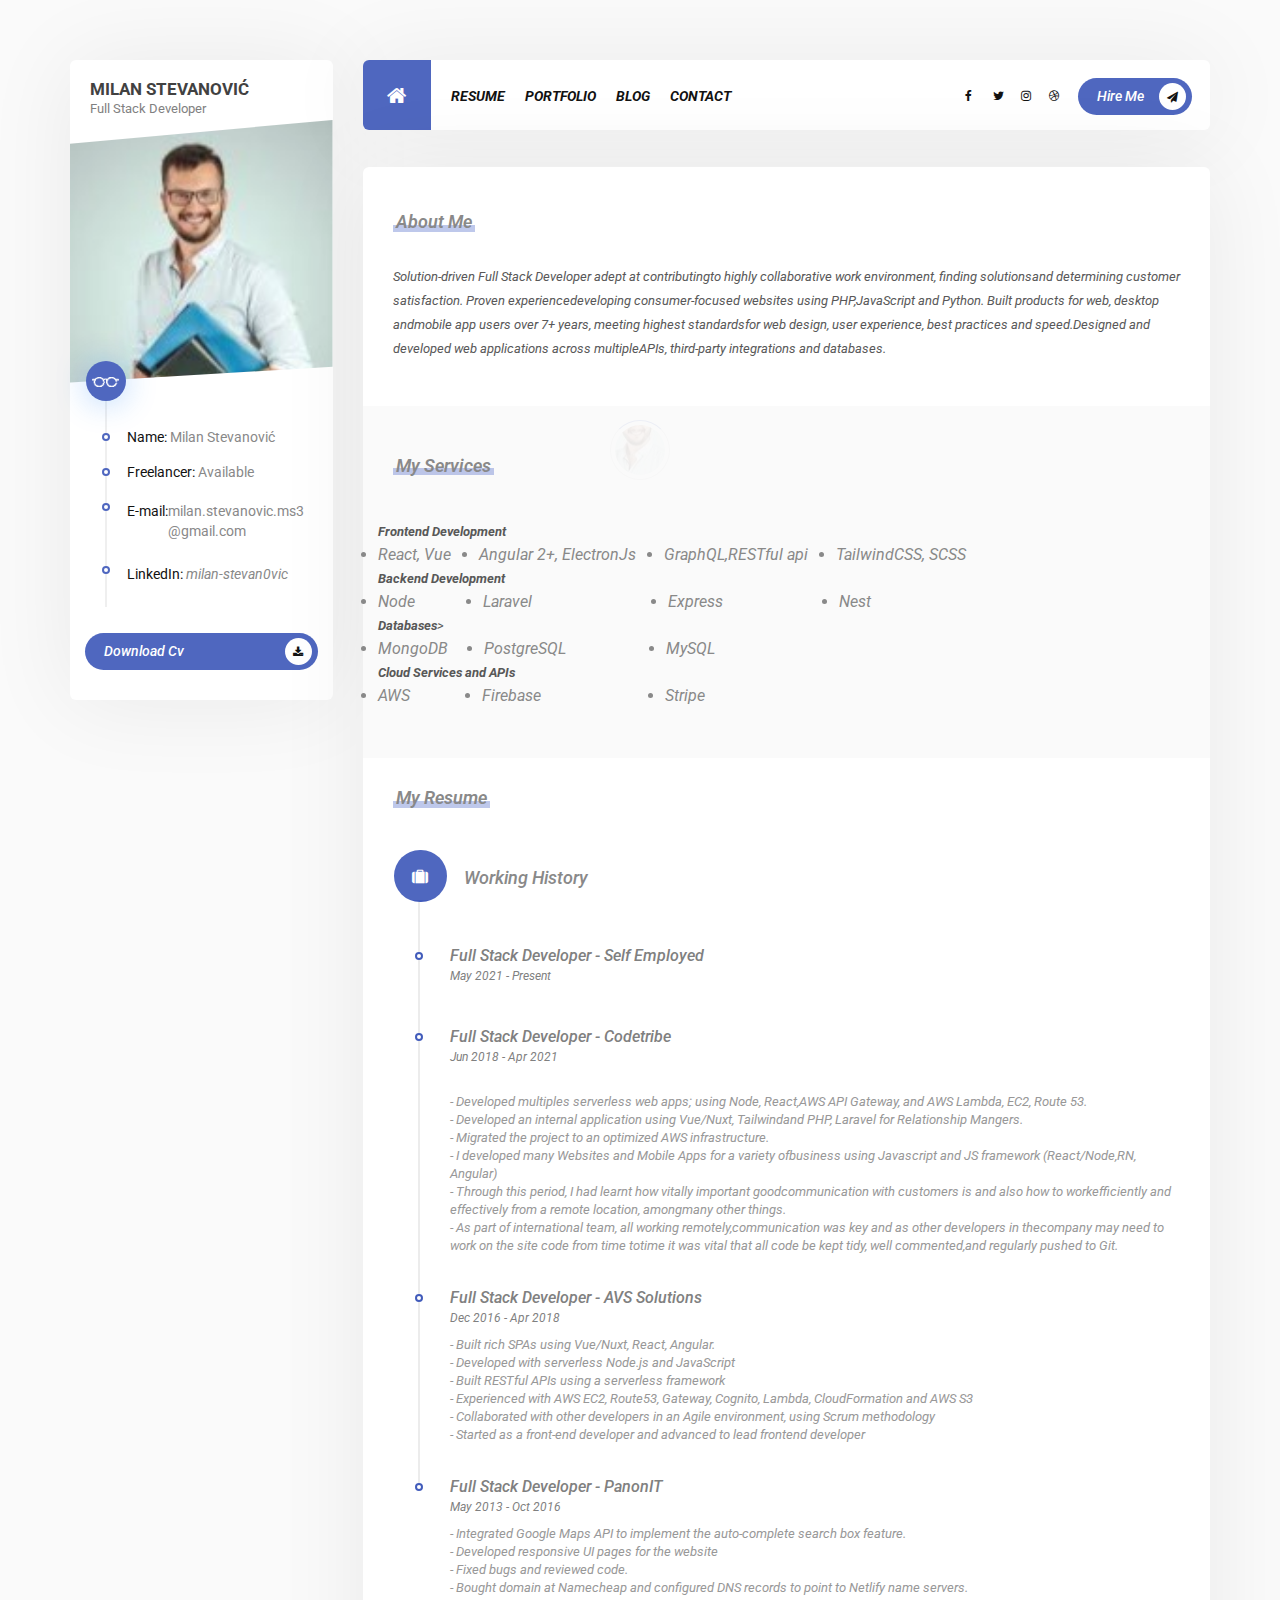
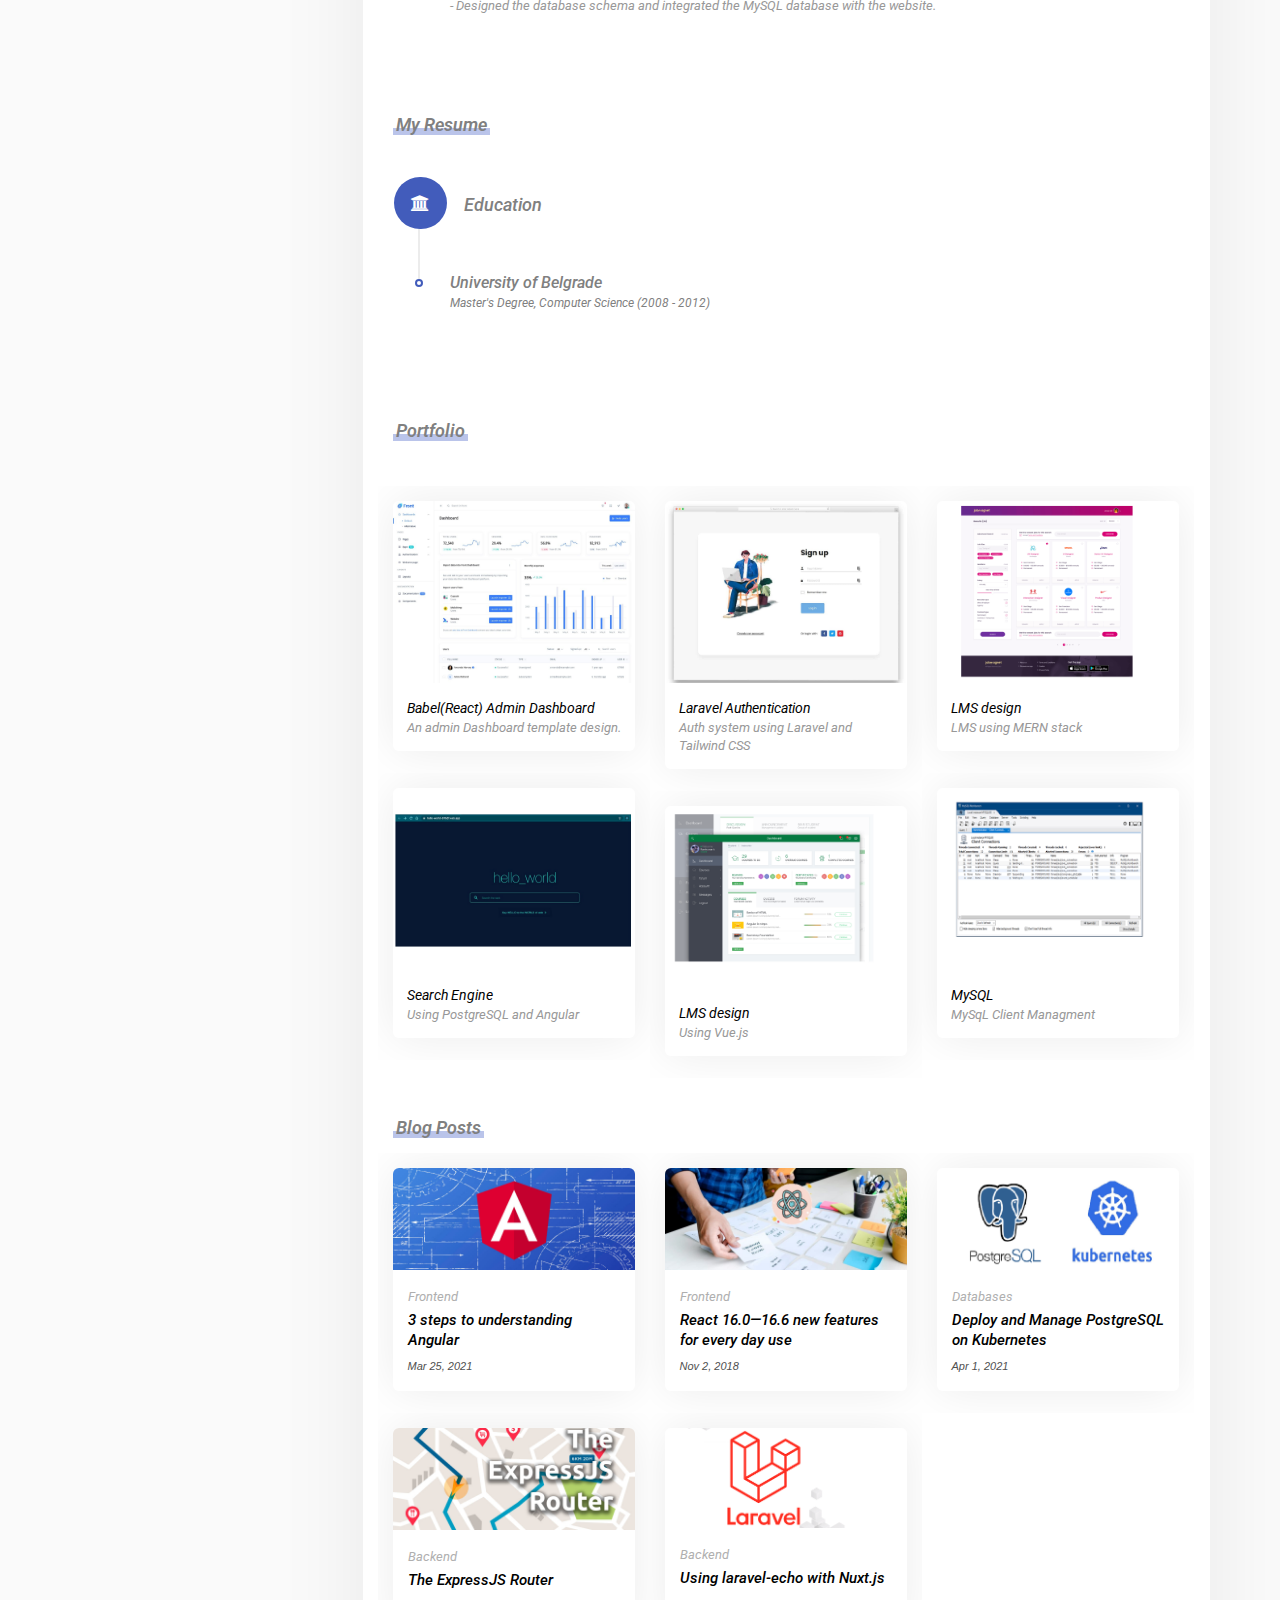
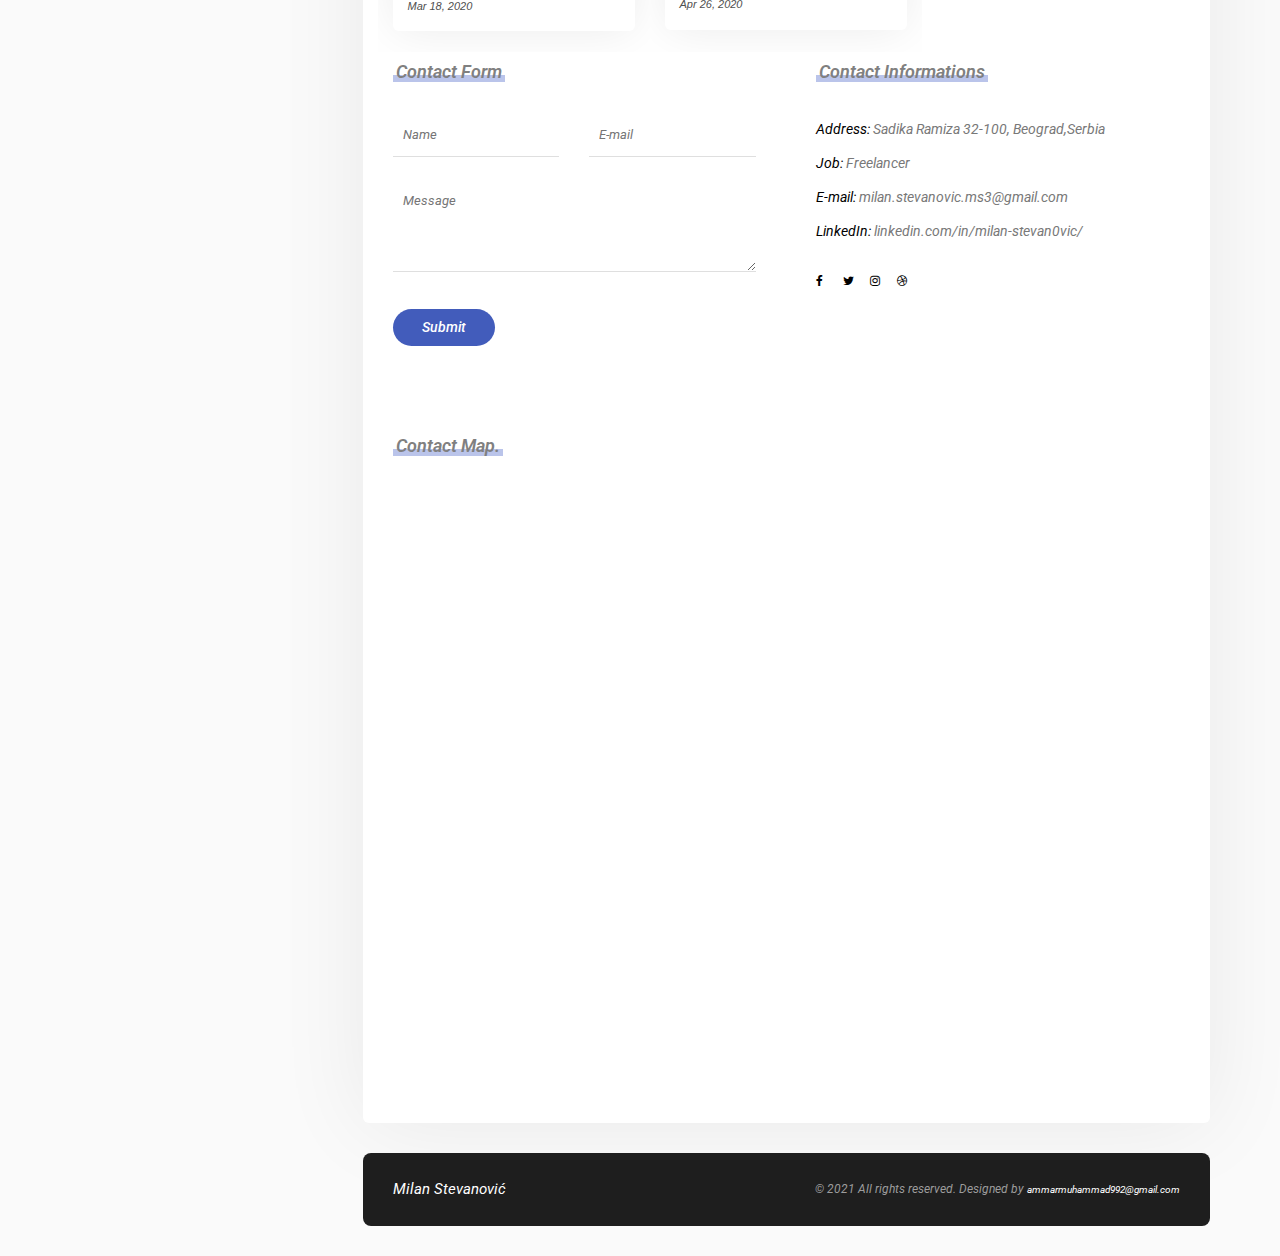
==== index.html @ c8256cf3 "Completed" ====
<!doctype html>
<html lang="en">

<!-- Mirrored from thetav.online/html/mat/doctor/index.html by HTTrack Website Copier/3.x [XR&CO'2014], Fri, 12 Nov 2021 22:43:04 GMT -->
<head>
  <!-- Hotjar Tracking Code for tavonline.net -->
  <script>
    (function(h,o,t,j,a,r){
      h.hj=h.hj||function(){(h.hj.q=h.hj.q||[]).push(arguments)};
      h._hjSettings={hjid:725155,hjsv:6};
      a=o.getElementsByTagName('head')[0];
      r=o.createElement('script');r.async=1;
      r.src=t+h._hjSettings.hjid+j+h._hjSettings.hjsv;
      a.appendChild(r);
    })(window,document,'https://static.hotjar.com/c/hotjar-','.js?sv=');
  </script>
  <!-- Simple Page Needs
  ================================================== -->
  <title>Milan Stevanović</title>
  <meta charset="UTF-8">
  <meta name="description" content="Mat - Resume & vCard HTML Template">
  <meta name="keywords" content="personal, vcard, portfolio">
  <meta name="viewport" content="width=device-width, initial-scale=1.0">

  <!-- Favicon
  ================================================== -->
  <link href="favicon.ico" rel="shortcut icon" type="image/x-icon" />

  <!-- CSS
  ================================================== -->
  <link rel="stylesheet" href="css/bootstrap.css"/>
  <link rel="stylesheet" href="css/reset.css"/>
  <link rel="stylesheet" href="cubeportfolio/css/cubeportfolio.min.css"/>
  <link rel="stylesheet" href="css/owl.theme.css"/>
  <link rel="stylesheet" href="css/owl.carousel.css"/>
  <link rel="stylesheet" href="css/style.css"/>
  <link rel="stylesheet" href="css/colors/blue.css" id="color"/>


  <!-- Google Web fonts
  ================================================== -->
  <link href="https://fonts.googleapis.com/css?family=Roboto:400,500,700,900" rel="stylesheet">

  <!-- Font Icons
  ================================================== -->
  <link rel="stylesheet" href="icon-fonts/font-awesome-4.7.0/css/font-awesome.min.css"/>
  <link rel="stylesheet" href="icon-fonts/medical/flaticon.css" />

  <!--[if lt IE 9]>
  <script src="http://html5shim.googlecode.com/svn/trunk/html5.js"></script>
  <![endif]-->
  <!-- Start of Async Drift Code -->


</head>
<body>
<!-- Preloading -->
<div id="preloader">
  <div class="spinner">
  </div>
</div>

<!-- Wrapper -->
<div class="wrapper top_60 container">
  <div class="row">

    <!-- Profile Section
    ================================================== -->
    <div class="col-lg-3 col-md-4">
      <div class="profile">
        <div class="profile-name">
          <span class="name">Milan Stevanović</span><br>
          <span class="job">Full Stack Developer</span>
        </div>
        <figure class="profile-image">
          <img src="images/profile.jpg" alt="">
        </figure>
        <ul class="profile-information">
          <li></li>
          <li><p><span>Name:</span> Milan Stevanović</p></li>
          <!-- <li><p><span>Birthday:</span> 06 December 1987</p></li> -->
          <li><p><span>Freelancer:</span> Available</p></li>
          <li><a href="mailto://milan.stevanovic.ms3@gmail.com" style="text-decoration: none; color:black"><div style="float: left !important;">E-mail:</div><div style="float: left; width:50%; color:gray"> milan.stevanovic.ms3<br>@gmail.com</div><div style="clear: both;"></div></li>
          <li><a href="https://www.linkedin.com/in/milan-stevan0vic/" style="text-decoration: none; color:black">LinkedIn:<i style="color: gray;"> milan-stevan0vic</a></li>
          <!-- <li><a href="tel>Phone:</span> +381 64 4351 1 86</p></li> -->
        </ul>
        <div class="col-md-12">
          <a class="site-btn icon" href="Milan.pdf" target="_blank">Download Cv <i class="fa fa-download" aria-hidden="true"></i></a>
        </div>
      </div>
    </div>

    <!-- Page Tab Container Div -->
    <div id="ajax-tab-container" class="col-lg-9 col-md-8 tab-container">

      <!-- Header
      ================================================== -->
      <div class="row">
        <header class="col-md-12">
          <nav>
            <div class="row">
              <!-- navigation bar -->
              <div class="col-md-8 col-sm-8 col-xs-4">
                <ul class="tabs">
                  <li class="tab">
                    <a class="home-btn" href="#home"><i class="fa fa-home" aria-hidden="true"></i></a>
                  </li>
                  <li class="tab"><a href="#resume">RESUME</a></li>
                  <li class="tab"><a href="#portfolio">PORTFOLIO</a></li>
                  <li class="tab"><a href="#blog">BLOG</a></li>
                  <li class="tab"><a href="#contact">CONTACT</a></li>
                </ul>
              </div>
              <div class="col-md-4 col-sm-4 col-xs-8 dynamic">
                <a href="mailto:milan.stevanovic.ms3@gmail.com" class="pull-right site-btn icon hidden-xs">Hire Me <i class="fa fa-paper-plane" aria-hidden="true"></i></a>
                <div class="hamburger pull-right hidden-lg hidden-md"><i class="fa fa-bars" aria-hidden="true"></i></div>
                <div class="hidden-md social-icons pull-right">
                  <a class="fb" href="#"><i class="fa fa-facebook" aria-hidden="true"></i></a>
                  <a class="tw" href="#"><i class="fa fa-twitter" aria-hidden="true"></i></a>
                  <a class="ins" href="#"><i class="fa fa-instagram" aria-hidden="true"></i></a>
                  <a class="dr" href="#"><i class="fa fa-dribbble" aria-hidden="true"></i></a>
                </div>
              </div>
            </div>
          </nav>
        </header>

        <!-- Page Content
        ================================================== -->
        <div class="col-md-12">
          <div id="content" class="panel-container">

            <!-- Home Page
            ================================================== -->
            <div id="home">
              <!-- Text Section -->
              <div class="row">
                <section class="about-me line col-md-12 padding_30 padbot_45">
                  <div class="section-title"><span></span><h2>About Me</h2></div>
                  <p class="top_30">
                    Solution-driven Full Stack Developer adept at contributingto highly collaborative work environment, finding solutionsand determining customer satisfaction. Proven experiencedeveloping consumer-focused websites using PHP,JavaScript and Python. Built products for web, desktop andmobile app users over 7+ years, meeting highest standardsfor web design, user experience, best practices and speed.Designed and developed web applications across multipleAPIs, third-party integrations and databases.
                  </p>
                  <!-- <p class="top_15">
                    I have successfully worked on 20+ projects and
                    solved complex business problems in various
                    industries including marketing, healthcare,
                    eCommerce, CRM, CMS, SaaS, booking, real estate,
                    and car insurance.
                  </p>
                </section> -->
              </div>
              <!-- My Services Section -->
              <div class="row">
                <section class="services line graybg col-md-12 padding_50 padbot_50">
                  <div class="section-title bottom_45"><span></span><h2>My Services</h2></div>
                  <div class="row">
                    <p><b>Frontend Development</b></p>
                    <div style="float: left; "><li>React, Vue&nbsp;&nbsp;&nbsp;&nbsp;&nbsp;&nbsp;&nbsp;</li></div>
                    <div style="float: left; "><li>Angular 2+, ElectronJs&nbsp;&nbsp;&nbsp;&nbsp;&nbsp;&nbsp;&nbsp;</li></div>
                    <div style="float: left; "><li>GraphQL,RESTful api&nbsp;&nbsp;&nbsp;&nbsp;&nbsp;&nbsp;&nbsp;</li></div>
                    <div style="float: left; "><li>TailwindCSS, SCSS&nbsp;&nbsp;&nbsp;&nbsp;&nbsp;&nbsp;&nbsp;</li></div>
                    <div style="clear:both; "></div>
                    <p><b>Backend Development</b></p>
                    <div style="float: left; "><li>Node &nbsp;&nbsp;&nbsp;&nbsp;&nbsp;&nbsp;&nbsp;&nbsp;&nbsp;&nbsp;&nbsp;&nbsp;&nbsp;&nbsp;&nbsp;&nbsp;</li></div>
                    <div style="float: left; "><li>Laravel &nbsp;&nbsp;&nbsp;&nbsp;&nbsp;&nbsp;&nbsp;&nbsp;&nbsp;&nbsp;&nbsp;&nbsp;&nbsp;&nbsp;&nbsp;&nbsp;&nbsp;&nbsp;&nbsp;&nbsp;&nbsp;&nbsp;&nbsp;&nbsp;&nbsp;&nbsp;&nbsp;&nbsp;&nbsp;&nbsp;&nbsp;&nbsp;&nbsp;</li></div>
                    <div style="float: left; "><li>Express &nbsp;&nbsp;&nbsp;&nbsp;&nbsp;&nbsp;&nbsp;&nbsp;&nbsp;&nbsp;&nbsp;&nbsp;&nbsp;&nbsp;&nbsp;&nbsp;&nbsp;&nbsp;&nbsp;&nbsp;&nbsp;&nbsp;&nbsp;&nbsp;&nbsp;&nbsp;&nbsp;&nbsp;</li></div>
                    <div style="float: left; "><li>Nest &nbsp;&nbsp;&nbsp;&nbsp;&nbsp;&nbsp;&nbsp;</li></div>
                    <div style="clear:both; "></div>
                    <p><b>Databases</b>></p>
                    <div style="float: left; "><li>MongoDB &nbsp;&nbsp;&nbsp;&nbsp;&nbsp;&nbsp;&nbsp;&nbsp;</li></div>
                    <div style="float: left; "><li>PostgreSQL &nbsp;&nbsp;&nbsp;&nbsp;&nbsp;&nbsp;&nbsp;&nbsp;&nbsp;&nbsp;&nbsp;&nbsp;&nbsp;&nbsp;&nbsp;&nbsp;&nbsp;&nbsp;&nbsp;&nbsp;&nbsp;&nbsp;&nbsp;&nbsp;</li></div>
                    <div style="float: left; "><li>MySQL &nbsp;&nbsp;&nbsp;&nbsp;&nbsp;&nbsp;&nbsp;</li></div>
                    <div style="clear:both; "></div>
                    <p><b>Cloud Services and APIs</b></p>
                    <div style="float: left; "><li>AWS &nbsp;&nbsp;&nbsp;&nbsp;&nbsp;&nbsp;&nbsp;&nbsp;&nbsp;&nbsp;&nbsp;&nbsp;&nbsp;&nbsp;&nbsp;&nbsp;&nbsp;</li></div>
                    <div style="float: left; "><li>Firebase &nbsp;&nbsp;&nbsp;&nbsp;&nbsp;&nbsp;&nbsp;&nbsp;&nbsp;&nbsp;&nbsp;&nbsp;&nbsp;&nbsp;&nbsp;&nbsp;&nbsp;&nbsp;&nbsp;&nbsp;&nbsp;&nbsp;&nbsp;&nbsp;&nbsp;&nbsp;&nbsp;&nbsp;&nbsp;&nbsp;</li></div>
                    <div style="float: left; "><li>Stripe &nbsp;&nbsp;&nbsp;&nbsp;&nbsp;&nbsp;&nbsp;</li></div>
                    <div style="clear:both; "></div>
                    </div>
                    <!-- a service -->
                    <!-- <div class="col-md-3 col-sm-6 col-xs-12">
                      <div class="service">
                        <div class="icon">
                          <i class="flaticon-stethoscope"></i>
                        </div>
                        <span class="title">Responsive Design</span>
                        <p class="little-text">Gregor then turned to look out the window at the dull weather.</p>
                      </div>
                    </div> -->
                    <!-- a service -->
                    <!-- <div class="col-md-3 col-sm-6 col-xs-12">
                      <div class="service">
                        <div class="icon">
                          <i class="flaticon-heart"></i>
                        </div>
                        <span class="title">Mock API</span>
                        <p class="little-text">A collection of textile samples lay spread out on the table.</p>
                      </div>
                    </div>
                    
                    <div class="col-md-3 col-sm-6 col-xs-12">
                      <div class="service">
                        <div class="icon">
                          <i class="flaticon-syringe"></i>
                        </div>
                        <span class="title">Backend Integration</span>
                        <p class="little-text">One morning, when Gregor Samsa woke from troubled dreams.</p>
                      </div>
                    </div>

                    <div class="col-md-3 col-sm-6 col-xs-12">
                      <div class="service">
                        <div class="icon">
                          <i class="flaticon-notepad"></i>
                        </div>
                        <span class="title">GraphQL</span>
                        <p class="little-text">His room, a proper human room although a little too small.</p>
                      </div>
                    </div>
                  </div> -->
                </section>
              </div>
              <!-- Skills Section -->
              <!-- <div class="row">
                <section class="design-skills col-md-6 padding_60">
                  <div class="section-title bottom_45"><span></span><h2>Languages Skills</h2></div>
                  <ul class="skill-list">
                    <li>
                      <h3>Javascript / Typescript</h3>
                      <div class="progress">
                        <div class="percentage" style="width:80%;"></div>
                      </div>
                    </li>
                    <li>
                      <h3>PHP</h3>
                      <div class="progress">
                        <div class="percentage" style="width:60%;"></div>
                      </div>
                    </li>
                    <li>
                      <h3>Java, Python</h3>
                      <div class="progress">
                        <div class="percentage" style="width:30%;"></div>
                      </div>
                    </li>
                  </ul>
                </section>
                <section class="code-skills col-md-6 padding_60">
                  <div class="section-title bottom_45"><span></span><h2>Frontend Skills</h2></div>
                  <ul class="skill-list">
                    <li>
                      <h3>React, Next, Gatsby, RN</h3>
                      <div class="progress">
                        <div class="percentage" style="width:80%;"></div>
                      </div>
                    </li>
                    <li>
                      <h3>Vue, Nuxt, Quasar </h3>
                      <div class="progress">
                        <div class="percentage" style="width:60%;"></div>
                      </div>
                    </li>
                    <li>
                      <h3>Angular, Ionic </h3>
                      <div class="progress">
                        <div class="percentage" style="width:30%;"></div>
                      </div>
                    </li>
                    <li>
                      <h3>Tailwind, Bootstrap </h3>
                      <div class="progress">
                        <div class="percentage" style="width:30%;"></div>
                      </div>
                    </li>
                  </ul>
                </section>
                <section class="design-skills col-md-6 padding_60">
                  <div class="section-title bottom_45"><span></span><h2>Backend Skills</h2></div>
                  <ul class="skill-list">
                    <li>
                      <h3>Node, Express, Nest</h3>
                      <div class="progress">
                        <div class="percentage" style="width:80%;"></div>
                      </div>
                    </li>
                    <li>
                      <h3>Laravel, Symfony, CI</h3>
                      <div class="progress">
                        <div class="percentage" style="width:60%;"></div>
                      </div>
                    </li>
                    <li>
                      <h3>SQL / NOSQL</h3>
                      <div class="progress">
                        <div class="percentage" style="width:30%;"></div>
                      </div>
                    </li>
                  </ul>
                </section>
                <section class="code-skills col-md-6 padding_60">
                  <div class="section-title bottom_45"><span></span><h2>DevOps and others Skills</h2></div>
                  <ul class="skill-list">
                    <li>
                      <h3>AWS, Firebase, Heroku</h3>
                      <div class="progress">
                        <div class="percentage" style="width:80%;"></div>
                      </div>
                    </li>
                    <li>
                      <h3>CI/CD, Jenkins, Pipeline </h3>
                      <div class="progress">
                        <div class="percentage" style="width:60%;"></div>
                      </div>
                    </li>
                    <li>
                      <h3>Docker </h3>
                      <div class="progress">
                        <div class="percentage" style="width:30%;"></div>
                      </div>
                    </li>
                    <li>
                      <h3>Git </h3>
                      <div class="progress">
                        <div class="percentage" style="width:30%;"></div>
                      </div>
                    </li>
                    <li>
                      <h3>Unit test </h3>
                      <div class="progress">
                        <div class="percentage" style="width:30%;"></div>
                      </div>
                    </li>
                  </ul>
                </section>
              </div> -->
            </div>

            <!-- Resume Page
            ================================================== -->
            <div id="resume">
              <!-- Resume Section -->
              <div class="row">
                <section class="education">
                  <div class="section-title top_30"><span></span><h2>My Resume</h2></div>
                  <div class="row">
                    <!-- Working History -->
                    <div class="working-history col-md-12 padding_45 padbot_30">
                      <ul class="timeline col-md-12">
                        <li><i class="fa fa-suitcase" aria-hidden="true"></i><h2 class="timeline-title">Working History</h2></li>
                        <!-- a work -->
                        <li><h3 class="line-title">Full Stack Developer - Self Employed</h3>
                          <span>May 2021 - Present</span>
                        </li>
                        <!-- a work -->
                        <li><h3 class="line-title">Full Stack Developer - Codetribe</h3>
                          <span>Jun 2018 - Apr 2021</span>
                          <p class="little-text">
                          <br>- Developed multiples serverless web apps; using Node, React,AWS API Gateway, and AWS Lambda, EC2, Route 53.
                          <br>- Developed an internal application using Vue/Nuxt, Tailwindand PHP, Laravel for Relationship Mangers.
                          <br>- Migrated the project to an optimized AWS infrastructure.
                          <br>- I developed many Websites and Mobile Apps for a variety ofbusiness using Javascript and JS framework (React/Node,RN, Angular)
                          <br>- Through this period, I had learnt how vitally important goodcommunication with customers is and also how to workefficiently and effectively from a remote location, amongmany other things.
                          <br>- As part of international team, all working remotely,communication was key and as other developers in thecompany may need to work on the site code from time totime it was vital that all code be kept tidy, well commented,and regularly pushed to Git.
                          </p>
                          <!-- <p class="little-text">
                            - Developed a prototype used to visualize
                            transportation routes using Vue, Antd, Tailwind.
                          </p>
                          <p class="little-text">
                            - Designed several charts for the visualization of
                            complex data sets using React, D3.js.
                          </p>
                          <p class="little-text">
                            - Developed unit tests and component snapshot tests.
                          </p>
                          <p class="little-text">
                            - Oversaw and was responsible for the technical output
                            of teams working on Denmark's most popular apps.
                          </p> -->
                        </li>
                        <!-- a work -->
                        <li><h3 class="line-title">Full Stack Developer - AVS Solutions</h3>
                          <span>Dec 2016 - Apr 2018</span>
                          <p class="little-text">
                            - Built rich SPAs using Vue/Nuxt, React, Angular.
                          </p>
                          <p class="little-text">
                            - Developed with serverless Node.js and JavaScript
                          </p>
                          <p class="little-text">
                            - Built RESTful APIs using a serverless framework
                          </p>
                          <p class="little-text">
                            - Experienced with AWS EC2, Route53, Gateway, Cognito,
                            Lambda, CloudFormation and AWS S3
                          </p>
                          <p class="little-text">
                            - Collaborated with other developers in an Agile environment,
                            using Scrum methodology
                          </p>
                          <p class="little-text">
                            - Started as a front-end developer and advanced to lead frontend
                            developer
                          </p>
                        </li>
                        <!-- a work -->
                        <li><h3 class="line-title">Full Stack Developer - PanonIT</h3>
                          <span>May 2013 - Oct 2016</span>
                          <p class="little-text">
                            - Integrated Google Maps API to implement the auto-complete
                            search box feature.
                          </p>
                          <p class="little-text">
                            - Developed responsive UI pages for the website
                          </p>
                          <p class="little-text">
                            - Fixed bugs and reviewed code.
                          </p>
                          <p class="little-text">
                            - Bought domain at Namecheap and configured DNS records
                            to point to Netlify name servers.
                          </p>
                          <p class="little-text">
                            - Designed the database schema and integrated the MySQL
                            database with the website.
                          </p>
                        </li>
                      </ul>
                    </div>
                  </div>
                </section>
                
              </div>
              <div class="row">
                <section class="education">
                  <div class="section-title top_30"><span></span><h2>My Resume</h2></div>
                  <div class="row">
                    <!-- Working History -->
                    <div class="working-history col-md-12 padding_45 padbot_30">
                      <ul class="timeline col-md-12">
                        <li><i class="fa fa-university" aria-hidden="true"></i><h2 class="timeline-title">Education</h2></li>
                        <!-- a work -->
                        <li><h3 class="line-title">University of Belgrade</h3>
                          <span>Master's Degree, Computer Science (2008 - 2012)</span>
                        </li>
                        </ul>
                        </div>
                        </div>
                        </section>
                        </div>
              <!-- Testimonials -->
              <!-- <div class="row">
                <section class="testimonials graybg bottom_30 padbot_30">
                  <div class="section-title top_60 bottom_30"><span></span><h2>Testimonials</h2></div>
                  <div class="owl-carousel row" data-items="3" data-autoplay="3000" data-pagination="true">

                    <div class="col-md-12 item">
                      <div class="comment">
                        <div class="top-section">
                          <figure>
                            <img src="images/testimonial-1.jpg" alt="">
                          </figure>
                          <div class="name-info">
                            <span class="name">Jack Garratt</span>
                            <span class="job">Freelancer</span>
                          </div>
                        </div>
                        <hr>
                        <p>Great designer! he finished our work wonderfully and just in time. thanks for everything.</p>
                      </div>
                    </div>

                    <div class="col-md-12 item">
                      <div class="comment">
                        <div class="top-section">
                          <figure>
                            <img src="images/testimonial-2.jpg" alt="">
                          </figure>
                          <div class="name-info">
                            <span class="name">April M. Griffin</span>
                            <span class="job">Founder</span>
                          </div>
                        </div>
                        <hr>
                        <p>Our logo and business card design look great. Thanks Henry</p>
                      </div>
                    </div>

                    <div class="col-md-12 item">
                      <div class="comment">
                        <div class="top-section">
                          <figure>
                            <img src="images/testimonial-3.jpg" alt="">
                          </figure>
                          <div class="name-info">
                            <span class="name">Larry M. Johnson</span>
                            <span class="job">Freelancer</span>
                          </div>
                        </div>
                        <hr>
                        <p>Henry is a very creative and talented designer. I do not hesitate to work again.</p>
                      </div>
                    </div>

                    <div class="col-md-12 item">
                      <div class="comment">
                        <div class="top-section">
                          <figure>
                            <img src="images/testimonial-1.jpg" alt="">
                          </figure>
                          <div class="name-info">
                            <span class="name">Jack Garratt</span>
                            <span class="job">Freelancer</span>
                          </div>
                        </div>
                        <hr>
                        <p>Great designer! he finished our work wonderfully and just in time. thanks for everything.</p>
                      </div>
                    </div>

                    <div class="col-md-12 item">
                      <div class="comment">
                        <div class="top-section">
                          <figure>
                            <img src="images/testimonial-2.jpg" alt="">
                          </figure>
                          <div class="name-info">
                            <span class="name">April M. Griffin</span>
                            <span class="job">Founder</span>
                          </div>
                        </div>
                        <hr>
                        <p>Our logo and business card design look great. Thanks Henry</p>
                      </div>
                    </div>

                    <div class="col-md-12 item">
                      <div class="comment">
                        <div class="top-section">
                          <figure>
                            <img src="images/testimonial-3.jpg" alt="">
                          </figure>
                          <div class="name-info">
                            <span class="name">Larry M. Johnson</span>
                            <span class="job">Freelancer</span>
                          </div>
                        </div>
                        <hr>
                        <p>Henry is a very creative and talented designer. I do not hesitate to work again.</p>
                      </div>
                    </div>

                    <div class="col-md-12 item">
                      <div class="comment">
                        <div class="top-section">
                          <figure>
                            <img src="images/testimonial-1.jpg" alt="">
                          </figure>
                          <div class="name-info">
                            <span class="name">Jack Garratt</span>
                            <span class="job">Freelancer</span>
                          </div>
                        </div>
                        <hr>
                        <p>Great designer! he finished our work wonderfully and just in time. thanks for everything.</p>
                      </div>
                    </div>

                    <div class="col-md-12 item">
                      <div class="comment">
                        <div class="top-section">
                          <figure>
                            <img src="images/testimonial-2.jpg" alt="">
                          </figure>
                          <div class="name-info">
                            <span class="name">April M. Griffin</span>
                            <span class="job">Founder</span>
                          </div>
                        </div>
                        <hr>
                        <p>Our logo and business card design look great. Thanks Henry</p>
                      </div>
                    </div>

                    <div class="col-md-12 item">
                      <div class="comment">
                        <div class="top-section">
                          <figure>
                            <img src="images/testimonial-3.jpg" alt="">
                          </figure>
                          <div class="name-info">
                            <span class="name">Larry M. Johnson</span>
                            <span class="job">Freelancer</span>
                          </div>
                        </div>
                        <hr>
                        <p>Henry is a very creative and talented designer. I do not hesitate to work again.</p>
                      </div>
                    </div>
                  </div>
                </section>
              </div> -->
              <!-- Clients Section -->
              <!-- <div class="row">
                <section class="clients col-md-12 padding_30 padbot_45">
                  <div class="section-title bottom_30"><span></span><h2>Clients</h2></div>
                  <div class="row">
                    <div class="col-lg-3 col-md-3 col-sm-6 col-xs-12">
                      <div class="client">
                        <img src="images/client-01.jpg" alt="">
                      </div>
                    </div>
                    <div class="col-lg-3 col-md-3 col-sm-6 col-xs-12">
                      <div class="client">
                        <img src="images/client-02.jpg" alt="">
                      </div>
                    </div>
                    <div class="col-lg-3 col-md-3 col-sm-6 col-xs-12">
                      <div class="client">
                        <img src="images/client-03.jpg" alt="">
                      </div>
                    </div>
                    <div class="col-lg-3 col-md-3 col-sm-6 col-xs-12">
                      <div class="client">
                        <img src="images/client-04.jpg" alt="">
                      </div>
                    </div>
                  </div>
                </section>
              </div> -->
            </div>
            <!-- Portfolio Page
            ================================================== -->
            <div id="portfolio" class="row bottom_45">
              <section class="col-md-12">
                <div class="col-md-12 content-header bottom_15">
                  <div class="section-title top_30 bottom_30"><span></span><h2>Portfolio</h2></div>
                  <!-- <div id="filters-container">
                    
                    <div data-filter="*" class="cbp-filter-item cbp-filter-item-active">All</div>
                    <div data-filter=".webdesign" class="cbp-filter-item">Surgery</div>
                    <div data-filter=".motion" class="cbp-filter-item">Birth</div>
                    <div data-filter=".illustration" class="cbp-filter-item">Medicine</div>
                    <div data-filter=".photography" class="cbp-filter-item">Cardiology</div>
                  </div> -->
                </div>
                <div id="grid-container" class="top_60">
                  <!-- a work -->
                  <div class="cbp-item webdesign">
                    <a href="images/works/work-01.jpg" class="cbp-lightbox">
                      <figure>
                        <div class="icon">
                          <i class="fa fa-picture-o" aria-hidden="true"></i>
                        </div>
                        <img src="images/works/work-01.jpg" alt="" >
                        <figcaption>
                          <span class="title">Babel(React) Admin Dashboard</span><br/>
                          <span class="info">An admin Dashboard template design.</span>
                        </figcaption>
                      </figure>
                    </a>
                  </div>
                  <!-- a video work -->
                  <div class="cbp-item cbp-lightbox motion">
                    <a href="images/works/work-02.jpg" class="cbp-lightbox">
                      <figure>
                        <div class="icon">
                          <i class="fa fa-picture-o" aria-hidden="true"></i>
                        </div>
                        <img src="images/works/work-02.jpg" alt="" >
                        <figcaption>
                          <span class="title">Laravel Authentication</span><br/>
                          <span class="info">Auth system using Laravel and Tailwind CSS</span>
                        </figcaption>
                      </figure>
                    </a>
                  </div>
                  <!-- a image work -->
                  <div class="cbp-item cbp-lightbox photography">
                    <a href="images/works/work-03.jpg" class="cbp-lightbox">
                      <figure>
                        <div class="icon">
                          <i class="fa fa-picture-o" aria-hidden="true"></i>
                        </div>
                        <img src="images/works/work-03.jpg" alt="">
                        <figcaption>
                          <span class="title">LMS design</span><br/>
                          <span class="info">LMS using MERN stack</span>
                        </figcaption>
                      </figure>
                    </a>
                  </div>
                  <!-- a work -->
                  <div class="cbp-item webdesign">
                    <a href="images/works/work-04.jpg" class="cbp-lightbox">
                      <figure>
                        <div class="icon">
                          <i class="fa fa-picture-o" aria-hidden="true"></i>
                        </div>
                        <img src="images/works/work-04.jpg" alt="">
                        <figcaption>
                          <span class="title">Search Engine</span><br/>
                          <span class="info">Using PostgreSQL and Angular </span>
                        </figcaption>
                      </figure>
                    </a>
                  </div>
                  <!-- a video work -->
                  <div class="cbp-item motion">
                    <a href="images/works/work-06.jpg" class="cbp-lightbox">
                      <figure>
                        <div class="icon">
                          <i class="fa fa-picture-o" aria-hidden="true"></i>
                        </div>
                        <img src="images/works/work-06.jpg" alt="">
                        <figcaption>
                          <span class="title">MySQL</span><br/>
                          <span class="info">MySqL Client Managment</span>
                        </figcaption>
                      </figure>
                    </a>
                  </div>
                  <!-- a work -->
                  <div class="cbp-item webdesign">
                    <a href="images/works/work-05.jpg" class="cbp-lightbox">
                      <figure>
                        <div class="icon">
                          <i class="fa fa-picture-o" aria-hidden="true"></i>
                        </div>
                        <img src="images/works/work-05.jpg" alt="">
                        <figcaption>
                          <span class="title">LMS design</span><br/>
                          <span class="info">Using Vue.js</span>
                        </figcaption>
                      </figure>
                    </a>
                  </div>
                  <!-- a work -->
                  <!-- <div class="cbp-item illustration">
                    <a href="images/works/work-07.jpg" class="cbp-lightbox">
                      <figure>
                        <div class="icon">
                          <i class="fa fa-picture-o" aria-hidden="true"></i>
                        </div>
                        <img src="images/works/work-07.jpg" alt="">
                        <figcaption>
                          <span class="title">Bob Stayler </span><br/>
                          <span class="info">Illustration characher design.</span>
                        </figcaption>
                      </figure>
                    </a>
                  </div> -->
                  <!-- a work -->
                  <!-- <div class="cbp-item illustration">
                    <a href="images/works/work-08.jpg" class="cbp-lightbox">
                      <figure>
                        <div class="icon">
                          <i class="fa fa-picture-o" aria-hidden="true"></i>
                        </div>
                        <img src="images/works/work-08.jpg" alt="">
                        <figcaption>
                          <span class="title">Exemag Wordpress Theme</span><br/>
                          <span class="info">Multiconcept Blog Theme.</span>
                        </figcaption>
                      </figure>
                    </a>
                  </div> -->
                  <!-- a work -->
                  <!-- <div class="cbp-item illustration">
                    <a href="images/works/work-09.jpg" class="cbp-lightbox">
                      <figure>
                        <div class="icon">
                          <i class="fa fa-picture-o" aria-hidden="true"></i>
                        </div>
                        <img src="images/works/work-09.jpg" alt="">
                        <figcaption>
                          <span class="title">Babel Admin Html Code</span><br/>
                          <span class="info">An admin template design.</span>
                        </figcaption>
                      </figure>
                    </a>
                  </div> -->
                </div>
                <!-- load more button -->
                <!-- <div id="js-loadMore-agency" class="cbp-l-loadMore-button top_30">
                  <a href="load-more/portfolio.html" class="cbp-l-loadMore-link site-btn" rel="nofollow">
                    <span class="cbp-l-loadMore-defaultText">Load More (<span class="cbp-l-loadMore-loadItems">3</span>)</span>
                    <span class="cbp-l-loadMore-loadingText">Loading...</span>
                    <span class="cbp-l-loadMore-noMoreLoading">No More Works</span>
                  </a>
                </div> -->
              </section>
            </div>

            <!-- Blog Page
            ================================================== -->
            <div id="blog">
              <div class="row">
                <section class="blog col-md-12 bottom_30">
                  <div class="col-md-12 content-header">
                    <div class="section-title top_30 bottom_15"><span></span><h2>Blog Posts</h2></div>
                  </div>
                  <div id="grid-blog" class="row">
                    <!-- a blog -->
                    <div class="cbp-item">
                      <a href="blog-posts/blog-1.html" class="blog-box">
                        <div class="blog-img">
                          <img src="images/blogs/blog-1.jpg" alt="">
                        </div>
                        <div class="blog-box-info">
                          <span class="category">Frontend</span>
                          <h2 class="title">3 steps to understanding Angular</h2>
                          <span class="date">Mar 25, 2021</span>
                        </div>
                      </a>
                    </div>
                    <!-- a blog -->
                    <div class="cbp-item">
                      <a href="blog-posts/blog-video-version.html" class="blog-box">
                        <div class="blog-img">
                          <img src="images/blogs/blog-2.jpg" alt="">
                        </div>
                        <div class="blog-box-info">
                          <span class="category">Frontend</span>
                          <h2 class="title">React 16.0—16.6 new features for every day use</h2>
                          <span class="date">Nov 2, 2018</span>
                        </div>
                      </a>
                    </div>
                    <!-- a blog -->
                    <div class="cbp-item">
                      <a href="blog-posts/blog-music-version.html" class="blog-box">
                        <div class="blog-img">
                          <img src="images/blogs/blog-3.jpg" alt="">
                        </div>
                        <div class="blog-box-info">
                          <span class="category">Databases</span>
                          <h2 class="title">Deploy and Manage PostgreSQL on Kubernetes</h2>
                          <span class="date">Apr 1, 2021</span>
                        </div>
                      </a>
                    </div>
                    <!-- a blog -->
                    <div class="cbp-item">
                      <a href="blog-posts/blog-4.html" class="blog-box">
                        <div class="blog-img">
                          <img src="images/blogs/blog-4.jpg" alt="">
                        </div>
                        <div class="blog-box-info">
                          <span class="category">Backend</span>
                          <h2 class="title">The ExpressJS Router</h2>
                          <span class="date">Mar 18, 2020</span>
                        </div>
                      </a>
                    </div>
                    <!-- a blog -->
                    <div class="cbp-item">
                      <a href="blog-posts/blog-5.html" class="blog-box">
                        <div class="blog-img">
                          <img src="images/blogs/blog-5.jpg" alt="">
                        </div>
                        <div class="blog-box-info">
                          <span class="category">Backend</span>
                          <h2 class="title">Using laravel-echo with Nuxt.js</h2>
                          <span class="date">Apr 26, 2020</span>
                        </div>
                      </a>
                    </div>
                    <!-- a blog -->
                    <!-- <div class="cbp-item">
                      <a href="blog-posts/blog-1.html" class="blog-box">
                        <div class="blog-img">
                          <img src="images/blogs/blog-6.jpg" alt="">
                        </div>
                        <div class="blog-box-info">
                          <span class="category">Work Space</span>
                          <h2 class="title">I'm starting a new project</h2>
                          <p class="little-text">The first thing to remember about success is that it is a process...</p>
                          <span class="date">1 Jul 17</span>
                        </div>
                      </a>
                    </div> -->
                  </div>
                  <!-- load more button -->
                  <!-- <div id="load-posts" class="cbp-l-loadMore-button top_60">
                    <a href="load-more/blog-posts.html" class="cbp-l-loadMore-link site-btn" rel="nofollow">
                      <span class="cbp-l-loadMore-defaultText">Load More (<span class="cbp-l-loadMore-loadItems">3</span>)</span>
                      <span class="cbp-l-loadMore-loadingText">Loading...</span>
                      <span class="cbp-l-loadMore-noMoreLoading">No More Works</span>
                    </a>
                  </div> -->
                </section>
              </div>
            </div>

            <!-- Contact Page
            ================================================== -->
            <div id="contact">
              <div class="row">
                <!-- Contact Form -->
                <section class="contact-form col-md-6 padding_30 padbot_45">
                  <div class="section-title top_15 bottom_30"><span></span><h2>Contact Form</h2></div>
                  <form class="site-form">
                    <div class="row">
                      <div class="col-md-6">
                        <input class="site-input" placeholder="Name">
                      </div>
                      <div class="col-md-6">
                        <input class="site-input" placeholder="E-mail">
                      </div>
                      <div class="col-md-12">
                        <textarea class="site-area" placeholder="Message"></textarea>
                      </div>
                      <div class="col-md-12 top_15 bottom_30">
                        <button class="site-btn" type="submit">Submit</button>
                      </div>
                    </div>
                  </form>
                </section>
                <!-- Contact Informations -->
                <section class="contact-info col-md-6 padding_30 padbot_45">
                  <div class="section-title top_15 bottom_30"><span></span><h2>Contact Informations</h2></div>
                  <ul>
                    <li><span>Address:</span> Sadika Ramiza 32-100, Beograd,Serbia</li>
                    <li><span>Job:</span> Freelancer</li>
                    <li><span>E-mail:</span> milan.stevanovic.ms3@gmail.com</li>
                    <li><span>LinkedIn:</span> linkedin.com/in/milan-stevan0vic/</li>
                    <li>
                      <div class="social-icons top_15">
                        <a class="fb" href="#"><i class="fa fa-facebook" aria-hidden="true"></i></a>
                        <a class="tw" href="#"><i class="fa fa-twitter" aria-hidden="true"></i></a>
                        <a class="ins" href="#"><i class="fa fa-instagram" aria-hidden="true"></i></a>
                        <a class="dr" href="#"><i class="fa fa-dribbble" aria-hidden="true"></i></a>
                      </div>
                    </li>
                  </ul>
                </section>
                <!-- Contact Map -->
                <section class="contact-map col-md-12 top_15 bottom_15">
                  <div class="section-title bottom_30"><span></span><h2>Contact Map.</h2></div>
                  <div style="width: 100%"><iframe width="100%" height="600" frameborder="0" scrolling="no" marginheight="0" marginwidth="0" src="https://maps.google.com/maps?width=100%25&amp;height=600&amp;hl=en&amp;q=Sadika%20Ramiza%2032-100,%20Beograd,Serbia+(My%20Business%20Name)&amp;t=&amp;z=14&amp;ie=UTF8&amp;iwloc=B&amp;output=embed"><a href="https://www.gps.ie/car-satnav-gps/">best car gps</a></iframe></div>
                </section>
              </div>
            </div>

          </div><!-- Content - End -->
        </div> <!-- col-md-12 end -->
      </div><!-- row end -->
      <!-- Footer
      ================================================== -->
      <footer>
        <div class="footer col-md-12 top_30 bottom_30">
          <div class="name col-md-4 hidden-md hidden-sm hidden-xs">Milan Stevanović</div>
          <div class="copyright col-lg-8 col-md-12">© 2021 All rights reserved. Designed by <a style="font-size: 10px;" href="mailto:ammarmuhammad992@gmail.com">ammarmuhammad992@gmail.com</a> </div>
        </div>
      </footer>

    </div> <!-- Tab Container - End -->
  </div> <!-- Row - End -->
</div> <!-- Wrapper - End -->

<!-- Javascripts
================================================== -->
<script src="js/jquery-2.1.4.min.js"></script>
<script src="cubeportfolio/js/jquery.cubeportfolio.min.js"></script>
<script src="js/bootstrap.min.js"></script>
<script src="js/jquery.easytabs.min.js"></script>
<script src="js/owl.carousel.min.js"></script>
<script src="js/main.js"></script>
<!-- for color alternatives -->
<script src="js/jquery.cookie-1.4.1.min.js"></script>

<link rel="stylesheet" href="css/Demo.min.css" />


</body>

<!-- Mirrored from thetav.online/html/mat/doctor/index.html by HTTrack Website Copier/3.x [XR&CO'2014], Fri, 12 Nov 2021 22:43:20 GMT -->
</html>
---- css/style.css ----
/* --------------------------------- */
/* Css Styles                        */
/*---------------------------------- */

/**
	Mat - vCard Template
	Author : Tavonline
	Copyright 2017

/* Table of Content
==================================================
	
	1. Body and Core Css
	2. Profile Section
	3. Navigation
	4. Home Section
	5. Resume Section
    6. Portfolio Section
    7. Blog Section
    8. Testimonial Section
    9. Contact Section
    10. Footer Section
    11. Realtor Portfolio 
    12. Photo Gallery Widgets
    13. Table Widget
    14. Pricing Widget
    15. Events Widget
    16. Discography Widget
    17. Responsive

/*------------------------ 1 Body and Core Css ------------------------*/		


.portfolio img.item{
    width: 100%;
}

body{
    font-family: 'Roboto', sans-serif;
    background:#fafafa;
    overflow-x: hidden;
    position: relative;
}

.geometric-shapes{
    position: absolute;
    width: 100%;
}

html{
	height: 100%;
}

/* Typography */

hr{
    width: 100%;
    background: #efefef;
}

.blog-title{
    font-size: 26px;
    font-weight: bold;
    line-height: 30px;
}

.page-title i{
    font-size: 18px;
    color: #d2d2d2;
}

.timeline-title{
    font-size: 18px;
    font-weight: 500;
    margin-left: 25px;
    line-height: 30px;
}

.section-title{
    position: relative;
    display: inline-block;    
    padding: 0 3px;
}

.section-title h1, .section-title h2, .section-title h3, .section-title h4 ,.section-title h5{
    font-size: 18px;
    font-weight: 600;
    position: relative;
}

.section-title span{
    position: absolute;
    height: 7px;
    width: 100%;
    bottom: 0;
    opacity: 0.4;    
    left:0;
}

.site-btn{
    font-size: 14px;
    font-weight: 500;
    border: 0;
    border-radius: 50px;
    -webkit-border-radius: 50px;
    -moz-border-radius: 50px;
    padding: 1px 29px;
    line-height: 35px;
}

.site-btn.black{
    background: #000 !important;
}

.cbp-l-loadMore-link.site-btn{
    font-family: 'Roboto', sans-serif !important;
    font-size: 14px !important;
    font-weight: 500 !important;
    border: 0 !important;
    border-radius: 50px;
    -webkit-border-radius: 50px;
    -moz-border-radius: 50px;
    padding: 1px 29px !important;
    line-height: 35px !important;
}

.site-btn:hover{
   transition: all ease 0.3s;   
}

.site-btn.icon{
    text-align: left;
    padding: 1px 6px 1px 19px;
}

.site-btn.icon i{
    color: #000;
    background: #fff;
    margin-left: 15px;
    border-radius: 50px;
    font-size: 11px;
    height: 27px;
    width: 27px;
    float: right;
    text-align: center;
    line-height: 29px;    
    margin-top: 4px;
}

#content{
    background: #fff;
    box-shadow: 0px 2px 92px 0px rgba(0, 0, 0, 0.07);
    -webkit-box-shadow: 0px 2px 92px 0px rgba(0, 0, 0, 0.07);
    -moz-box-shadow: 0px 2px 92px 0px rgba(0, 0, 0, 0.07);
}


p{
    font-size: 13px;
    color: #4c4c4c;
    line-height: 24px;
 }

.little-text{
    color: #989898;
    font-weight: 400;
    line-height: 18px;
}

blockquote {
    font-weight: 600;
    font-size: 18px;
    line-height: 30px;
}

h1{
    font-size: 50px;
    font-weight: 500;  
}

h2{
    font-size: 43px;
    font-weight: 500;
}

h3{
    font-size: 37px;
    font-weight: 500;  
}

h4{
    font-size: 32px;
    font-weight: 500;
}

h5{
    font-size: 26px;
    font-weight: 500;
}

h6{
    font-size: 20px;
    font-weight: 500;
}


/* Margins & Paddings */

.top_15{
    margin-top: 15px;
}

.top_30{
    margin-top: 30px;
}

.top_45{
    margin-top: 45px;
}

.top_60{
    margin-top: 60px;
}

.top_90{
    margin-top: 90px;
}

.top_120{
    margin-top: 120px;
}

.padding_30{
   padding-top: 30px; 
}

.padding_45{
   padding-top: 45px; 
}

.padding_50{
   padding-top: 50px; 
}

.padding_60{
   padding-top: 60px; 
}

.padding_90{
   padding-top: 90px; 
}

.bottom_15{
    margin-bottom: 15px;
}

.bottom_30{
    margin-bottom: 30px;
}

.bottom_45{
    margin-bottom: 45px;
}

.bottom_60{
    margin-bottom: 60px;
}

.bottom_90{
    margin-bottom: 90px;
}

.bottom_120{
    margin-bottom: 120px;
}

.padbot_15{
    padding-bottom: 15px;
}

.padbot_30{
    padding-bottom: 30px;
}

.padbot_45{
    padding-bottom: 45px;
}

.padbot_50{
    padding-bottom: 50px;
}

.padbot_60{
    padding-bottom: 60px;
}


/*Spinner*/

#preloader {
    background-color:#fff;
    position: fixed;
    top:0;
    left:0;
    width: 100%;
    height: 100%; 
    z-index: 1000;
    display:table;
    text-align: center;
}

@keyframes spinner {
  to {transform: rotate(360deg);}
}
 
.spinner:before {
    content: '';
    box-sizing: border-box;
    position: absolute;
    top: 50%;
    left: 50%;
    width: 60px;
    height: 60px;
    margin-top: -30px;
    margin-left: -30px;
    border-radius: 50%;
    border: 1px solid #ccc;
    animation: spinner .6s linear infinite;
}

.spinner:after{
    content: '';
    position: absolute;
    top: 50%;
    left: 50%;
    width: 50px;
    height: 50px;
    margin-top: -25px;
    margin-left: -25px;
    border-radius: 50px;
    background: url(../images/spinner.jpg) center center;
}

/*------------------------ 2 Profile Section ------------------------*/

.profile{
    background: #fff;
    border-radius: 6px;
    -moz-border-radius: 6px;
    -webkit-border-radius: 6px;
    -o-border-radius: 6px;
    width: 100%;
    display: inline-block;    
    box-shadow: 0px 2px 92px 0px rgba(0, 0, 0, 0.07);
    -webkit-box-shadow: 0px 2px 92px 0px rgba(0, 0, 0, 0.07);
    -moz-box-shadow: 0px 2px 92px 0px rgba(0, 0, 0, 0.07);
}

.profile-name{
    line-height: 18px;
    padding: 20px;
}

.profile .name{
    text-transform: uppercase;
    font-size: 17px;
    font-weight: bold;
}

.profile .job{
    font-size: 13px;
    color: #777777;
}

.profile-image {
    margin-top: -18px;
    -webkit-clip-path: polygon(0 9%, 100% 0, 100% 94%, 0% 100%);
    clip-path: polygon(0 9%, 100% 0, 100% 94%, 0% 100%);
}

.profile-image img{
    width: 100%;
}

ul.profile-information{
    list-style: none;
    margin: 8px 0px 8px 35px;
}

ul.profile-information li{
    border-left: solid 2px #eee;
    padding: 0 0 23px 20px;
    font-size: 14px;
    color: #787878;
}

ul.profile-information li p{
    font-size: 13.5px;
    color: #7F7F7F;
    line-height: 12px;
}

ul.profile-information li:last-child{
    border: 0;
    margin-left: 2px;
    margin-top: -2px;
}

ul.profile-information li:before{
    content: "";
    border: solid 2px;
    width: 8px;
    height: 8px;
    border-radius: 50px;
    -moz-border-radius: 50px;
    -webkit-border-radius: 50px;
    font-size: 8px;
    margin-left: -25px;
    margin-top: 2px;
    font-weight: 400;
    background: #fff;
    display: block;
    position: absolute;
}

ul.profile-information li span{
    color: #000;
}


ul.profile-information li:first-child{
    padding-bottom: 10px;    
    padding-left: 30px;
    position: relative;
}

ul.profile-information li:first-child img {
    margin: -44px -44px;
    display: inline-block;
    position: absolute;
    width: 25px;
}

ul.profile-information li:first-child:before{
    /*content: '\f2c0';
    font-family: FontAwesome;
    font-size: 13.5px;*/
    margin-left: -51px;
    margin-top: -30px;
    margin-bottom: 20px;
    position: relative;
    border: 0;
    width: 40px;
    height: 40px;
    padding: 11px 14px;
  box-shadow: 0px 2px 32px 0px rgba(4, 123, 248, 0.3);
}

ul.profile-information li:first-child:after{
    background: url(../images/glasses-w.png) no-repeat;
    content: '';
    width: 30px;
    height: 10px;
    position: absolute;
    top: 0;
    left: 0;
    margin: 16px -15px;
    background-size: 27px 10px;
}

.profile .site-btn{
    margin: 18px auto 30px;
    display: block;
}


/*------------------------ 3 Navigation ------------------------*/

header nav{
    background: #fff;
    display: inline-block;
    border-radius: 6px;
    -moz-border-radius: 6px;
    -webkit-border-radius: 6px;
    height: 70px;
    width: 100%;
    margin-bottom: 30px;
    line-height: 70px;
    box-shadow: 0px 2px 92px 0px rgba(0, 0, 0, 0.07);
    -webkit-box-shadow: 0px 2px 92px 0px rgba(0, 0, 0, 0.07);
    -moz-box-shadow: 0px 2px 92px 0px rgba(0, 0, 0, 0.07);
}

header nav ul li{
    float: left;
}

header nav ul li a{
    font-size: 14px;
    font-weight: bold;
    color: #000;
    padding: 0 10px;
    line-height: 73px;
    display: block;
}

header nav ul li a:hover{
    transition: all ease 0.3s;
    -webkit-transition: all ease 0.3s;
    -moz-transition: all ease 0.3s;   
}

header nav ul li a:after{
    border-right: 1px solid #dfdfdf;
}

header nav a.home-btn{
    color: #fff;
    border-radius: 6px 0 0 6px;
    -webkit-border-radius: 6px 0 0 6px;
    -moz-border-radius: 6px 0 0 6px;
    padding: 0px 24px;
    float: left;
    height: 70px;
    line-height: 70px;
    margin-right: 10px;
    transition: all ease 0.4s;    
    line-height: 77px;
}

header nav a.home-btn:hover{
    transition: all ease 0.3s;
    -webkit-transition: all ease 0.3s;
    -moz-transition: all ease 0.3s;
}

header nav a.home-btn i{
    font-size: 21px;
}

header nav .site-btn{
    margin: 18px 18px 0 5px;  
}

.social-icons a {
    color: #000;
    font-size: 12px;
    transition: all ease 0.2s;
    width: 24px;
    height: 18px;
    display: inline-block;
}


.social-icons a:hover {
    font-size: 14px;
}

.fb:hover{
    color: #3b5998!important;
    transition: all ease 0.2s;
}

.tw:hover{
    color: #55acee!important;
    transition: all ease 0.2s;
}

.ins:hover{
    color: #cd486b!important;
    transition: all ease 0.2s;
}

.bh:hover{
    color: #1769ff!important;
    transition: all ease 0.2s;
}

.dr:hover{
    color: #ea4c89!important;
    transition: all ease 0.2s;
}

header nav .menuout{
    z-index: 10
}

header nav .menuout{
    display: none;
} 

/*------------------------ 4 Home Section ------------------------*/

#content{
    min-height: 500px;
    border-radius: 6px;
    -moz-border-radius: 6px;
    -webkit-border-radius: 6px;
    padding: 15px;
}

section{
    padding-left: 30px !important;
    padding-right: 30px !important;
}

section.line{
    border-bottom: solid 1px #efefef;
}

section:last-child{
    border:0;
}

section.graybg{
    background: #fafafa;
}

.services .service span.title{
    font-size: 14px;
    font-weight: 500;
    line-height: 30px;
}

.clients .client{
    background: #fff;
    padding: 18px;
    border-radius: 8px;
    box-shadow: 0px 0px 48px 0px rgba(4, 6, 4, 0.08);
    width: 100%;    
    padding: 26px 16px;
}
/*
.clients .col-md-3:nth-child(2) .client {
    padding: 23px 18px;
}*/


.clients .client img {
    width: 100%;
}

.service .icon i:before {
    font-size: 44px;
    margin-left: 0;
}

.service{
    background: #fff;
    border-radius: 8px;
    -webkit-border-radius: 8px;
    -moz-border-radius: 8px;
    padding: 20px;
   box-shadow: 0px 0px 48px 0px rgba(4, 6, 4, 0.08);
   min-height: 186px;
}

/*------------------------ 5 Resume Section ------------------------*/

ul.timeline{
    margin-left: 10px;
}

.timeline li{
    border-left: solid 2px #ececec;
    list-style: none;
    padding: 0 0 40px 30px;
}

.timeline li:before{
    content: "";
    border: solid 2px;
    width: 8px;
    height: 8px;
    border-radius: 50px;
    -moz-border-radius: 50px;
    -webkit-border-radius: 50px;
    font-size: 8px;
    margin-left: -35px;
    font-weight: 400;
    background: #fff;
    display: block;
    position: absolute;
    margin-top: -1px;
}

.timeline li .line-title{
    font-size: 16px;
    line-height: 6px;
}

.timeline li:first-child{
    padding: 0 0 60px 19px;
}

.timeline li:first-child:before{
    border: 0;
    background: none;
    position: relative;
}

.timeline li:first-child i{
    float: left;
    margin-left: -30px;
    padding: 18px 16px;
    border-radius: 30px;
    margin: -13px -45px;
    background: #fff;
    width: 53px;
    text-align: center;
}

.timeline li .section-title{
    padding-left: 20px;
}

.timeline li span {
    font-size: 12px;
    padding: 9px 0;
    display: block;
}

.timeline li:last-child{
    border: 0;
    margin-left: 2px;
}

/* Skills */

.skill-list li {
    list-style: none;
}

.skill-list h3 {
    font-size: 12px;
}

.skill-list .progress {
    margin: 10px 0 20px;
    display: block;
    height: 5px;
    position: relative;
    width: 100%;
    overflow: visible;
    border-radius: 50px;
    -moz-border-radius: 50px;
    -webkit-border-radius: 50px;
    -ms-border-radius: 50px;
    -o-border-radius: 50px;
    background: #dfdfdf;
    box-shadow: 0;
}

.skill-list .progress .percentage {
    border-radius: 50px 0 0 50px;
    -moz-border-radius: 50px 0 0 50px;
    -webkit-border-radius: 50px 0 0 50px;
    -ms-border-radius: 50px 0 0 50px;
    -o-border-radius: 50px 0 0 50px;
    bottom: 0;
    position: absolute;
    top: 0;
}


/*------------------------ 6 Portfolio Section ------------------------*/


#portfolio .cbp-item{
    padding: 15px !important;
}

#portfolio section {
    padding-left: 15px !important;
    padding-right: 15px !important;
}

#portfolio .cbp-item-wrapper {
    border-radius: 6px;
    -webkit-border-radius:6px;
    -moz-border-radius: 6px;
    display: inline-block;
    overflow: hidden;
    box-shadow: 0px 0px 48px 0px rgba(4, 6, 4, 0.08);
    -webkit-box-shadow: 0px 0px 48px 0px rgba(4, 6, 4, 0.08);
    -moz-box-shadow: 0px 0px 48px 0px rgba(4, 6, 4, 0.08);
/*    transition: all ease 0.3s;
    -webkit-transition: all ease 0.3s;
    -moz-transition: all ease 0.3s;*/
}

.content-header{
    z-index: 5;
}

#portfolio .cbp-item-wrapper:hover {
    transition: all ease 0.3s;
    -webkit-transition: all ease 0.3s;
    -moz-transition: all ease 0.3s;
    box-shadow: 0px 0px 20px 0px rgba(4, 6, 4, 0.08);
    -webkit-box-shadow: 0px 0px 20px 0px rgba(4, 6, 4, 0.08);
    -moz-box-shadow: 0px 0px 20px 0px rgba(4, 6, 4, 0.08);
}

#portfolio .cbp-item figure img, .work figure{
    width: 100%;
}

#portfolio .cbp-item figcaption .title{
    font-size: 14px;
    color: #000;
}

#portfolio .cbp-item figcaption{
    padding: 14px;
}

#portfolio .cbp-item figcaption .info{
    font-size: 13px;
    color: #989898;
    line-height: 18px;
    display: block;
} 

#portfolio #filters-container .cbp-filter-item{
    font-size: 14px;
    color: #787878;
    cursor: pointer;
    float: left;
    margin-right: 15px;
}

#portfolio .cbp-item:hover figure .icon{
    opacity: 0.9;
    transition: all ease 0.3s;
    -webkit-transition: all ease 0.3s;
    -moz-transition: all ease 0.3s;
    transform: translate(0,-25px);
    -webkit-transform: translate(0,-25px);
    -moz-transform: translate(0,-25px);
}


#portfolio .cbp-item figure .icon {
    position: absolute;
    left: 0;
    right: 0;
    text-align: center;
    opacity: 0;
    display: table-cell;
    vertical-align: middle;
    top: 50%;
    margin-top: -20px;
    transition: all ease 0.3s;
}

#portfolio .cbp-item figure .icon i{
    color: #fff;
    padding: 17px 0 16px;
    min-width: 50px;
    border-radius: 50px;
    text-align: center;
    transition: all ease 0.3s;
    text-align: center;
    background: rgba(3, 122, 249, 0.80);
}

#portfolio .cbp-item figure .icon i:before{
    font-size: 18px;
}


/* portfolio content */

.portfolio-content figure img{
    width: 100%;
    border-radius: 5px; 
}

.cbp-popup-singlePage .cbp-popup-close{
        background: url(../images/sprite.png) -74px -3px no-repeat scroll transparent !important;
}

.cbp-popup-singlePage .cbp-popup-prev {
    background: url(../images/sprite.png) -23px -3px no-repeat scroll transparent !important;
}

.cbp-popup-singlePage .cbp-popup-next {
    background: url(../images/sprite.png) -127px -3px no-repeat scroll transparent !important;
}


.cbp-popup-singlePage .cbp-popup-close:hover{
        background: url(../images/sprite.png) -74px -46px no-repeat scroll transparent !important;
}

.cbp-popup-singlePage .cbp-popup-prev:hover {
    background: url(../images/sprite.png) -23px -46px no-repeat scroll transparent !important;
}

.cbp-popup-singlePage .cbp-popup-next:hover {
    background: url(../images/sprite.png) -127px -46px no-repeat scroll transparent !important;
}

.cbp-popup-singlePage .cbp-popup-navigation-wrap {
    background-color: #fff;
    box-shadow: -5px 10px 12px -10px rgba(201,201,201,0.30);
}

.cbp-popup-singlePage-counter {
    color: #c1c1c1;
}

.social-share ul{
    list-style: none;
    display: inline-block;
}

.social-share ul li{
    list-style: none;
    float: left;
    margin-right: 10px;
}

.social-share ul li a{
    color:#b6b6b6; 
}

.social-share ul li a:hover{
    color:#000; 
    transition: all ease 0.3s;
    -webkit-transition: all ease 0.3s;
    -moz-transition: all ease 0.3s;
}

.cbp-slider .cbp-nav-next:after, .cbp-slider .cbp-nav-prev:after{
    width: 34px;
    height: 34px;
    background-size: 109px 140px;
    background-position: -35px -71px;
}

.cbp-slider .cbp-nav-prev:after{
    background-position: 0px -71px;
}

.cbp-slider .cbp-nav-next:after:hover, .cbp-slider .cbp-nav-prev:after:hover{
    width: 34px;
    height: 34px;
    background-size: 109px 140px;
    background-position: -35px -71px;
    opacity: 0.3;
    transition: all ease 0.3s;
}

.cbp-slider .cbp-nav-next:after{
    background-position: -35px -71px; 
}

.cbp-slider .cbp-nav-prev:hover:after{
    background-position: 0px -71px;
}

.cbp-slider .cbp-nav-next:hover:after{
    background-position: -35px -71px; 
}

.mat-slider{
    border-radius: 6px;
    overflow: hidden;
}

.port-item{
    margin-bottom: 30px;
    display: block;
}

/*------------------------ 7 Blog Section ------------------------*/

#blog .cbp-item{
    padding: 15px !important;
}

#blog section {
    padding-left: 15px !important;
    padding-right: 15px !important;
}

#blog a.blog-box{
    cursor: pointer;
    display: inline-block;   
    border-radius: 6px;
    -webkit-border-radius:6px;
    -moz-border-radius: 6px;
    overflow: hidden;
    box-shadow: 0px 0px 48px 0px rgba(4, 6, 4, 0.08);
    -webkit-box-shadow: 0px 0px 48px 0px rgba(4, 6, 4, 0.08);
    -moz-box-shadow: 0px 0px 48px 0px rgba(4, 6, 4, 0.08);
    transition: all ease 0.3s;
    -webkit-transition: all ease 0.3s;
    -moz-transition: all ease 0.3s;
}

#blog a.blog-box:hover{
    box-shadow: 0px 0px 8px 0px rgba(4, 6, 4, 0.08);
    transition: all ease 0.3s;
    -webkit-transition: all ease 0.3s;
    -moz-transition: all ease 0.3s;
}

#blog a.blog-box .blog-img{
    position: relative;
}

#blog a.blog-box .blog-box-info{
    padding: 15px;
}
#blog a.blog-box .blog-box-info .little-text{
    padding: 5px 0;
}

#blog .blog-box .date span:last-child{
    opacity: 0.6;
}

#blog .blog-box span.category{
    font-size: 13px;
    color: #afafaf;
}

#blog .blog-box span.date{
    color: #505050 !important;
    font-size: 11px;
    font-family: arial;
}

#blog .blog-box .title{
    font-size: 15px;
    color: #000;
    line-height: 20px;
    padding: 2px 0 4px;
}

/*Blog Detail Page */

#blog-post{
    padding: 30px 15px;
}

#blog-post .post .blog-image {
    width: 100%;
    border-radius: 6px;
    -webkit-border-radius: 6px;
    -moz-border-radius: 6px;
    overflow: hidden;
}

#blog-post .post .blog-image img{
    width: 100%;
}

#blog-post .post .blog-iframe iframe{
    width: 100%;
}

#blog-post .post{
    padding-right: 30px;
}

/* Sidebar */

#blog-post .blog-sidebar{
    border-left: solid 1px #efefef;
    padding-left: 30px;
}

#blog-post .blog-sidebar .category ul{
    list-style: none;
}

#blog-post .blog-sidebar .category ul li{
    font-size: 13px;
    color: #3d3d3d;
    border-bottom: solid 1px #efefef;    
    line-height: 35px;
}

#blog-post .blog-sidebar .category ul li a{
    color: #3d3d3d;
}

#blog-post .blog-sidebar .category ul li span{
    float: right;
    color: #8a8a8a;
}

#blog-post .post-list ul li{
    list-style: none;
} 

#blog-post .post-list ul li a{
    border-bottom: solid 1px #efefef;
    display: block;
    padding: 16px 0;
} 

#blog-post .post-list ul li:last-child a{ 
    border:0;
} 

#blog-post .post-list ul li a .info{
    font-size: 12px;
} 

#blog-post .post-list ul li a .info span{
    color: #b4b4b4;
    margin-left: 5px;
}

#blog-post .post-list ul li a p{
    font-size: 13px;
    line-height: 22px;
    color: #000;
}

#blog-post .blog-sidebar .advertisement img{
    width: 100%;
}

#blog-post .post .tags{
    font-size: 12px; 
    border-bottom: solid 1px #efefef;
    border-top: solid 1px #efefef;
    padding: 20px 0;
}

#blog-post .post .tags span{
    margin-right: 7px;
}

#blog-post .post .tags a{
    color: #686969;
    margin-right: 3px;
}

#blog-post .post .post-list ul li a p{
    font-size: 14px;
    padding-top: 5px;
}

#blog-post .post .post-list ul li a{
    padding:25px 0;
}

/* Post Comments */

#blog-post .post-comment ul li{
    list-style: none;
    border-bottom: solid 1px #efefef;
    padding: 30px 0;
}

#blog-post .post-comment ul li:last-child{
    border: 0
}

#blog-post .post-comment ul li .person-img{
    padding-right: 0;
}

#blog-post .post-comment ul li .person-img img{
    width: 100%;
}

#blog-post .post-comment ul li .comment-content .name{
    font-size: 14px;
    font-weight: 500;
}

#blog-post .post-comment ul li .comment-content .date{
    font-size: 11px;
    color: #b0b0b0;
}

#blog-post .post-comment ul li .comment-content p{
    font-size: 13px;
    color: #989898;
    line-height: 20px;
    padding-top: 2px;
}

#blog-post .post-comment ul li .comment-content a{
    font-size: 12px;
    padding-top: 10px;    
    display: block;
}

#blog-post .post-comment ul li .comment-content a i{
    margin-right: 5px;
}

#blog-post .post-comment .reply{
    padding-left: 30px;
}

/* Form */

.site-form .site-input{
    width: 100%;
    height: 45px;
    border: 0;
    color: #000;
    border-bottom: solid 1px #dfdfdf;
    font-size: 13px;
    padding-left: 10px;
    margin-bottom: 15px;
    outline: 0;
}

.site-form .site-area{
    width: 100%;
    border: 0;
    border-bottom: solid 1px #dfdfdf;
    font-size: 13px;
    padding: 20px 0 0 10px;
    min-height: 100px;
    margin-bottom: 15px;
}

.site-form .site-area{
    width: 100%;
    border: 0;
    border-bottom: solid 1px #dfdfdf;
    font-size: 13px;
    padding: 20px 0 0 10px;
    min-height: 100px;
    margin-bottom: 15px;
}

/*------------------------ 8 Testimonial Section ------------------------*/

.testimonials {
    overflow: hidden;
}

.testimonials .comment{
    box-shadow: 0px 0px 48px 0px rgba(4, 6, 4, 0.08);
    width: 100%;
    padding: 15px;    
    border-radius: 8px;
    -webkit-border-radius: 8px;
    -moz-border-radius: 8px;
}

.testimonials .comment .top-section{
    display: inline-block;
}

.testimonials .comment .top-section figure {
    width: 23%;
    float: left;
    border-radius: 50px;
    overflow: hidden;
}

.testimonials .comment .top-section .name-info {
    width: 68%;
    padding: 8px 12px;
    float: left;
    line-height: 15px;
}

.testimonials .comment .top-section .name-info .name{
    font-size: 14px;
    font-weight: 500;
}

.testimonials .comment .top-section .name-info .job{
    font-size: 12px;
    color: #d0d0d0;
}

.testimonials .comment .top-section figure img{
    width: 100%;
}


.testimonials .comment hr{
    width: 100%;
    margin: 6px 0px 10px;
}

.testimonials p{
    color: #989898;
    font-size: 12.5px;
    line-height: 20px;
}

.owl-carousel .owl-wrapper-outer {
    overflow: inherit;
}

.owl-theme .owl-controls .owl-page span{
    width: 10px;
    height: 10px;    
    margin: 5px 5px;
}

.owl-theme .owl-controls {
    margin-top: 45px;
}

/*------------------------ 9 Contact Section ------------------------*/

.contact-info ul li{
    list-style: none;
    font-size: 14px;
    color: #787878;    
    line-height: 34px;
}

.contact-info ul li span{
    color: #000;
}

.contact-map iframe{
    width: 100%;
}

/*------------------------ 10 Footer ------------------------*/

footer .footer{
    background: #1e1e1e;
    min-height: 70px;
    color: #fff;
    border-radius: 8px;
    -webkit-border-radius: 8px;
    -moz-border-radius: 8px;
    line-height: 72px;
}

footer .footer .name{
    color: #fff;
    font-size: 15px;
}

footer .footer .copyright{
    color: #9c9c9c;
    font-size: 12px;
    text-align: right;
}

footer .footer .copyright a{
    color: #fff;
}

footer .footer .copyright a:hover{
    color: #dfdfdf;
    transition: all ease 0.3s;
}


/*------------------------ 11 Realtor Portfolio ------------------------*/

.featured-properties{
    overflow: hidden;
}

.featured-properties .owl-carousel .item a{
    border-radius: 6px;
    -webkit-border-radius: 6px;
    -moz-border-radius: 6px;
    display: inline-block;
    overflow: hidden;
    box-shadow: 0px 0px 48px 0px rgba(4, 6, 4, 0.08);
    -webkit-box-shadow: 0px 0px 48px 0px rgba(4, 6, 4, 0.08);
    -moz-box-shadow: 0px 0px 48px 0px rgba(4, 6, 4, 0.08);
}

.featured-properties .estate figure figcaption{
    padding: 14px;
}

.estate figure .imgout{
    position: relative;
}

.estate figure img{
    width: 100%;
}

.estate figure figcaption .info{
    font-size: 13px;
    color: #989898;
    line-height: 18px;
    display: block;
}

.estate figcaption .title{
    font-size: 14px;
    color: #000;
}

.estate figure .imgout .type{
    font-size: 10px;
    position: absolute;
    top: 0;
    margin: 10px;
    color: #fff;
    padding: 4px 7px;
    background: #00000094;
    border-radius: 2px;
    -webkit-border-radius: 2px;
    -moz-border-radius: 2px;
}

.estate figure .imgout .price{
    font-size: 15px;
    position: absolute;
    bottom: 0;
    color: #fff;
    margin: 10px;
    padding: 3px 12px;
    border-radius: 2px;
    -webkit-border-radius: 2px;
    -moz-border-radius: 2px;
}

.estate figure figcaption .features{
    font-size: 12.5px;
    border-top: solid 1px #dfdfdf;
    padding: 12px 0 0;
    color: #989898;
    margin-top: 8px;
}

.estate figure figcaption .features span{
    color: #000;
}

/*Realtor Portfolio Detail */

.portfolio-content .namenprice{
    display: inline-block;
    width: 100%;
}

.portfolio-content .features{
    line-height: 34px;
}

.portfolio-content .features .info{
    font-size: 14px;
    color: #989898;
    line-height: 18px;
    display: block;
}

.portfolio-content .features .room{
    font-size: 13px;
    color: #989898;
}

.portfolio-content .features .room span{
    color: #000;
    margin-left: 5px;
}

.portfolio-content .features .room span:first-child{
    margin-left: 0px;
}

.namenprice .price{
    font-size: 26px;
}

.details ul li{
    list-style: none;
    font-size: 13px;
    color: #989898;    
    line-height: 25px;
}

.details ul li span{
    color: #000;
}

.other-features.details ul li{
    color: #000;
}

.other-features.details ul li i{
    color: #52bf00;
}

.map iframe{
    width: 100%;
    border-radius: 6px;
    -webkit-border-radius: 6px;
    -moz-border-radius: 6px;
    overflow: hidden;
  box-shadow: 0px 0px 48px 0px rgba(4, 6, 4, 0.08);
}


/*------------------------ 12 Photo Gallery Widget ------------------------*/

#widget-gallery{
    margin-left: -15px;
}

#widget-gallery .cbp-item img{
    width: 100%;
}

#widget-gallery .cbp-item{
    padding: 15px;
}

#widget-gallery .cbp-item a{
    display: block;
    border-radius: 5px;
    -moz-border-radius: 5px;
    -webkit-border-radius: 5px;  
    overflow: hidden;  
    box-shadow: 0px 0px 48px 0px rgba(4, 6, 4, 0.08);
    -webkit-box-shadow: 0px 0px 48px 0px rgba(4, 6, 4, 0.08);
    -moz-box-shadow: 0px 0px 48px 0px rgba(4, 6, 4, 0.08);
}

#widget-gallery .cbp-item a:hover{ 
    transition: all ease 0.3s;
    box-shadow: 0px 0px 20px 0px rgba(4, 6, 4, 0.20);
    -webkit-box-shadow: 0px 0px 20px 0px rgba(4, 6, 4, 0.20);
    -moz-box-shadow: 0px 0px 20px 0px rgba(4, 6, 4, 0.20);
}



/*------------------------ 13 Table Widget  ------------------------*/

.table-title{
    font-size: 18px;
}

.mat-table thead{    
    font-size: 15px;
    font-weight: 500;
}

.mat-table tbody{
    font-size: 15px;
}


/*------------------------ 14 Pricing ------------------------*/

.mat-price{
    padding-bottom: 30px;
}

.mat-price ul .site-btn{
    margin: 24px auto 0;
    display: block;
}

.mat-price ul{
    padding: 22px 20px 35px;
    border-radius: 6px;
    -webkit-border-radius: 6px;
    -moz-border-radius: 6px;
    box-shadow: 0px 0px 48px 0px rgba(4, 6, 4, 0.08);
    -webkit-box-shadow: 0px 0px 48px 0px rgba(4, 6, 4, 0.08);
    -moz-box-shadow: 0px 0px 48px 0px rgba(4, 6, 4, 0.08);
}

.mat-price ul li{
    font-size: 13px;
    list-style: none;
    text-align: center;
    line-height: 24px;
}

.mat-price ul li:first-child{
    font-size: 18px;
    font-weight: 600;
    border-bottom: 1px solid #dfdfdf;
    padding-bottom: 15px; 
}

.mat-price ul li:nth-child(2){
    font-size: 24px;
    font-weight: 600;
    padding:18px 0 15px;  
}


/*------------------------ 15 Events Widget ------------------------*/

.events ul li{
    list-style: none;
    display: inline-block;
    width: 100%;
}

.events ul li .datenlocation{
    font-size: 12px;
    color: #c1c1c1;
}

.events ul li .event-content{
    font-size: 17px;
    font-weight: 500;
}

.events ul li .site-btn{
    float: right;
}

.events .cbp-l-loadMore-link.site-btn{
    margin-left:auto;
    margin-right:auto;
    display: block;
}


/*------------------------ 16 Discography Widget ------------------------*/

.discography .album-cover img{
    width: 100%;
    border-radius: 6px;
    -webkit-border-radius: 6px;
    -moz-border-radius: 6px;
    box-shadow: 0px 0px 48px 0px rgba(4, 6, 4, 0.08);
    -webkit-box-shadow: 0px 0px 48px 0px rgba(4, 6, 4, 0.08);
    -moz-box-shadow: 0px 0px 48px 0px rgba(4, 6, 4, 0.08);
}

.discography .album-cover .links {
    font-size: 12.5px;
    text-align: center;
    margin-top: 13px;
    color: #c5c5c5;
}

.discography .album-cover .links a{
    color: #c5c5c5;
    margin-right: 3px;
    margin-left: 3px;
}

.discography .album-cover .links a:hover{
    color: #949494;
    transition: all ease 0.3s;
}

.discography .album{
    font-size: 13px;
}

.discography .album ul li:first-child{
    font-size: 25px;
    font-weight: 500;
    line-height: 25px;
    padding-bottom: 18px;
}

.discography .album ul li:first-child span{
    font-size: 13px;
    color: #b0b0b0;
    font-weight: 400;
}

.discography .album ul li{
    list-style: none;
    line-height: 28px;
}


/*------------------------ 17 Responsive ------------------------*/

@media (max-width: 1199px) {
    footer .footer .copyright{
        text-align: center;
    }
}

@media (max-width: 991px) {

    .wrapper.top_60{
        margin-top: 30px;
    }

    .services .service{
        margin-bottom: 30px;
    }

    .code-skills {
        padding-top: 0;
    }

    #content {
        padding-bottom: 45px;
    }

    ul.profile-information li:first-child {
        padding-bottom: 10px;
        padding-left: 30px;
    }

    ul.profile-information {
        list-style: none;
        margin: 0 auto 30px;
        display: table;
    }

    .profile{
        padding-bottom: 30px;
    }

    footer .footer .copyright{
        text-align: center;
    }

    .clients .client{
        margin-bottom: 30px;
    }

    .events ul li .site-btn {
         float: none;
         margin-top: 15px; 
    }

}

@media screen and (max-width: 991px) and (min-width: 769px) {

    header nav{
        margin-top: 30px;
    }

    nav .social-icons{
        display: none;
    }

    nav .hamburger{
        display: none;
    }

} 


@media screen and (max-width: 991px) and (min-width: 576px) {

    .profile .name {
        font-size: 20px;
        margin-top: 11px;
    }

    .profile-image {
        margin-top: -18px;
        -webkit-clip-path: polygon(0 9%, 100% 0, 100% 94%, 0% 100%);
        clip-path: polygon(0 9%, 100% 0, 100% 94%, 0% 100%);
        margin-top: -40px;
    }

}

@media (max-width: 768px) {

    header{
        margin-top: 30px;
    }

    header nav ul{
    }

    header nav ul.tabs li:first-child, header nav .menuout ul.tabs li {
        display: block;
    }

    header nav ul.tabs li {
        display: none;
    }

    header nav .menuout{
        width: 100%;
        position: relative;
    }

    header nav .menuout .menuin{
        width: 100%;
        background: #fff;
        position: absolute;
        z-index: 4;
        margin-top: 25px;
        border-radius: 8px;
        -moz-border-radius: 8px;
        -webkit-border-radius: 8px;
        box-shadow: 0px 2px 92px 0px rgba(0, 0, 0, 0.05);
        -webkit-box-shadow: 0px 2px 92px 0px rgba(0, 0, 0, 0.05);
        -moz-box-shadow: 0px 2px 92px 0px rgba(0, 0, 0, 0.05);
    }

    header nav .menuout .menuin ul.tabs li:first-child{
        display: none;
    }

    header nav .menuout .menuin ul.tabs li{
        float: none;
        text-align: center;
        border-bottom: solid 1px #efefef;
    }

    header nav .menuout .menuin ul.tabs li a{
        width: 100%;
        display: block;
        cursor: pointer;
        line-height: 58px;
    }


    header nav .hamburger{
        font-size: 20px;
        margin-right: 23px;
        cursor: pointer;
        line-height: 71px;
        border-left: solid 1px #eaeaea;
        padding-left: 21px;
    }

    header nav .menuout{
        display: block;
    } 

    .social-icons{
        margin-right: 14px;
        line-height: 67px;
    }

    .portfolio-content .namenprice .blog-title{
        width: 100%;
    }

    .portfolio-content .namenprice .price{
        float: left !important;
        margin-top: 14px;
    }

}

@media (max-width: 321px) {

    .social-icons{
        display: none;
    }

    header nav .hamburger{
        border: 0;
    }

    footer .footer {
    line-height: 19px;
    padding-top: 14px;
    }

    .timeline li .line-title {
        line-height: 20px;
    }


}
---- css/colors/blue.css ----
/* --------------------------------- */
/* Css Color Style                   */
/*---------------------------------- */

header nav a.home-btn, .site-btn, .timeline li:first-child i, nav ul li a:after, .owl-theme .owl-controls .owl-page span, .skill-list .progress .percentage, ul.profile-information li:first-child:before{
    background: #425cbb !important;
}

header nav ul li a:hover, .cbp-filter-item-active, .portfolio-content p span, #blog-post .blog-sidebar ul.category-list li a:hover, #blog-post .blog-sidebar .popular-posts ul li a .info{
    color: #425cbb !important;
}

.spinner:before{
    border-top-color: #425cbb;  
}

ul.profile-information li:before{
	border-color: #425cbb; 
}

/* Hover Color*/

.site-btn:hover, header nav a.home-btn:hover, .section-title span{
   background-color: #536cca !important;
}

/* Opacity Color*/

#portfolio .cbp-item .portfolio-image .icon i, #portfolio .cbp-item figure .icon i{
    background: rgb(66, 91, 187);
}

/* for dark colors */

.site-btn, header nav a.home-btn i, ul.profile-information li:first-child:before, #blog .blog-box .date span, #blog .blog-box .date span, .timeline li:first-child i, .cbp-l-loadMore-link.site-btn{
	color:#fff !important;
}

.timeline li:before, ul.profile-information li:before{
	border-color: #425cbb !important;
}

.tab.active a, #blog-post .post-list ul li a, #blog-post .post-comment ul li .comment-content a{
	color: #425cbb;
}
---- icon-fonts/medical/flaticon.css ----
/*
  	Flaticon icon font: Flaticon
  	Creation date: 22/06/2016 15:38
  	*/

@font-face {
  font-family: "Flaticon";
  src: url("Flaticon.eot");
  src: url("Flaticond41d.eot?#iefix") format("embedded-opentype"),
       url("Flaticon.woff") format("woff"),
       url("Flaticon.ttf") format("truetype"),
       url("Flaticon.svg#Flaticon") format("svg");
  font-weight: normal;
  font-style: normal;
}

@media screen and (-webkit-min-device-pixel-ratio:0) {
  @font-face {
    font-family: "Flaticon";
    src: url("Flaticon.svg#Flaticon") format("svg");
  }
}

[class^="flaticon-"]:before, [class*=" flaticon-"]:before,
[class^="flaticon-"]:after, [class*=" flaticon-"]:after {   
  font-family: Flaticon;
        font-size: 20px;
font-style: normal;
margin-left: 20px;
}

.flaticon-anesthesia:before { content: "\f100"; }
.flaticon-antibiotic:before { content: "\f101"; }
.flaticon-arm:before { content: "\f102"; }
.flaticon-arm-1:before { content: "\f103"; }
.flaticon-articulation:before { content: "\f104"; }
.flaticon-bacteria:before { content: "\f105"; }
.flaticon-band-aid:before { content: "\f106"; }
.flaticon-blood-sample:before { content: "\f107"; }
.flaticon-blood-sample-1:before { content: "\f108"; }
.flaticon-blood-transfusion:before { content: "\f109"; }
.flaticon-bone:before { content: "\f10a"; }
.flaticon-braces:before { content: "\f10b"; }
.flaticon-braces-1:before { content: "\f10c"; }
.flaticon-braces-2:before { content: "\f10d"; }
.flaticon-brain:before { content: "\f10e"; }
.flaticon-brain-1:before { content: "\f10f"; }
.flaticon-brain-2:before { content: "\f110"; }
.flaticon-brain-3:before { content: "\f111"; }
.flaticon-breast:before { content: "\f112"; }
.flaticon-breast-1:before { content: "\f113"; }
.flaticon-breast-2:before { content: "\f114"; }
.flaticon-breast-3:before { content: "\f115"; }
.flaticon-breast-4:before { content: "\f116"; }
.flaticon-breast-implant:before { content: "\f117"; }
.flaticon-canine:before { content: "\f118"; }
.flaticon-canine-1:before { content: "\f119"; }
.flaticon-canine-2:before { content: "\f11a"; }
.flaticon-canine-3:before { content: "\f11b"; }
.flaticon-cardiogram:before { content: "\f11c"; }
.flaticon-cardiogram-1:before { content: "\f11d"; }
.flaticon-cardiogram-2:before { content: "\f11e"; }
.flaticon-caries:before { content: "\f11f"; }
.flaticon-caries-1:before { content: "\f120"; }
.flaticon-crutches:before { content: "\f121"; }
.flaticon-dental-drill:before { content: "\f122"; }
.flaticon-dental-floss:before { content: "\f123"; }
.flaticon-dna:before { content: "\f124"; }
.flaticon-dropper:before { content: "\f125"; }
.flaticon-drugs:before { content: "\f126"; }
.flaticon-drugs-1:before { content: "\f127"; }
.flaticon-drugs-2:before { content: "\f128"; }
.flaticon-drugs-3:before { content: "\f129"; }
.flaticon-drugs-4:before { content: "\f12a"; }
.flaticon-ear:before { content: "\f12b"; }
.flaticon-earbuds:before { content: "\f12c"; }
.flaticon-edema:before { content: "\f12d"; }
.flaticon-electric-toothbrush:before { content: "\f12e"; }
.flaticon-epidermis:before { content: "\f12f"; }
.flaticon-extraction:before { content: "\f130"; }
.flaticon-eye:before { content: "\f131"; }
.flaticon-eye-1:before { content: "\f132"; }
.flaticon-eye-drops:before { content: "\f133"; }
.flaticon-eye-drops-1:before { content: "\f134"; }
.flaticon-fat:before { content: "\f135"; }
.flaticon-femur:before { content: "\f136"; }
.flaticon-finger:before { content: "\f137"; }
.flaticon-finger-1:before { content: "\f138"; }
.flaticon-finger-2:before { content: "\f139"; }
.flaticon-first-aid-kit:before { content: "\f13a"; }
.flaticon-fit:before { content: "\f13b"; }
.flaticon-gum:before { content: "\f13c"; }
.flaticon-gum-1:before { content: "\f13d"; }
.flaticon-hammer:before { content: "\f13e"; }
.flaticon-heart:before { content: "\f13f"; }
.flaticon-implants:before { content: "\f140"; }
.flaticon-implants-1:before { content: "\f141"; }
.flaticon-implants-2:before { content: "\f142"; }
.flaticon-implants-3:before { content: "\f143"; }
.flaticon-implants-4:before { content: "\f144"; }
.flaticon-inhalator:before { content: "\f145"; }
.flaticon-intestines:before { content: "\f146"; }
.flaticon-iris:before { content: "\f147"; }
.flaticon-kidney:before { content: "\f148"; }
.flaticon-kidney-1:before { content: "\f149"; }
.flaticon-knee:before { content: "\f14a"; }
.flaticon-knee-1:before { content: "\f14b"; }
.flaticon-kneecap:before { content: "\f14c"; }
.flaticon-liver:before { content: "\f14d"; }
.flaticon-lozenge:before { content: "\f14e"; }
.flaticon-lungs:before { content: "\f14f"; }
.flaticon-lungs-1:before { content: "\f150"; }
.flaticon-lungs-2:before { content: "\f151"; }
.flaticon-medical-records:before { content: "\f152"; }
.flaticon-medicine:before { content: "\f153"; }
.flaticon-medicine-1:before { content: "\f154"; }
.flaticon-microbe:before { content: "\f155"; }
.flaticon-mirror:before { content: "\f156"; }
.flaticon-molar:before { content: "\f157"; }
.flaticon-molar-1:before { content: "\f158"; }
.flaticon-molar-2:before { content: "\f159"; }
.flaticon-molar-3:before { content: "\f15a"; }
.flaticon-molar-4:before { content: "\f15b"; }
.flaticon-molar-5:before { content: "\f15c"; }
.flaticon-molar-6:before { content: "\f15d"; }
.flaticon-molar-7:before { content: "\f15e"; }
.flaticon-molar-8:before { content: "\f15f"; }
.flaticon-molar-crown:before { content: "\f160"; }
.flaticon-nose:before { content: "\f161"; }
.flaticon-notepad:before { content: "\f162"; }
.flaticon-ointment:before { content: "\f163"; }
.flaticon-ointment-1:before { content: "\f164"; }
.flaticon-optical:before { content: "\f165"; }
.flaticon-otoscope:before { content: "\f166"; }
.flaticon-pancreas:before { content: "\f167"; }
.flaticon-penis:before { content: "\f168"; }
.flaticon-perfusion:before { content: "\f169"; }
.flaticon-periodontal-scaler:before { content: "\f16a"; }
.flaticon-periodontal-scaler-1:before { content: "\f16b"; }
.flaticon-periodontal-scaler-2:before { content: "\f16c"; }
.flaticon-pill:before { content: "\f16d"; }
.flaticon-pill-1:before { content: "\f16e"; }
.flaticon-pills:before { content: "\f16f"; }
.flaticon-pills-1:before { content: "\f170"; }
.flaticon-pills-2:before { content: "\f171"; }
.flaticon-pills-3:before { content: "\f172"; }
.flaticon-pills-4:before { content: "\f173"; }
.flaticon-plastered-foot:before { content: "\f174"; }
.flaticon-plastered-foot-1:before { content: "\f175"; }
.flaticon-premolar:before { content: "\f176"; }
.flaticon-premolar-1:before { content: "\f177"; }
.flaticon-premolar-2:before { content: "\f178"; }
.flaticon-records:before { content: "\f179"; }
.flaticon-records-1:before { content: "\f17a"; }
.flaticon-records-2:before { content: "\f17b"; }
.flaticon-ribbon:before { content: "\f17c"; }
.flaticon-scalpel:before { content: "\f17d"; }
.flaticon-scissors:before { content: "\f17e"; }
.flaticon-skeleton:before { content: "\f17f"; }
.flaticon-skull:before { content: "\f180"; }
.flaticon-skull-1:before { content: "\f181"; }
.flaticon-spinal-column:before { content: "\f182"; }
.flaticon-stethoscope:before { content: "\f183"; }
.flaticon-stomach:before { content: "\f184"; }
.flaticon-stomach-1:before { content: "\f185"; }
.flaticon-syringe:before { content: "\f186"; }
.flaticon-syringe-1:before { content: "\f187"; }
.flaticon-syringe-2:before { content: "\f188"; }
.flaticon-syringe-3:before { content: "\f189"; }
.flaticon-syringe-4:before { content: "\f18a"; }
.flaticon-tablets:before { content: "\f18b"; }
.flaticon-teeth:before { content: "\f18c"; }
.flaticon-teeth-1:before { content: "\f18d"; }
.flaticon-teeth-10:before { content: "\f18e"; }
.flaticon-teeth-2:before { content: "\f18f"; }
.flaticon-teeth-3:before { content: "\f190"; }
.flaticon-teeth-4:before { content: "\f191"; }
.flaticon-teeth-5:before { content: "\f192"; }
.flaticon-teeth-6:before { content: "\f193"; }
.flaticon-teeth-7:before { content: "\f194"; }
.flaticon-teeth-8:before { content: "\f195"; }
.flaticon-teeth-9:before { content: "\f196"; }
.flaticon-thermometer:before { content: "\f197"; }
.flaticon-thermometer-1:before { content: "\f198"; }
.flaticon-thin:before { content: "\f199"; }
.flaticon-tonsils-tester:before { content: "\f19a"; }
.flaticon-tooth:before { content: "\f19b"; }
.flaticon-tooth-1:before { content: "\f19c"; }
.flaticon-tooth-2:before { content: "\f19d"; }
.flaticon-tooth-brush:before { content: "\f19e"; }
.flaticon-tooth-pliers:before { content: "\f19f"; }
.flaticon-tweezers:before { content: "\f1a0"; }
.flaticon-tweezers-1:before { content: "\f1a1"; }
.flaticon-uterus:before { content: "\f1a2"; }
.flaticon-vagina:before { content: "\f1a3"; }
.flaticon-vagina-1:before { content: "\f1a4"; }
.flaticon-virus:before { content: "\f1a5"; }
.flaticon-wheelchair:before { content: "\f1a6"; }
.flaticon-x-ray:before { content: "\f1a7"; }
.flaticon-x-ray-1:before { content: "\f1a8"; }
.flaticon-x-ray-2:before { content: "\f1a9"; }
---- css/Demo.min.css ----
.demo,.demo .settings{box-shadow:0 0 8px rgba(0,0,0,.15);background-color:#fff;text-align:center}.demo{position:fixed;top:158px;left:-200px;width:200px;padding:10px;z-index:1000}.demo h5{font-size:14px;font-weight:600;border-bottom:1px solid #dfdfdf;color:#949494;letter-spacing:0;line-height:33px;height:40px;margin-bottom:12px}.demo .settings{position:absolute;padding:15px 0;font-size:16px;color:#101010;top:0;right:-51px;width:50px;height:50px}.demo .reset{margin-bottom:13px}.demo .background,.demo .color{display:inline-block;width:20px;height:20px;margin:6px}.demo .background{background-repeat:no-repeat}
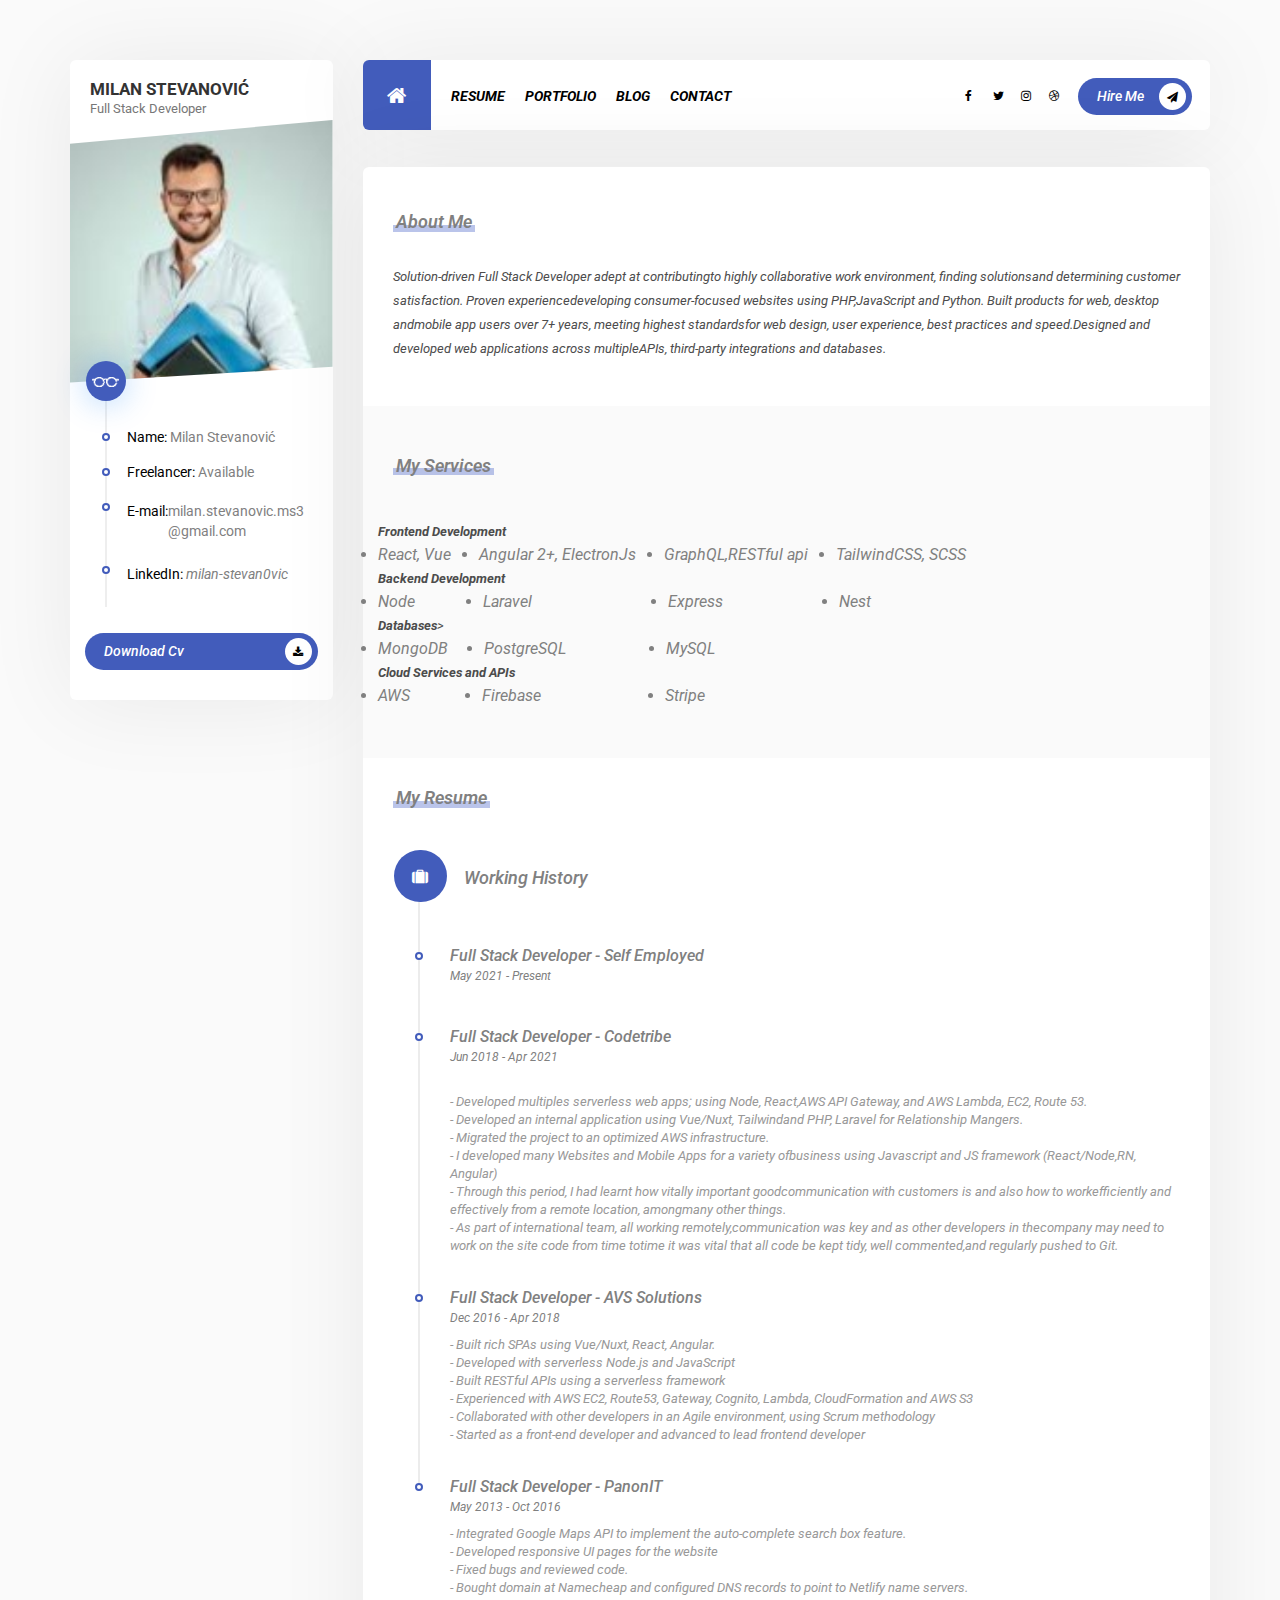
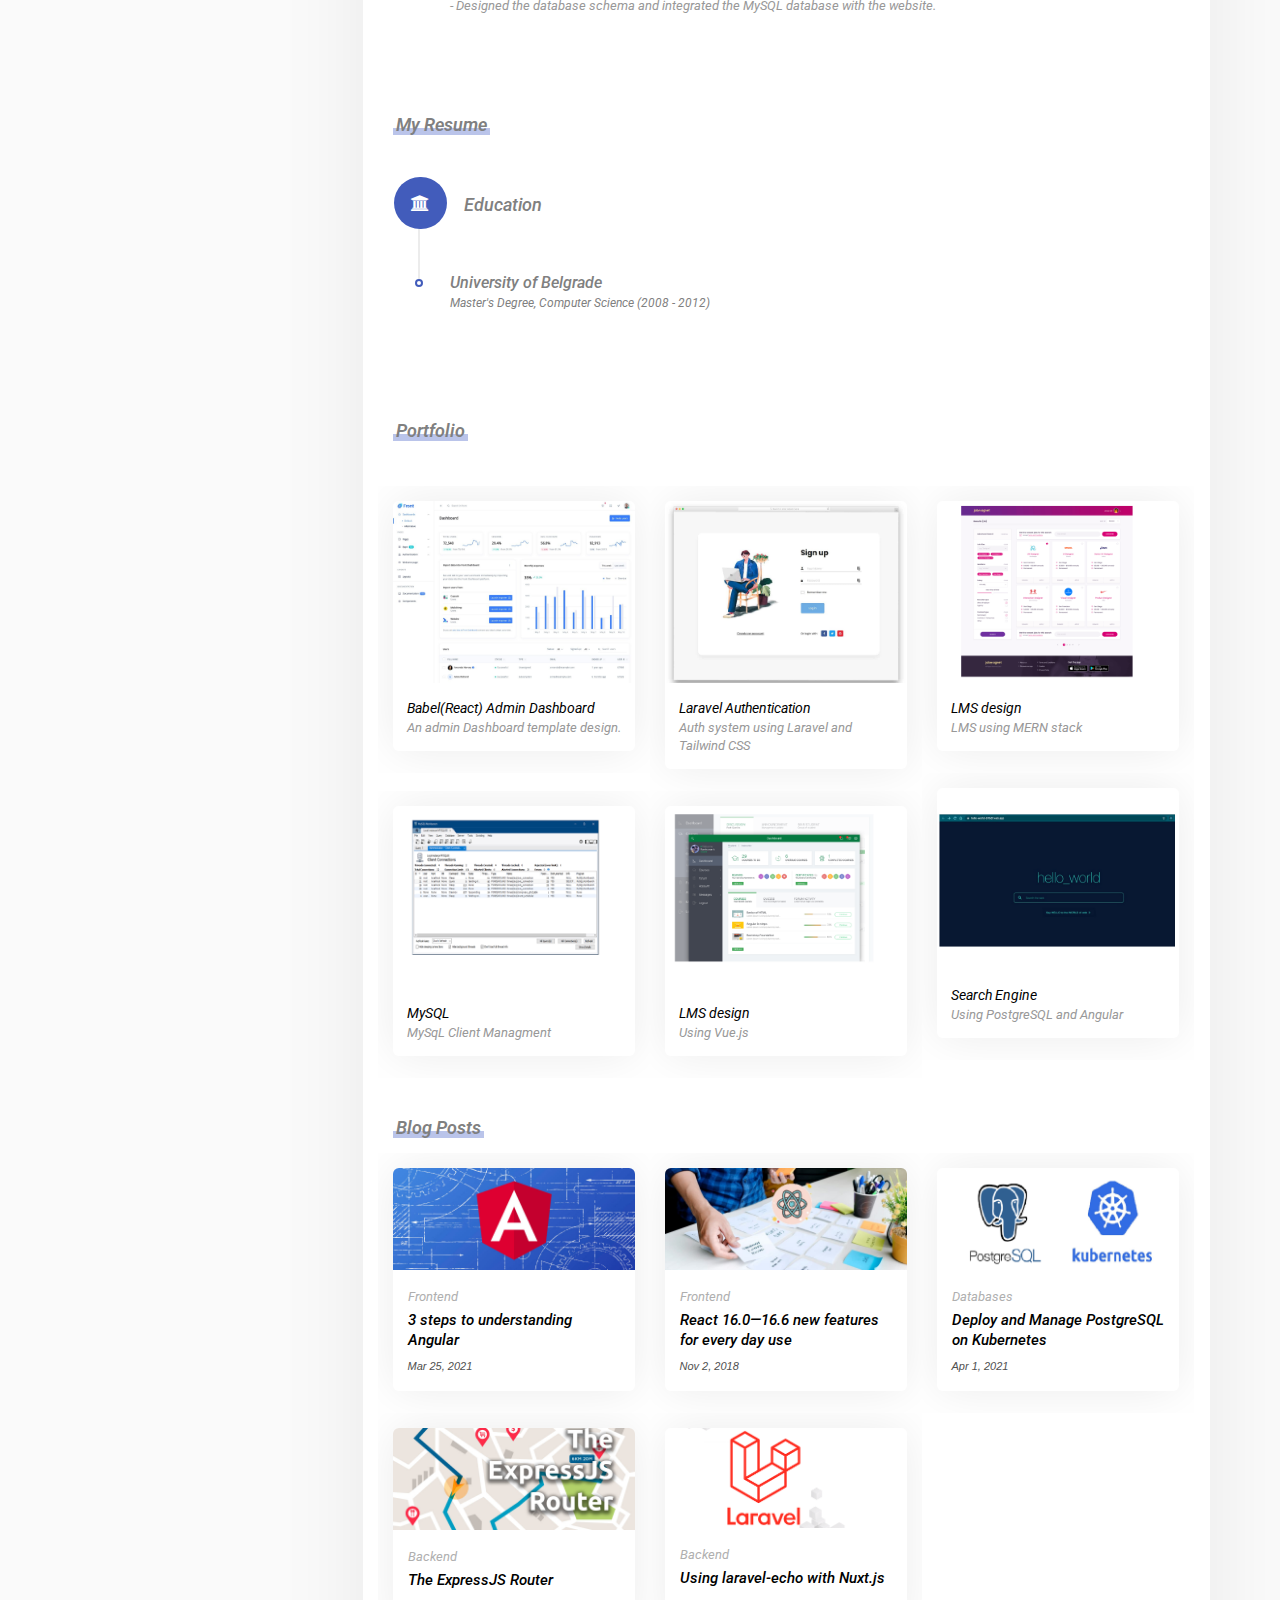
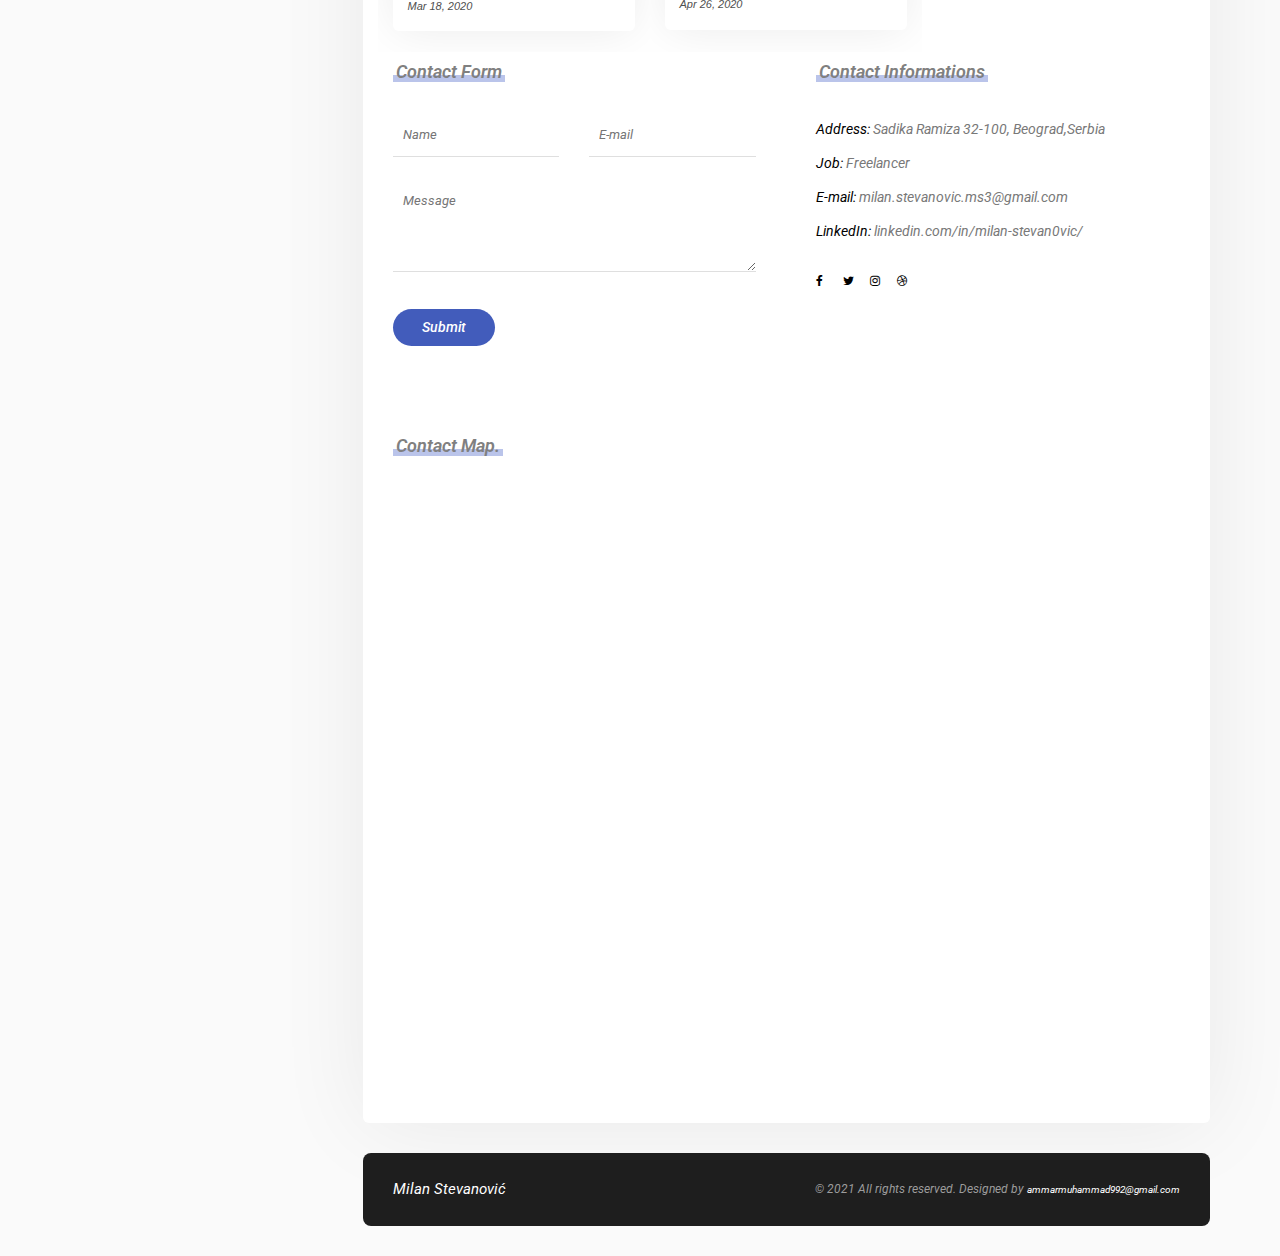
==== commit 2dd2a5c0: "Revisions" ====
--- a/index.html
+++ b/index.html
@@ -970,7 +970,7 @@
 <!-- for color alternatives -->
 <script src="js/jquery.cookie-1.4.1.min.js"></script>
 
-<link rel="stylesheet" href="css/Demo.min.css" />
+<!-- <link rel="stylesheet" href="css/Demo.min.css" /> -->
 
 
 </body>
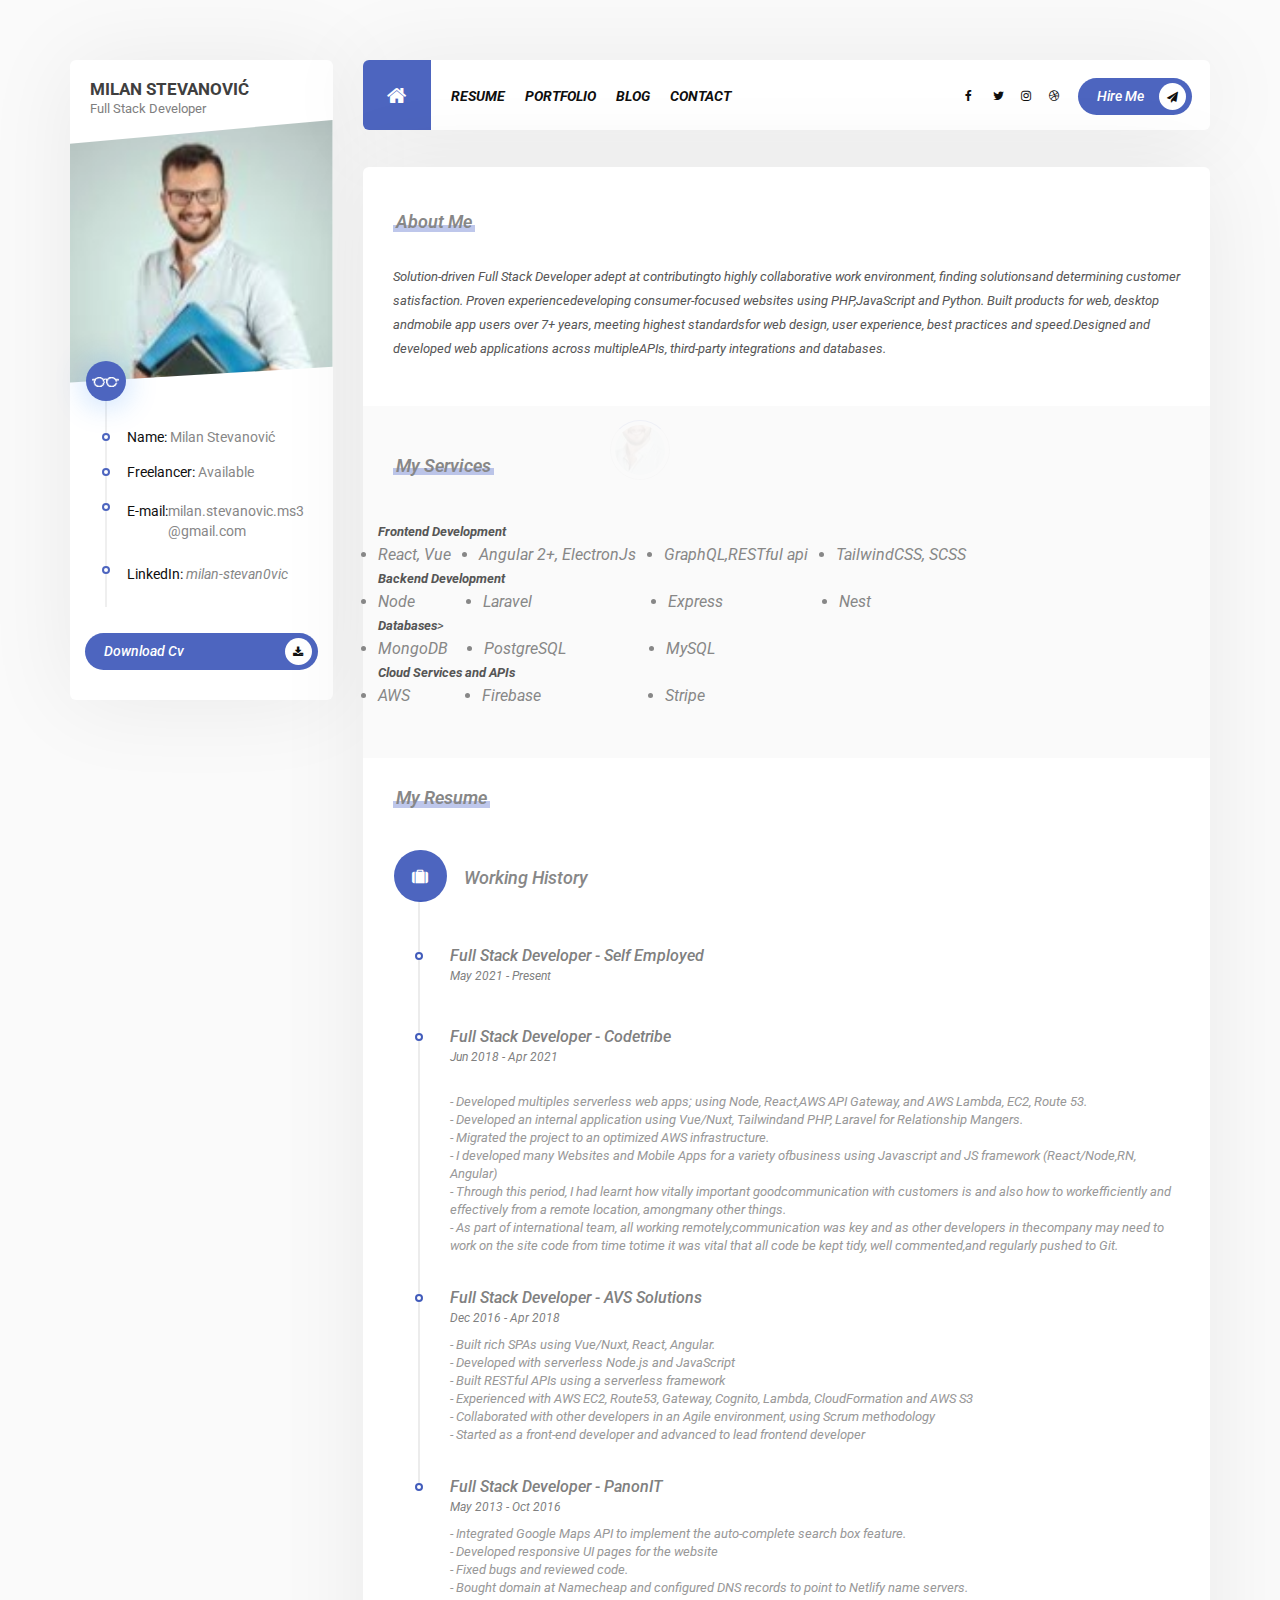
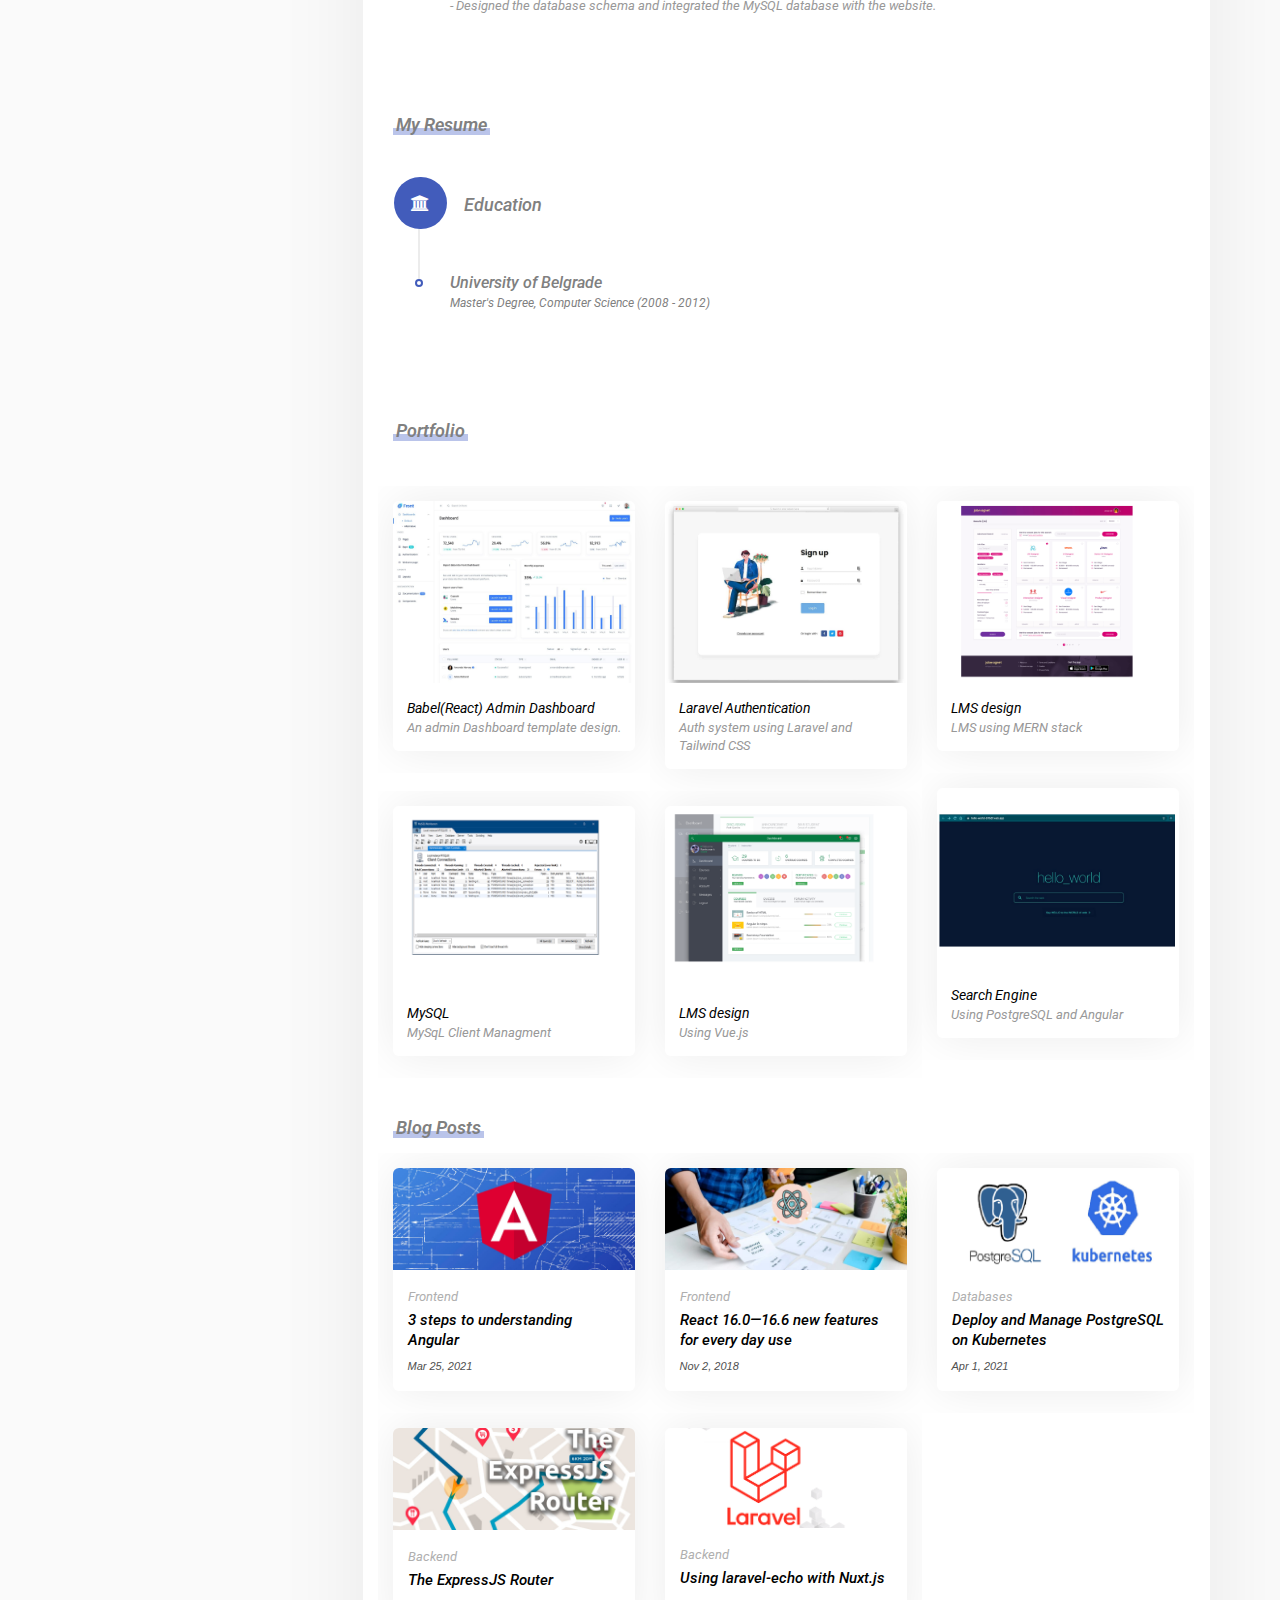
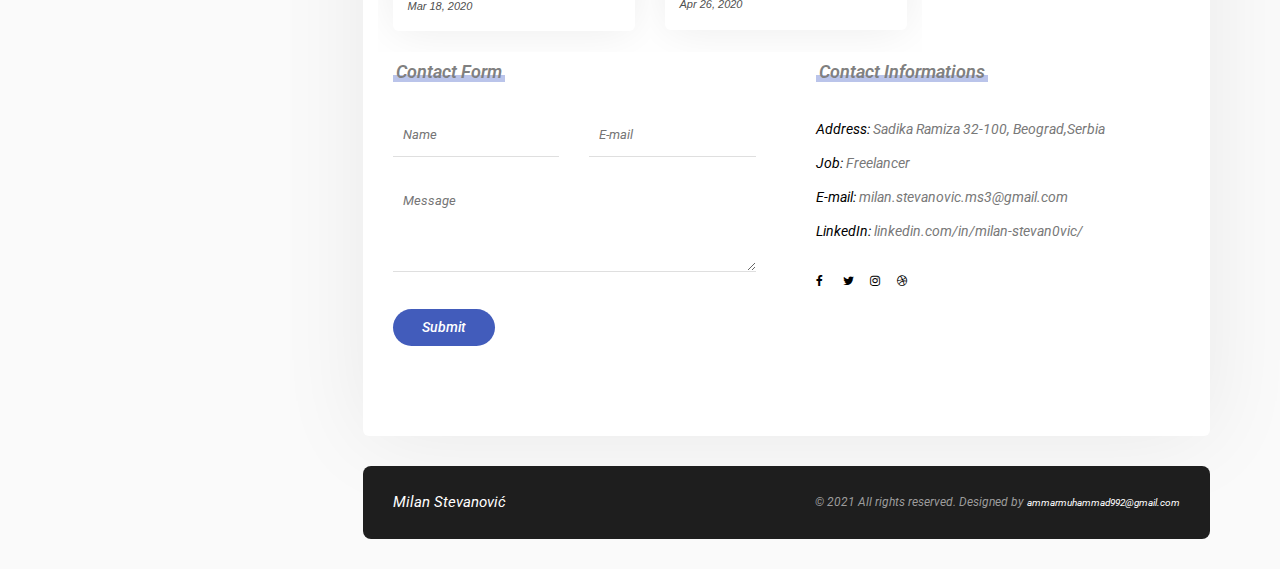
==== commit b1bddb8c: "Revisions" ====
--- a/index.html
+++ b/index.html
@@ -936,10 +936,10 @@
                   </ul>
                 </section>
                 <!-- Contact Map -->
-                <section class="contact-map col-md-12 top_15 bottom_15">
+                <!-- <section class="contact-map col-md-12 top_15 bottom_15">
                   <div class="section-title bottom_30"><span></span><h2>Contact Map.</h2></div>
                   <div style="width: 100%"><iframe width="100%" height="600" frameborder="0" scrolling="no" marginheight="0" marginwidth="0" src="https://maps.google.com/maps?width=100%25&amp;height=600&amp;hl=en&amp;q=Sadika%20Ramiza%2032-100,%20Beograd,Serbia+(My%20Business%20Name)&amp;t=&amp;z=14&amp;ie=UTF8&amp;iwloc=B&amp;output=embed"><a href="https://www.gps.ie/car-satnav-gps/">best car gps</a></iframe></div>
-                </section>
+                </section> -->
               </div>
             </div>
 
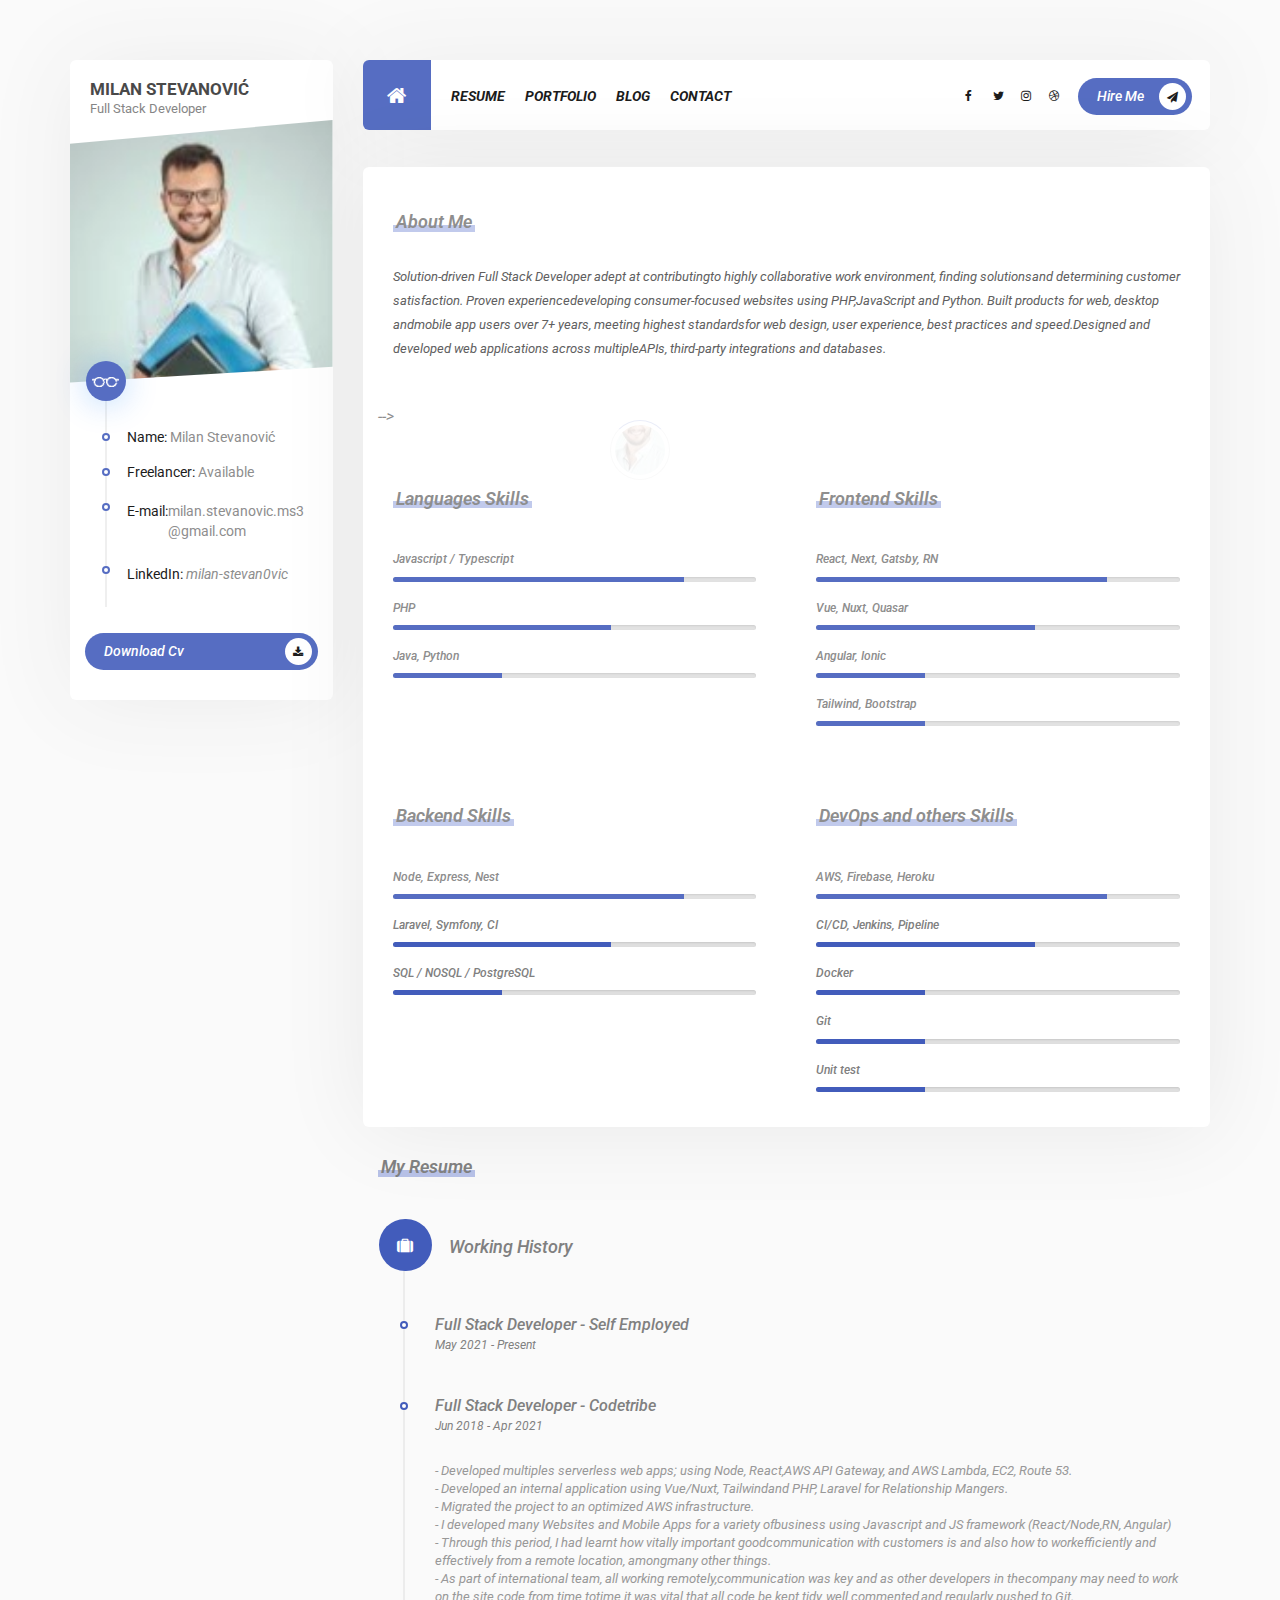
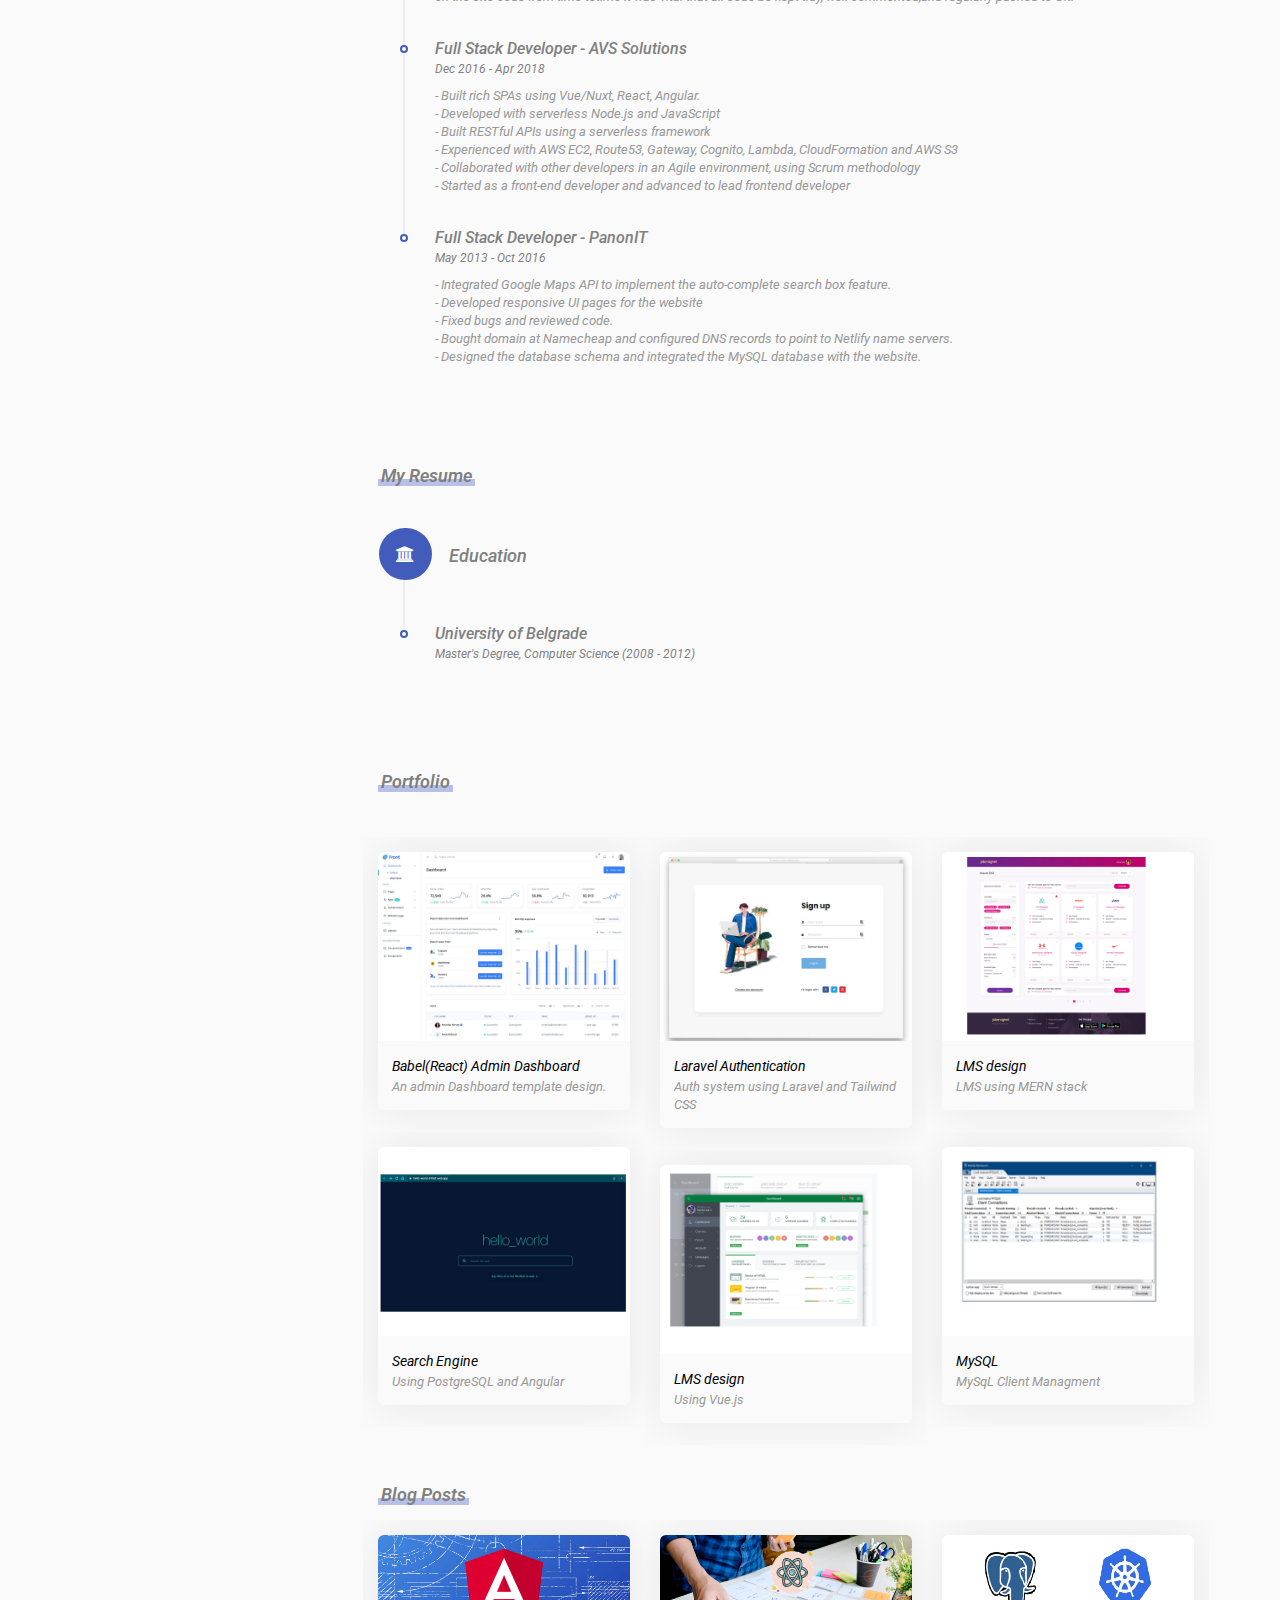
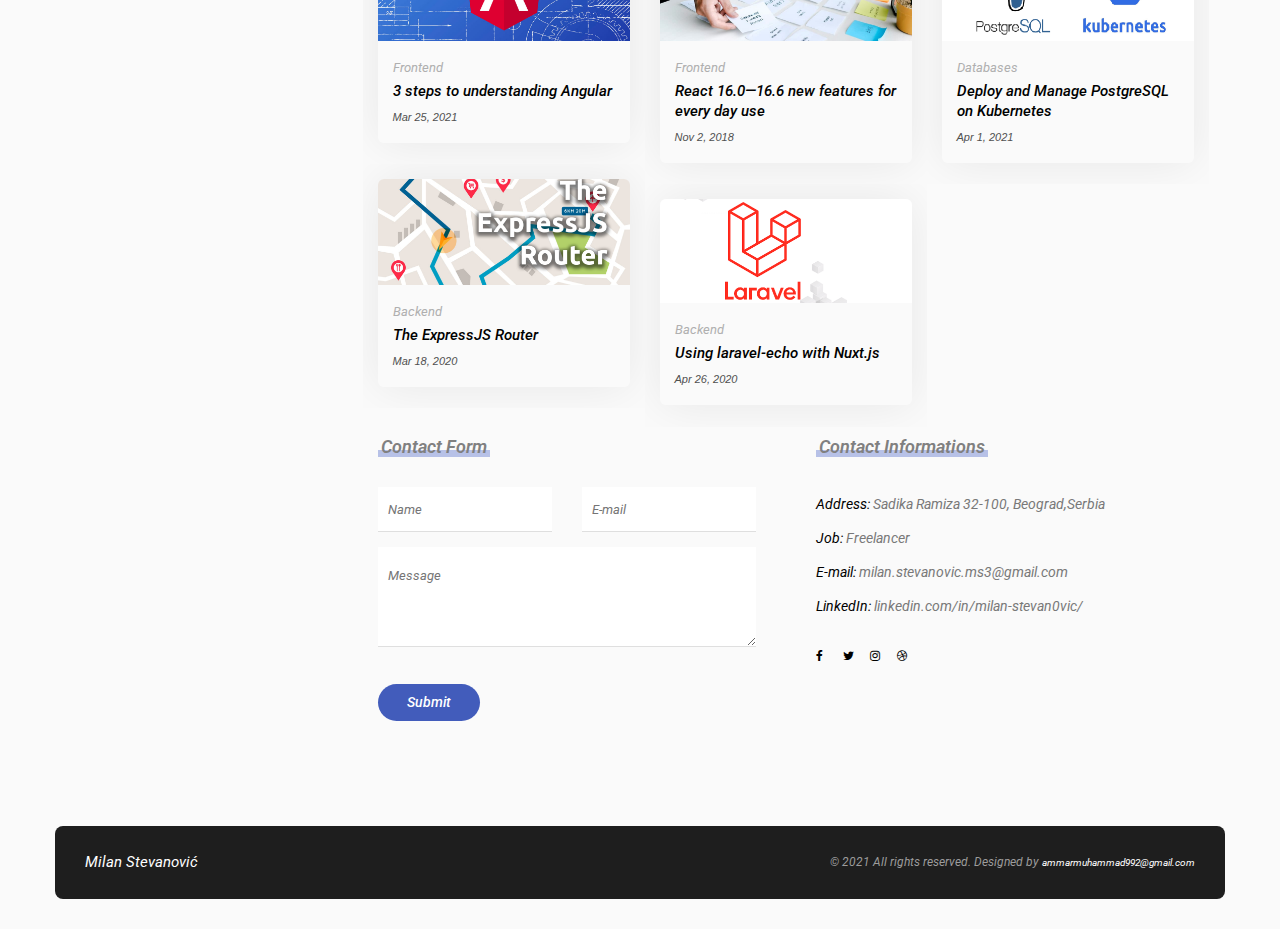
==== commit c91b976d: "Revisions(2)" ====
--- a/index.html
+++ b/index.html
@@ -150,7 +150,7 @@
                 </section> -->
               </div>
               <!-- My Services Section -->
-              <div class="row">
+              <!-- <div class="row">
                 <section class="services line graybg col-md-12 padding_50 padbot_50">
                   <div class="section-title bottom_45"><span></span><h2>My Services</h2></div>
                   <div class="row">
@@ -219,9 +219,9 @@
                     </div>
                   </div> -->
                 </section>
-              </div>
+              </div> -->
               <!-- Skills Section -->
-              <!-- <div class="row">
+              <div class="row">
                 <section class="design-skills col-md-6 padding_60">
                   <div class="section-title bottom_45"><span></span><h2>Languages Skills</h2></div>
                   <ul class="skill-list">
@@ -290,7 +290,7 @@
                       </div>
                     </li>
                     <li>
-                      <h3>SQL / NOSQL</h3>
+                      <h3>SQL / NOSQL / PostgreSQL</h3>
                       <div class="progress">
                         <div class="percentage" style="width:30%;"></div>
                       </div>
@@ -332,7 +332,7 @@
                     </li>
                   </ul>
                 </section>
-              </div> -->
+              </div>
             </div>
 
             <!-- Resume Page
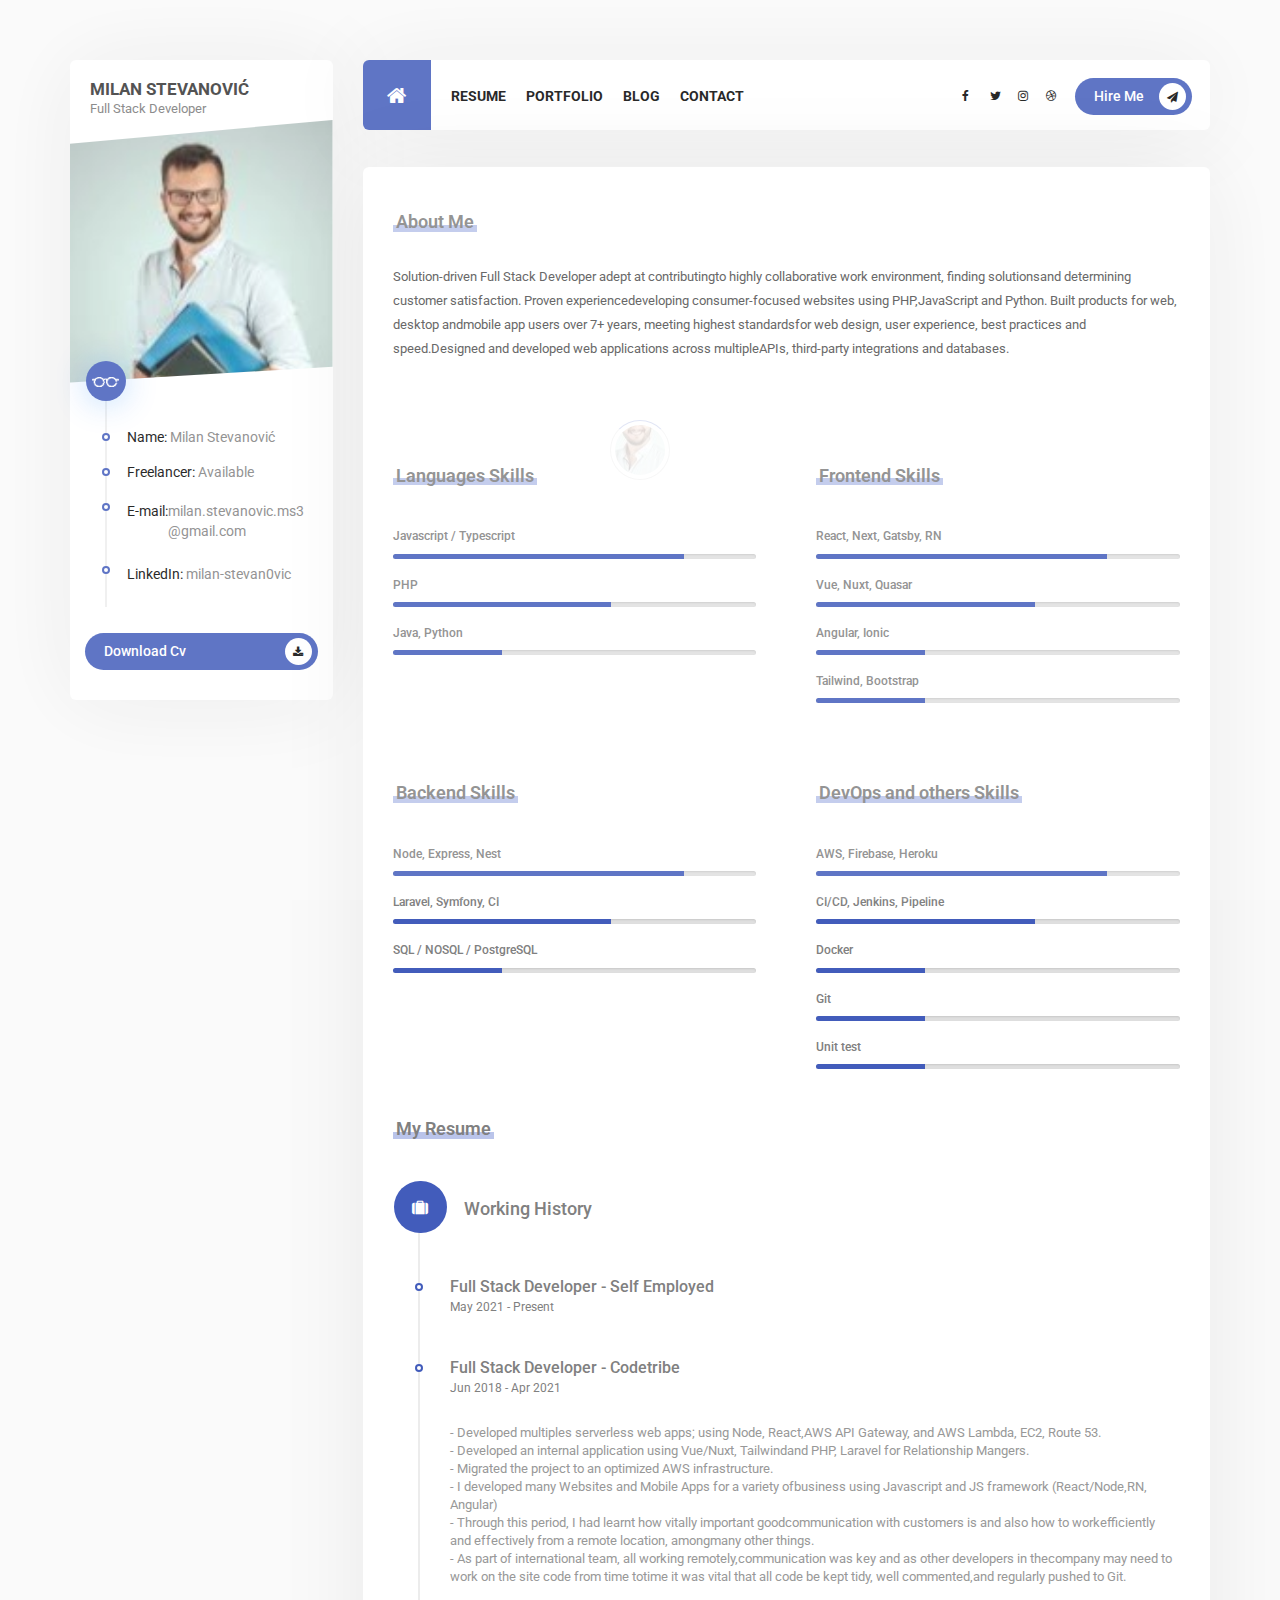
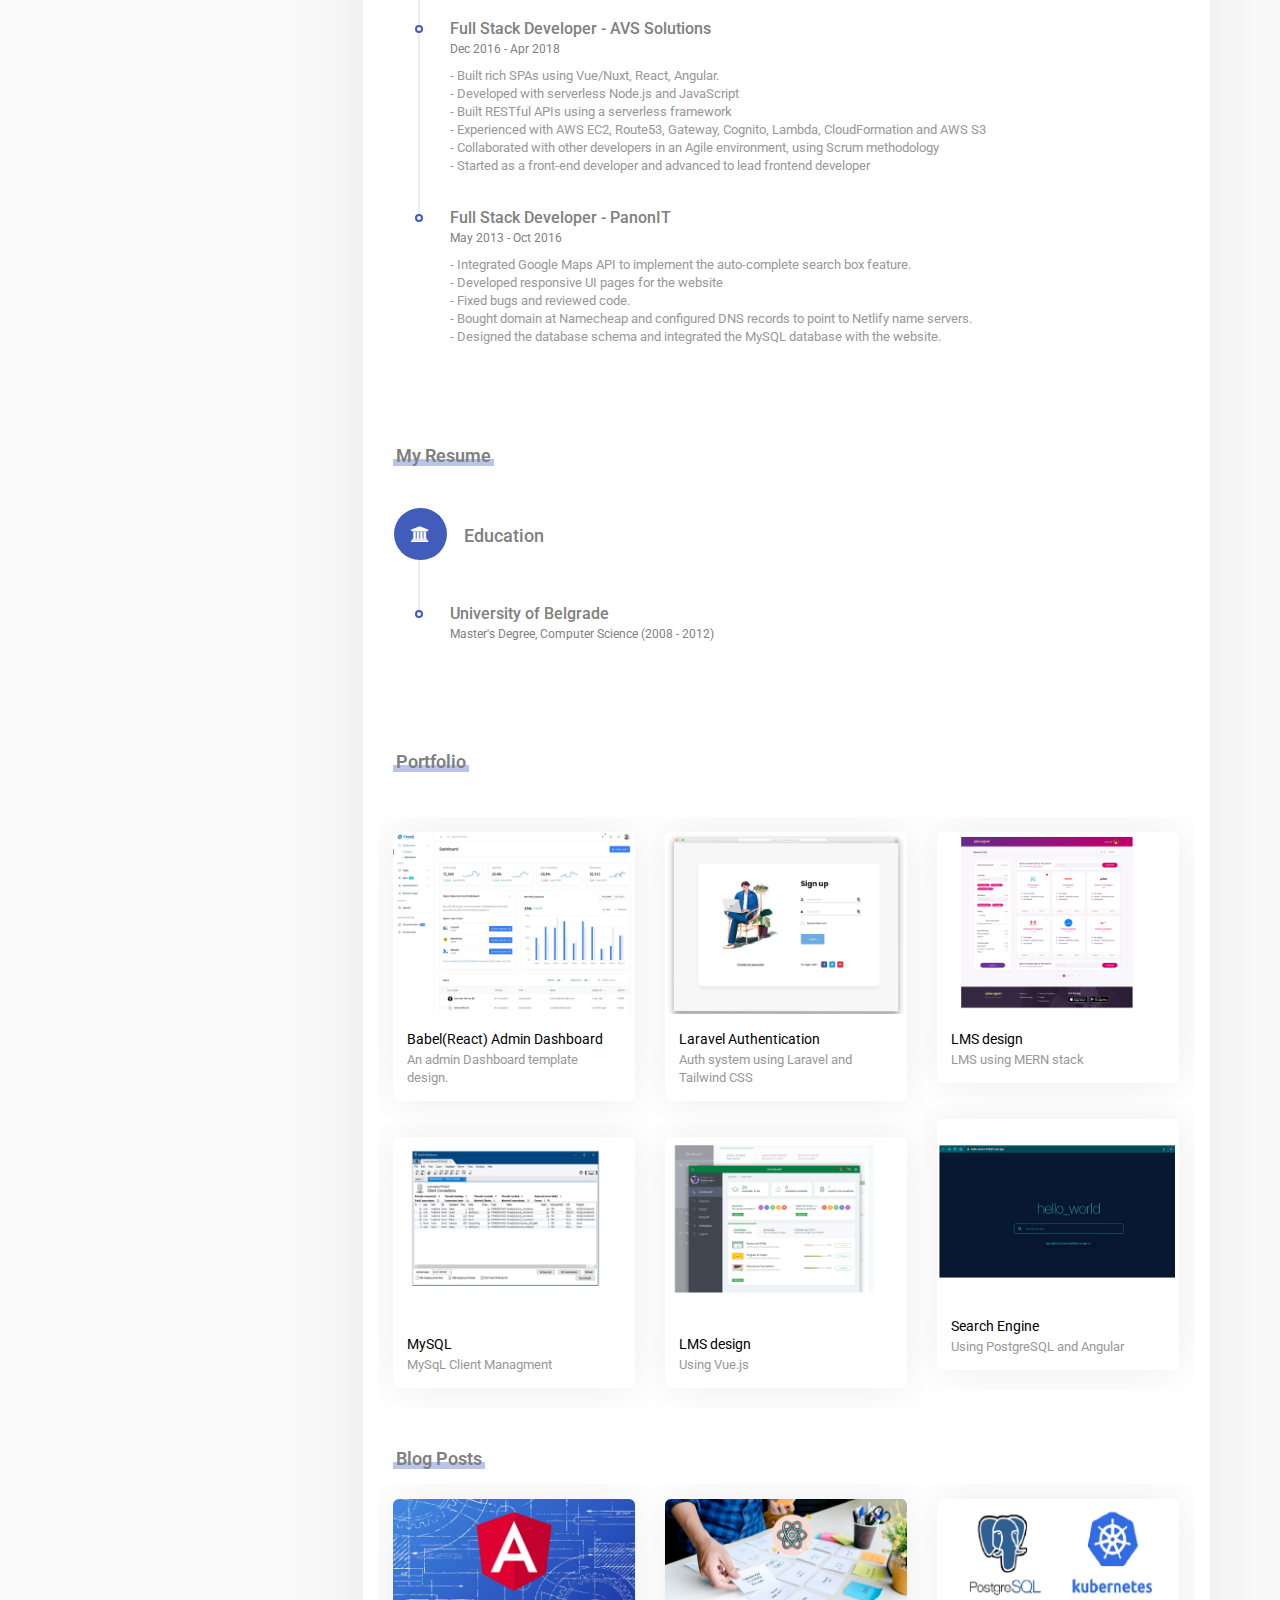
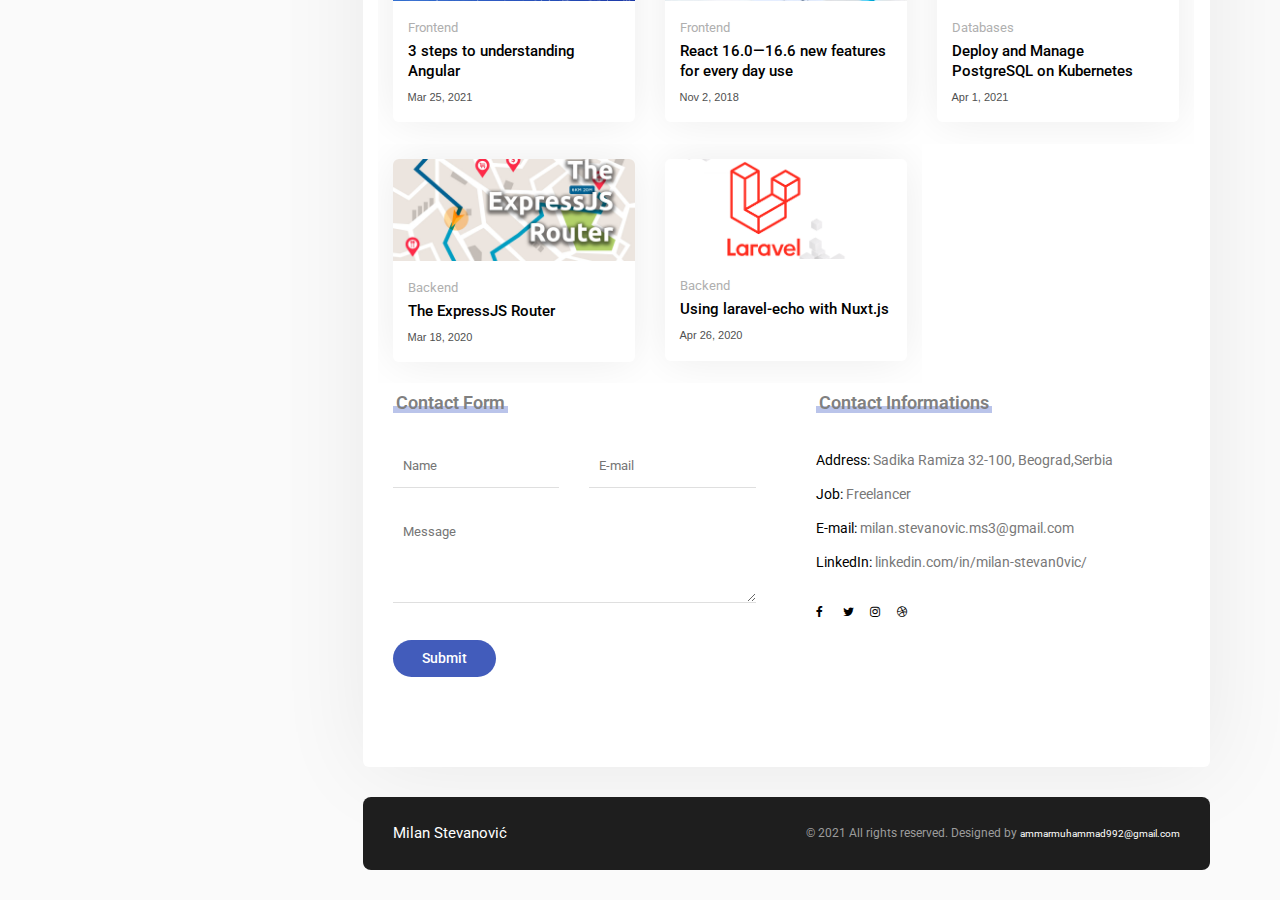
==== commit 917db40b: "Itallic problem solved" ====
--- a/index.html
+++ b/index.html
@@ -21,7 +21,9 @@
   <meta name="description" content="Mat - Resume & vCard HTML Template">
   <meta name="keywords" content="personal, vcard, portfolio">
   <meta name="viewport" content="width=device-width, initial-scale=1.0">
-
+    <style>
+      *{font-style: normal !important}
+    </style>
   <!-- Favicon
   ================================================== -->
   <link href="favicon.ico" rel="shortcut icon" type="image/x-icon" />
@@ -177,8 +179,8 @@
                     <div style="float: left; "><li>Stripe &nbsp;&nbsp;&nbsp;&nbsp;&nbsp;&nbsp;&nbsp;</li></div>
                     <div style="clear:both; "></div>
                     </div>
-                    <!-- a service -->
-                    <!-- <div class="col-md-3 col-sm-6 col-xs-12">
+
+                    <div class="col-md-3 col-sm-6 col-xs-12">
                       <div class="service">
                         <div class="icon">
                           <i class="flaticon-stethoscope"></i>
@@ -218,8 +220,8 @@
                       </div>
                     </div>
                   </div> -->
-                </section>
-              </div> -->
+                <!-- </section> -->
+              <!-- </div>  -->
               <!-- Skills Section -->
               <div class="row">
                 <section class="design-skills col-md-6 padding_60">
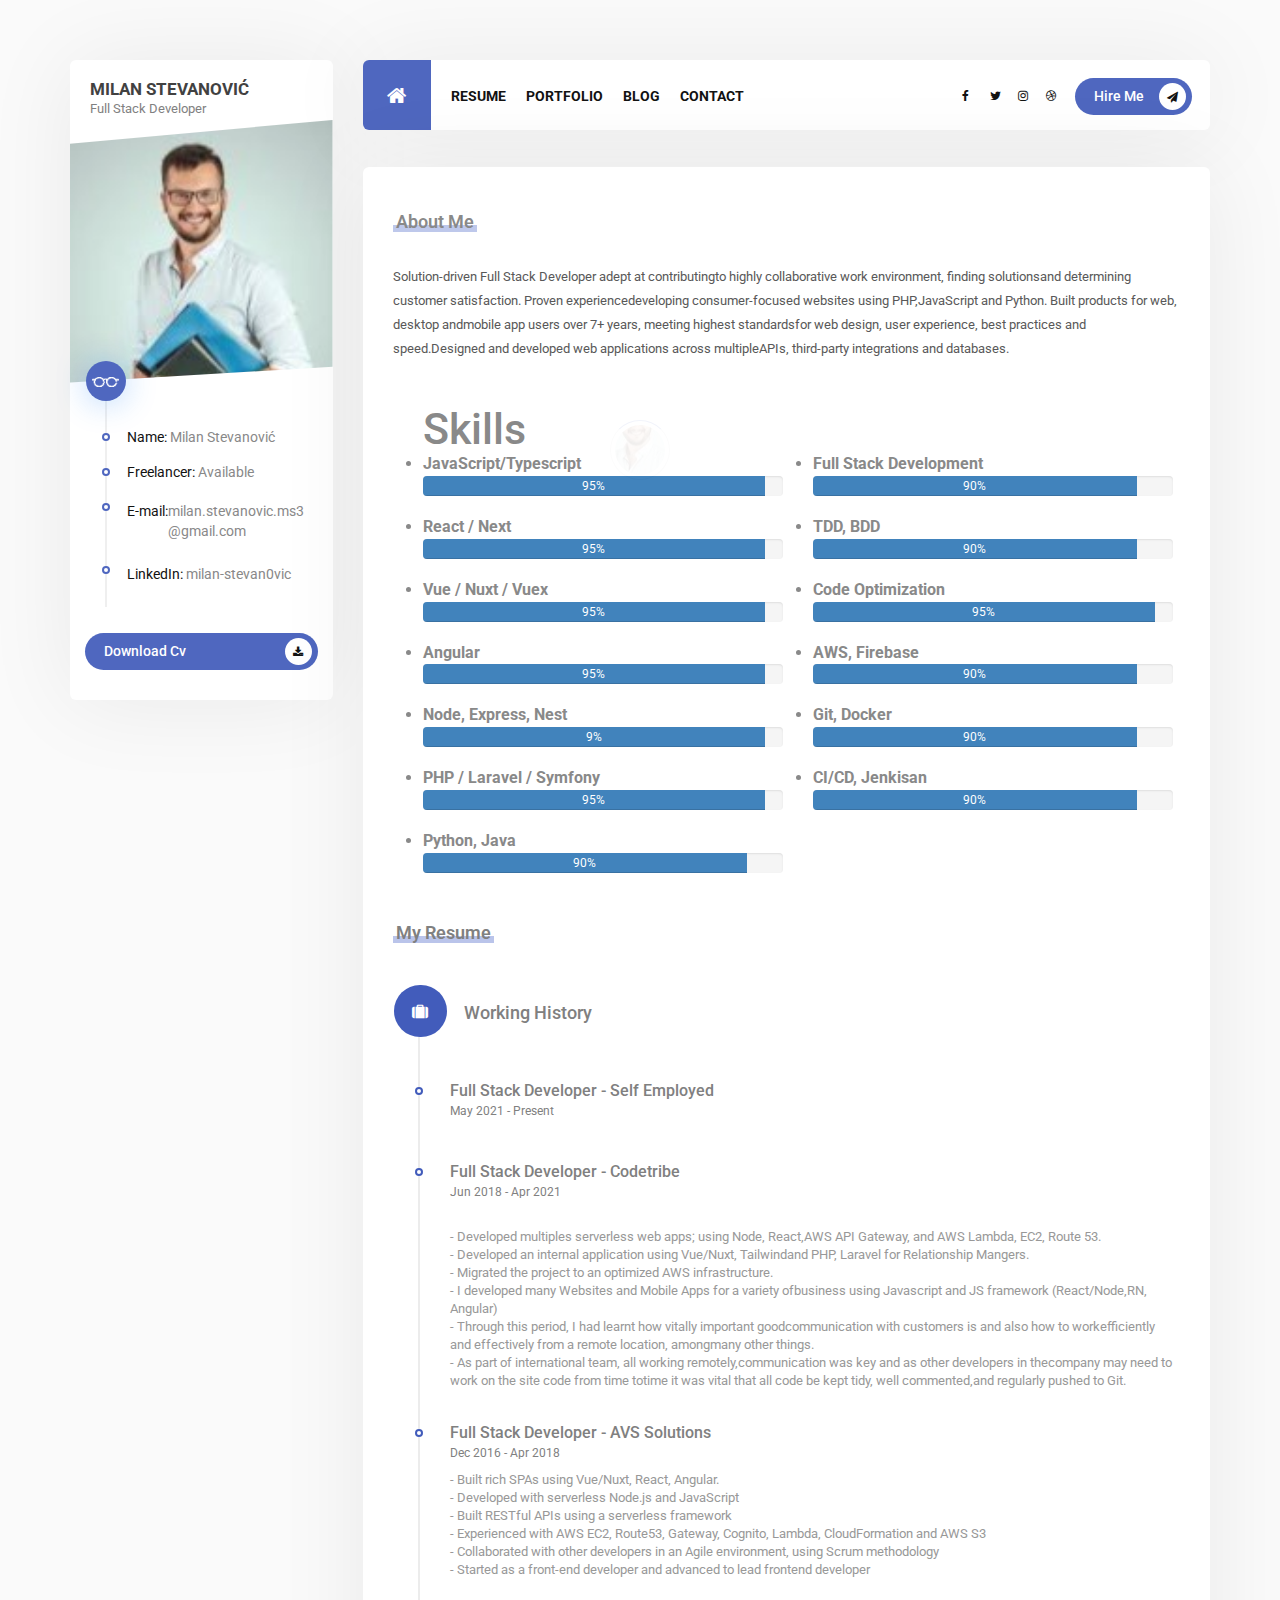
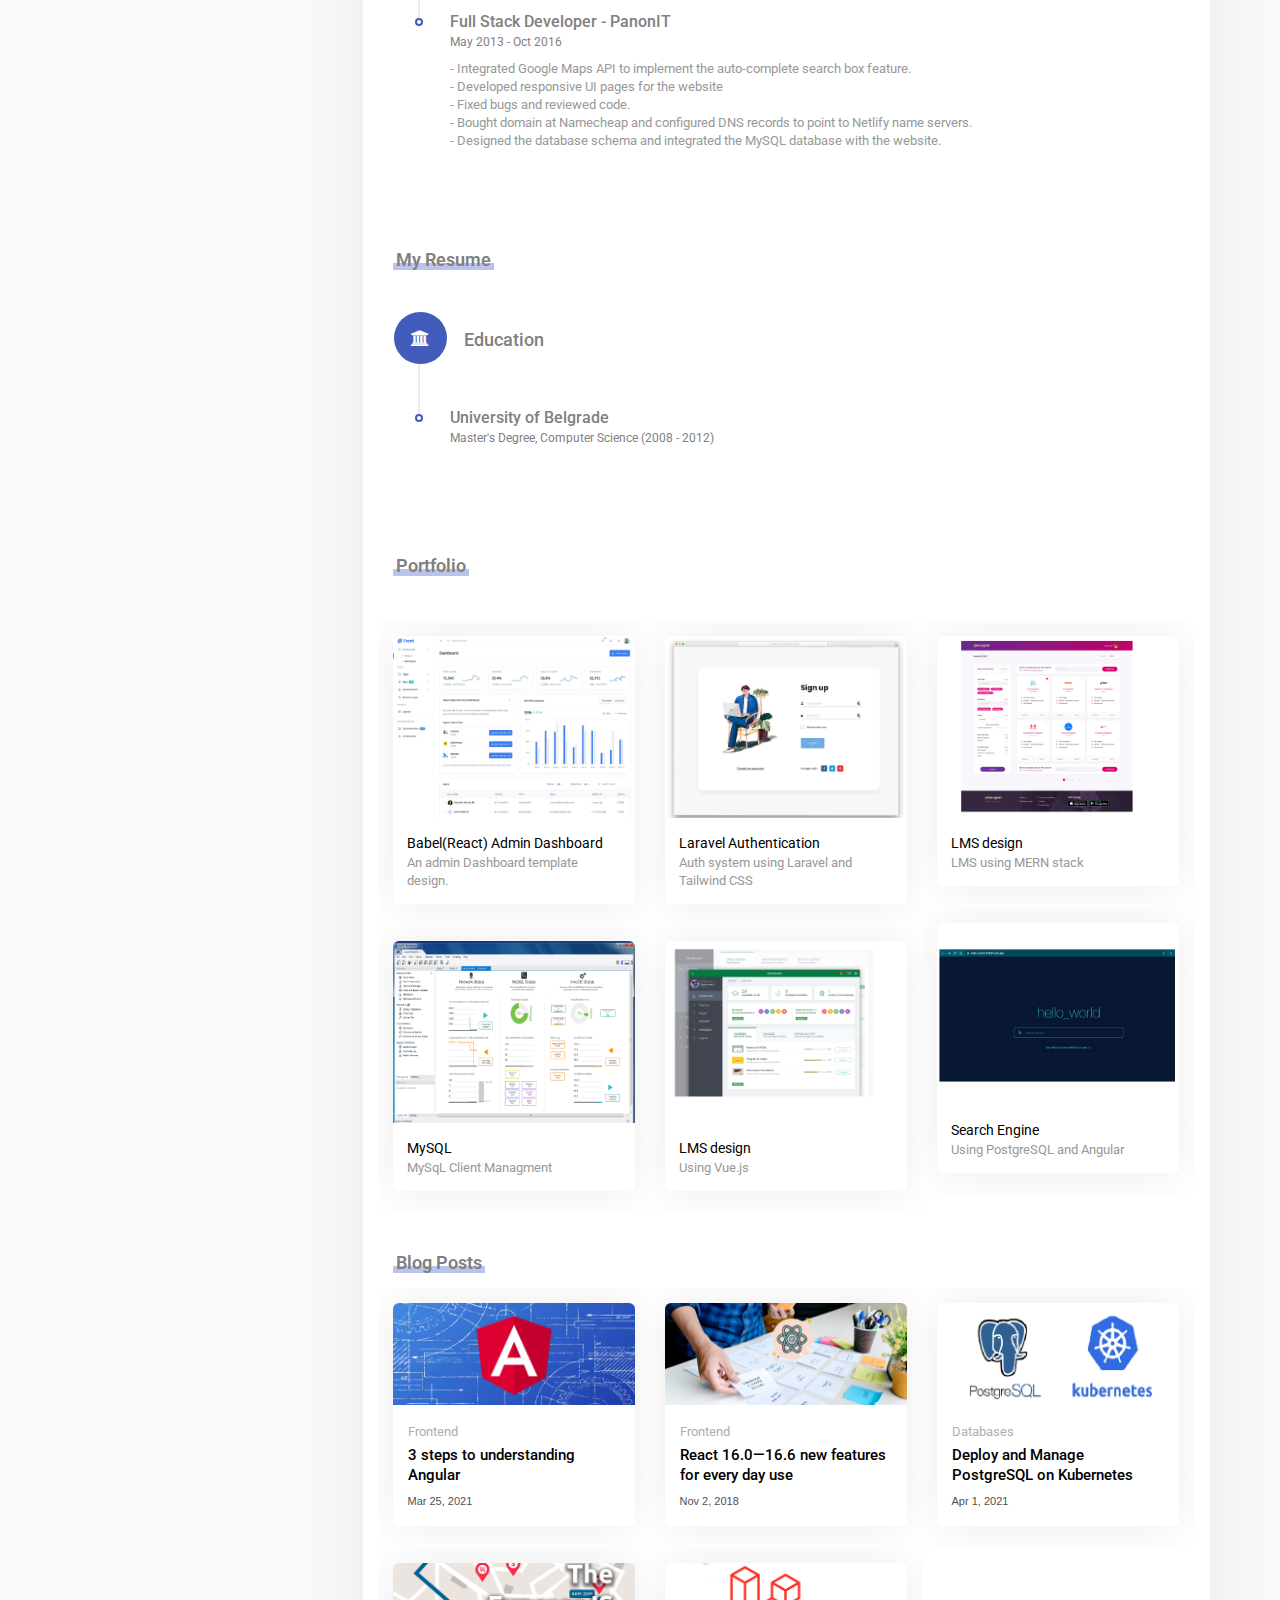
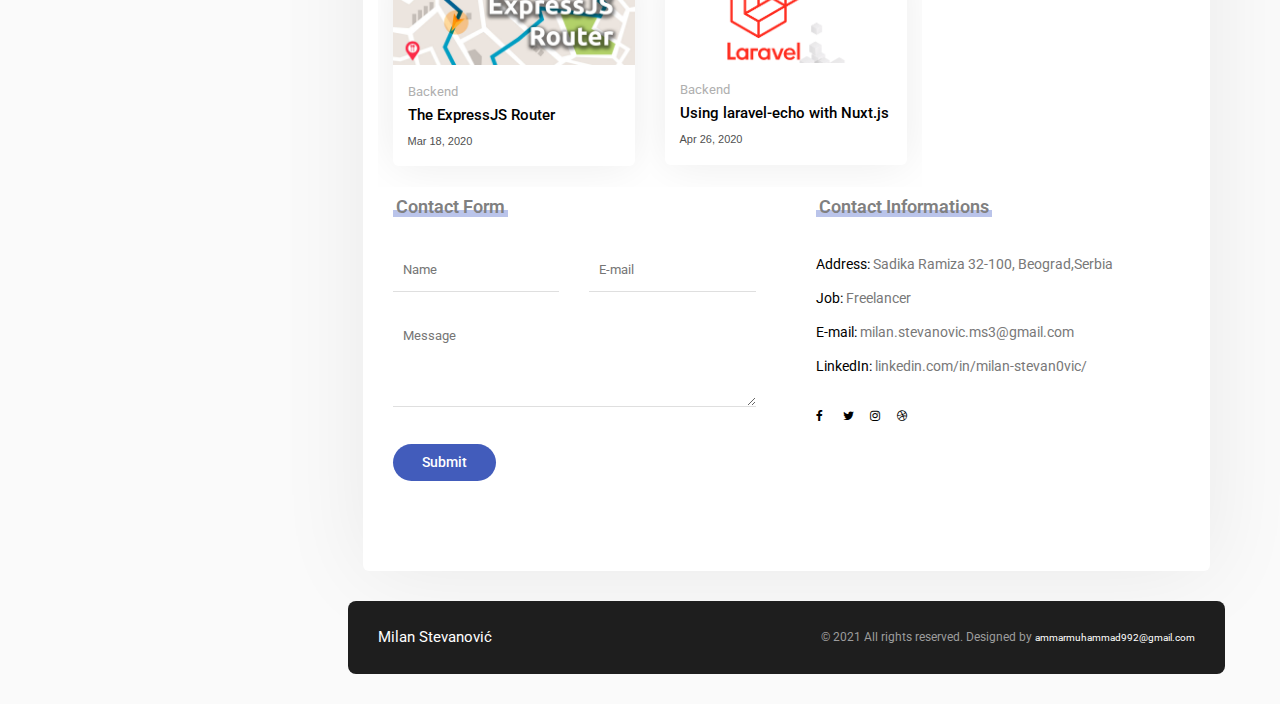
==== commit 2190317a: "Skills Look and feel changed" ====
--- a/index.html
+++ b/index.html
@@ -223,7 +223,7 @@
                 <!-- </section> -->
               <!-- </div>  -->
               <!-- Skills Section -->
-              <div class="row">
+              <!-- <div class="row">
                 <section class="design-skills col-md-6 padding_60">
                   <div class="section-title bottom_45"><span></span><h2>Languages Skills</h2></div>
                   <ul class="skill-list">
@@ -335,7 +335,162 @@
                   </ul>
                 </section>
               </div>
-            </div>
+            </div> -->
+            <section class="fxt-skill-section bg-color-5" id="section3">
+              <div class="container">
+                  <div class="fxt-heading-layout1">
+                      <h2 class="heading-title">Skills</h2>
+                      <div class="heading-line"></div>
+                  </div>
+                  <div class="row">
+                      <div class="col-md-4">
+                          <div class="fxt-skill-wrap-layout1">
+                              <ul class="fxt-skill-box-layout1">
+                                  <li class="single-item">
+                                      <label>JavaScript/Typescript</label>
+                                      <div class="progress">
+                                          <div class="progress-bar wow slideInLeft" data-wow-delay="0ms"
+                                              data-wow-duration="2000ms" role="progressbar"
+                                              style="width: 95%; visibility: visible; animation-duration: 2000ms; animation-delay: 0ms; animation-name: slideInLeft;">
+                                              <span>95%</span>
+                                          </div>
+                                      </div>
+                                  </li>
+                                  <li class="single-item">
+                                      <label>React / Next</label>
+                                      <div class="progress">
+                                          <div class="progress-bar wow slideInLeft" data-wow-delay="0ms"
+                                              data-wow-duration="2000ms" role="progressbar"
+                                              style="width: 95%; visibility: visible; animation-duration: 2000ms; animation-delay: 0ms; animation-name: slideInLeft;">
+                                              <span>95%</span>
+                                          </div>
+                                      </div>
+                                  </li>
+                                  <li class="single-item">
+                                      <label>Vue / Nuxt / Vuex</label>
+                                      <div class="progress">
+                                          <div class="progress-bar wow slideInLeft" data-wow-delay="0ms"
+                                              data-wow-duration="2000ms" role="progressbar"
+                                              style="width: 95%; visibility: visible; animation-duration: 2000ms; animation-delay: 0ms; animation-name: slideInLeft;">
+                                              <span>95%</span>
+                                          </div>
+                                      </div>
+                                  </li>
+                                  <li class="single-item">
+                                      <label>Angular</label>
+                                      <div class="progress">
+                                          <div class="progress-bar wow slideInLeft" data-wow-delay="0ms"
+                                              data-wow-duration="2000ms" role="progressbar"
+                                              style="width: 95%; visibility: visible; animation-duration: 2000ms; animation-delay: 0ms; animation-name: slideInLeft;">
+                                              <span>95%</span>
+                                          </div>
+                                      </div>
+                                  </li>
+                                  <li class="single-item">
+                                      <label>Node, Express, Nest</label>
+                                      <div class="progress">
+                                          <div class="progress-bar wow slideInLeft" data-wow-delay="0ms"
+                                              data-wow-duration="2000ms" role="progressbar"
+                                              style="width: 95%; visibility: visible; animation-duration: 2000ms; animation-delay: 0ms; animation-name: slideInLeft;">
+                                              <span>9%</span>
+                                          </div>
+                                      </div>
+                                  </li>
+                                  <li class="single-item">
+                                      <label>PHP / Laravel / Symfony</label>
+                                      <div class="progress">
+                                          <div class="progress-bar wow slideInLeft" data-wow-delay="200ms"
+                                              data-wow-duration="2000ms" role="progressbar"
+                                              style="width: 95%; visibility: visible; animation-duration: 2000ms; animation-delay: 200ms; animation-name: slideInLeft;">
+                                              <span>95%</span>
+                                          </div>
+                                      </div>
+                                  </li>
+  
+                                  <li class="single-item">
+                                      <label>Python, Java</label>
+                                      <div class="progress">
+                                          <div class="progress-bar wow slideInLeft" data-wow-delay="400ms"
+                                              data-wow-duration="2000ms" role="progressbar"
+                                              style="width: 90%; visibility: visible; animation-duration: 2000ms; animation-delay: 400ms; animation-name: slideInLeft;">
+                                              <span>90%</span>
+                                          </div>
+                                      </div>
+                                  </li>
+  
+                              </ul>
+                          </div>
+                      </div>
+                      <div class="col-md-4">
+                          <div class="fxt-skill-wrap-layout2">
+                              <ul class="fxt-skill-box-layout1">
+                                  <li class="single-item">
+                                      <label>Full Stack Development</label>
+                                      <div class="progress">
+                                          <div class="progress-bar wow slideInLeft" data-wow-delay="400ms"
+                                              data-wow-duration="2000ms" role="progressbar"
+                                              style="width: 90%; visibility: visible; animation-duration: 2000ms; animation-delay: 400ms; animation-name: slideInLeft;">
+                                              <span>90%</span>
+                                          </div>
+                                      </div>
+                                  </li>
+                                  <li class="single-item">
+                                      <label>TDD, BDD</label>
+                                      <div class="progress">
+                                          <div class="progress-bar wow slideInLeft" data-wow-delay="0ms"
+                                              data-wow-duration="2000ms" role="progressbar"
+                                              style="width: 90%; visibility: visible; animation-duration: 2000ms; animation-delay: 0ms; animation-name: slideInLeft;">
+                                              <span>90%</span>
+                                          </div>
+                                      </div>
+                                  </li>
+                                  <li class="single-item">
+                                      <label>Code Optimization</label>
+                                      <div class="progress">
+                                          <div class="progress-bar wow slideInLeft" data-wow-delay="200ms"
+                                              data-wow-duration="2000ms" role="progressbar"
+                                              style="width: 95%; visibility: visible; animation-duration: 2000ms; animation-delay: 200ms; animation-name: slideInLeft;">
+                                              <span>95%</span>
+                                          </div>
+                                      </div>
+                                  </li>
+                                  <li class="single-item">
+                                      <label>AWS, Firebase</label>
+                                      <div class="progress">
+                                          <div class="progress-bar wow slideInLeft" data-wow-delay="300ms"
+                                              data-wow-duration="2000ms" role="progressbar"
+                                              style="width: 90%; visibility: visible; animation-duration: 2000ms; animation-delay: 300ms; animation-name: slideInLeft;">
+                                              <span>90%</span>
+                                          </div>
+                                      </div>
+                                  </li>
+                                  <li class="single-item">
+                                      <label>Git, Docker</label>
+                                      <div class="progress">
+                                          <div class="progress-bar wow slideInLeft" data-wow-delay="400ms"
+                                              data-wow-duration="2000ms" role="progressbar"
+                                              style="width: 90%; visibility: visible; animation-duration: 2000ms; animation-delay: 400ms; animation-name: slideInLeft;">
+                                              <span>90%</span>
+                                          </div>
+                                      </div>
+                                  </li>
+                                  <li class="single-item">
+                                      <label>CI/CD, Jenkisan</label>
+                                      <div class="progress">
+                                          <div class="progress-bar wow slideInLeft" data-wow-delay="400ms"
+                                              data-wow-duration="2000ms" role="progressbar"
+                                              style="width: 90%; visibility: visible; animation-duration: 2000ms; animation-delay: 400ms; animation-name: slideInLeft;">
+                                              <span>90%</span>
+                                          </div>
+                                      </div>
+                                  </li>
+                              </ul>
+                          </div>
+                      </div>
+                  </div>
+              </div>
+          </section>
+  
 
             <!-- Resume Page
             ================================================== -->
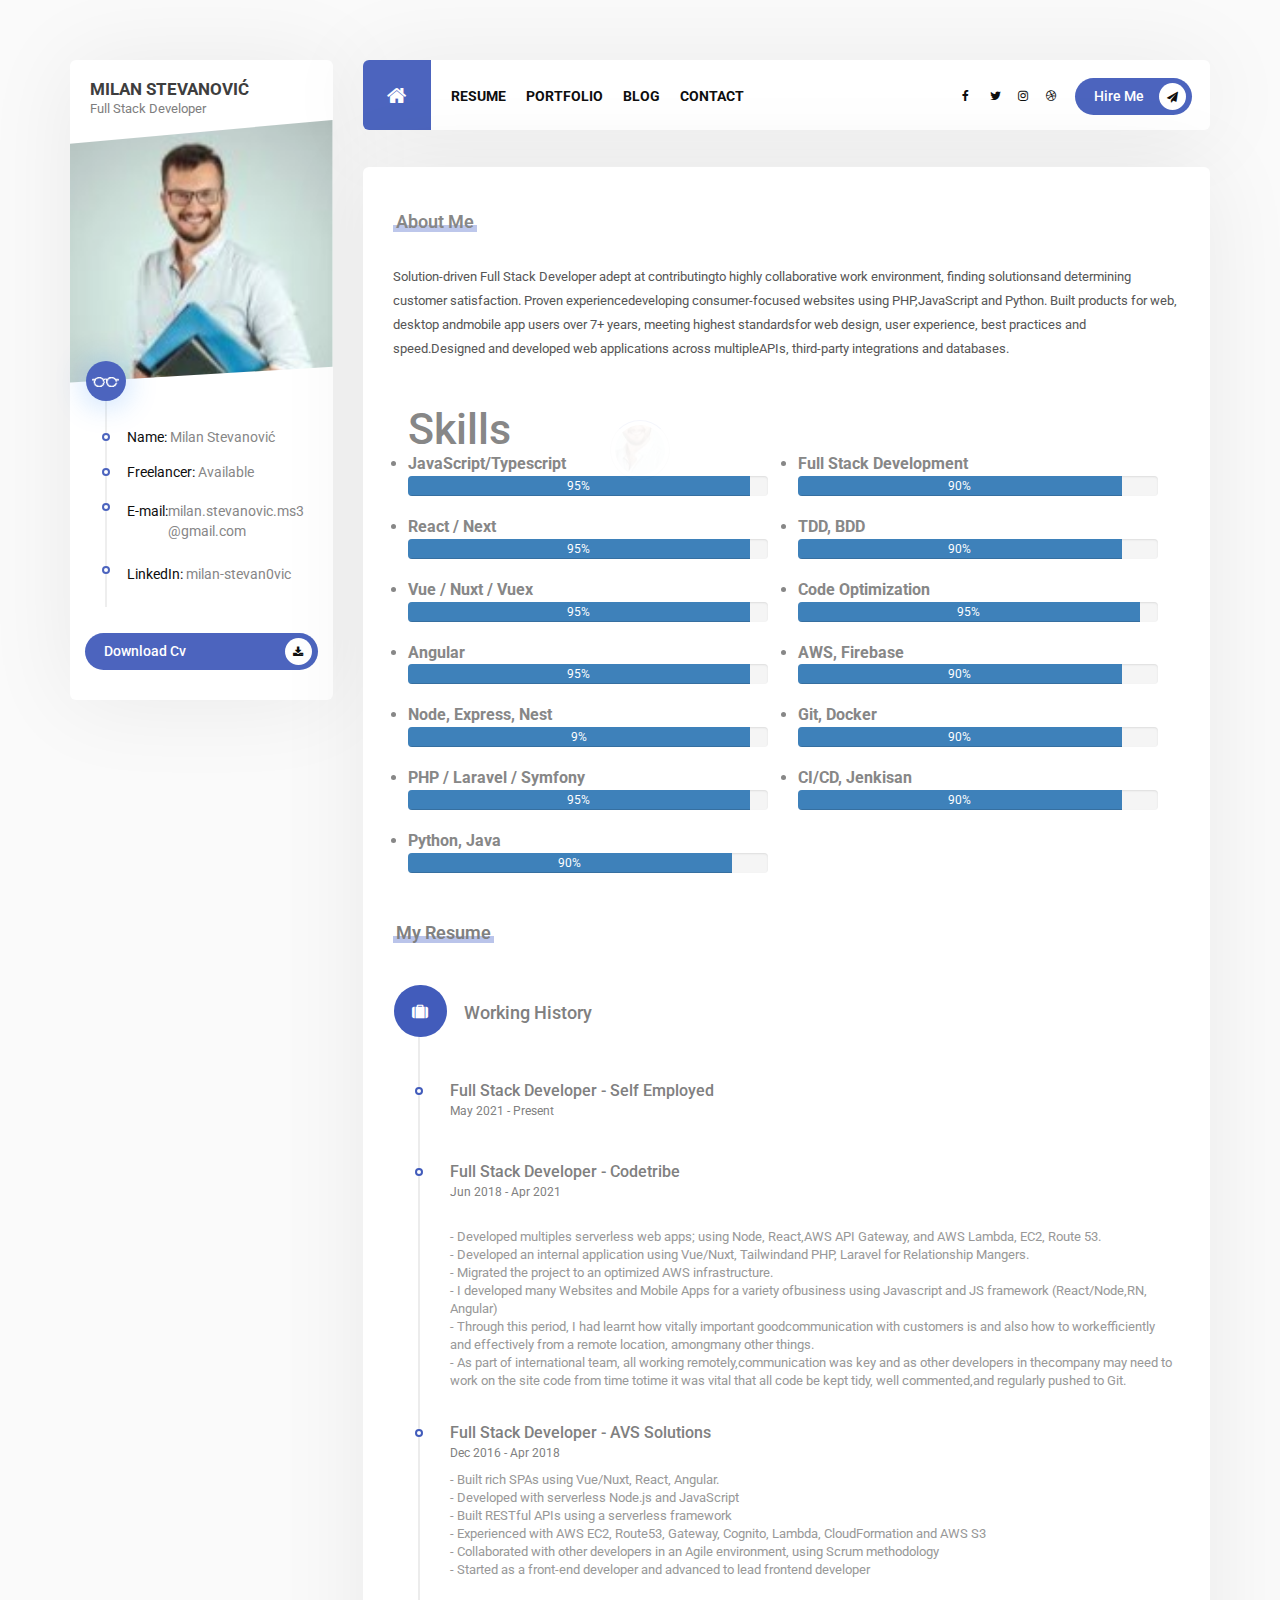
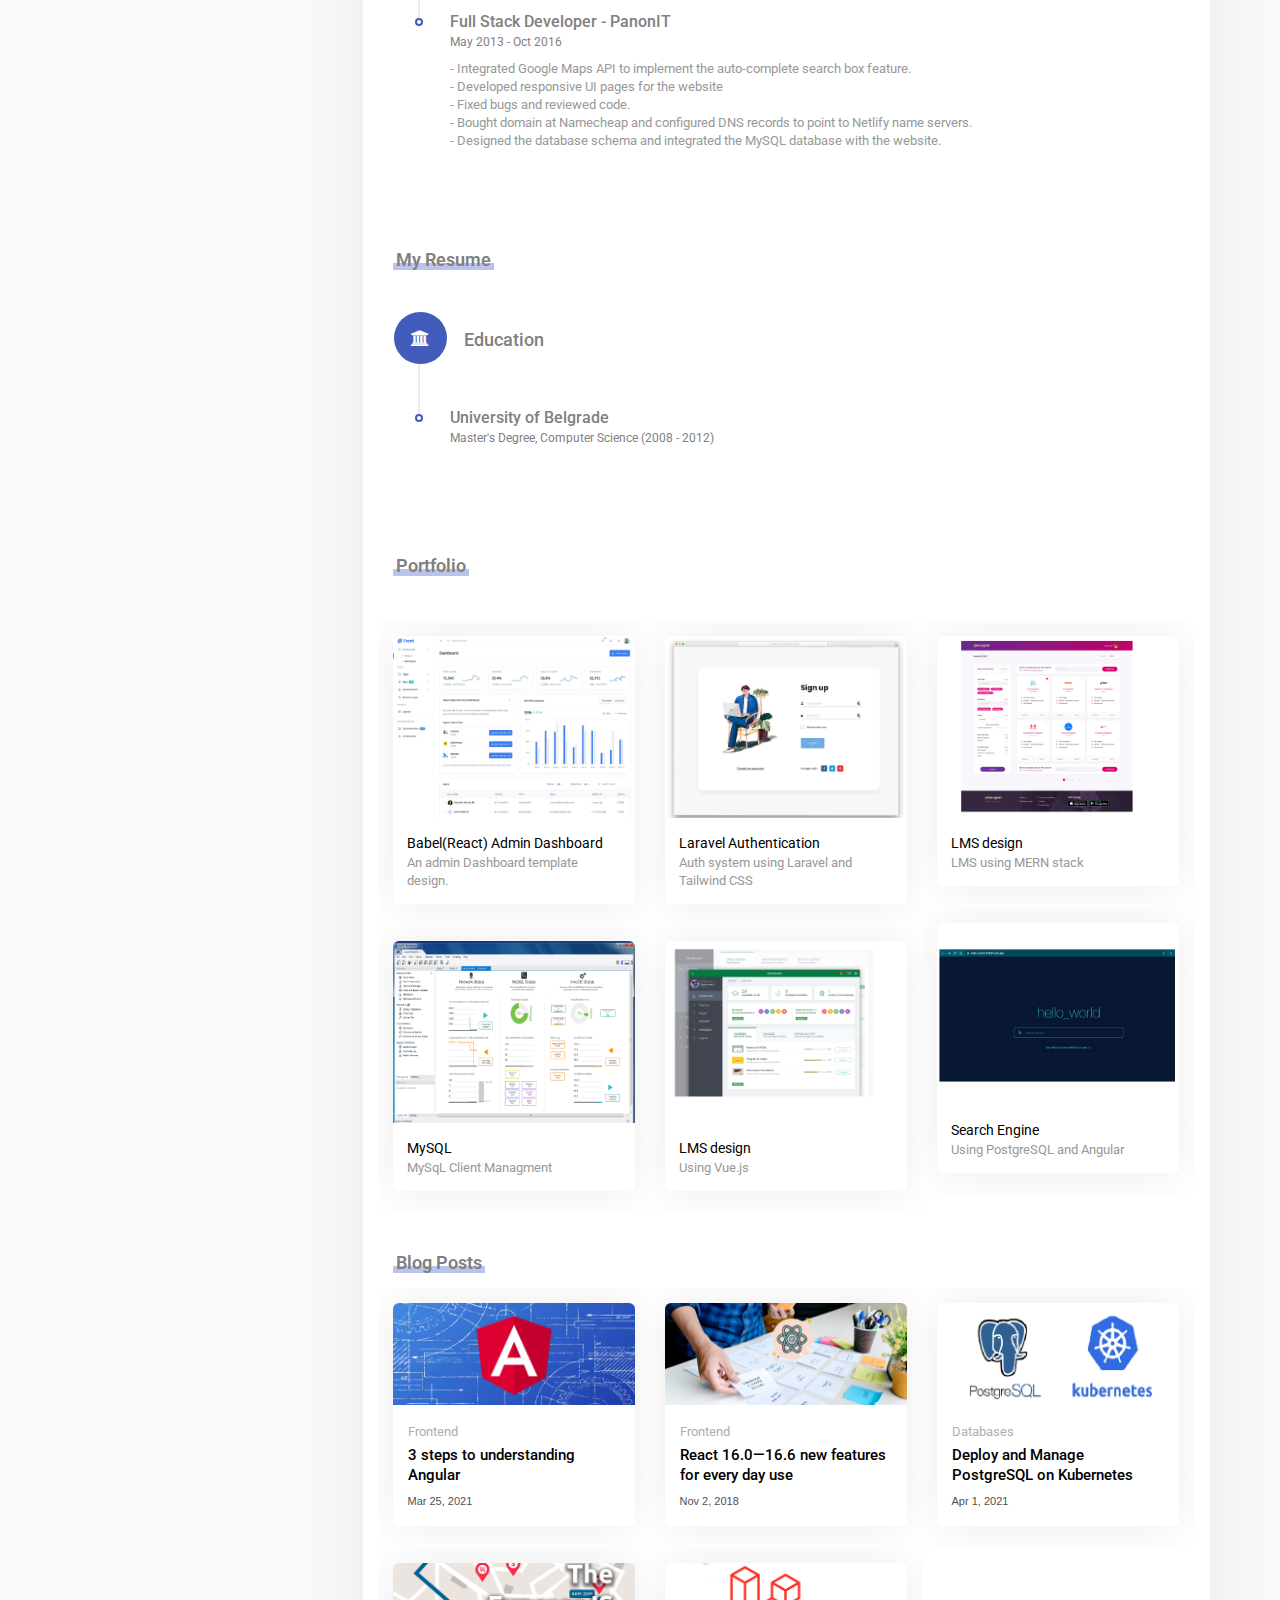
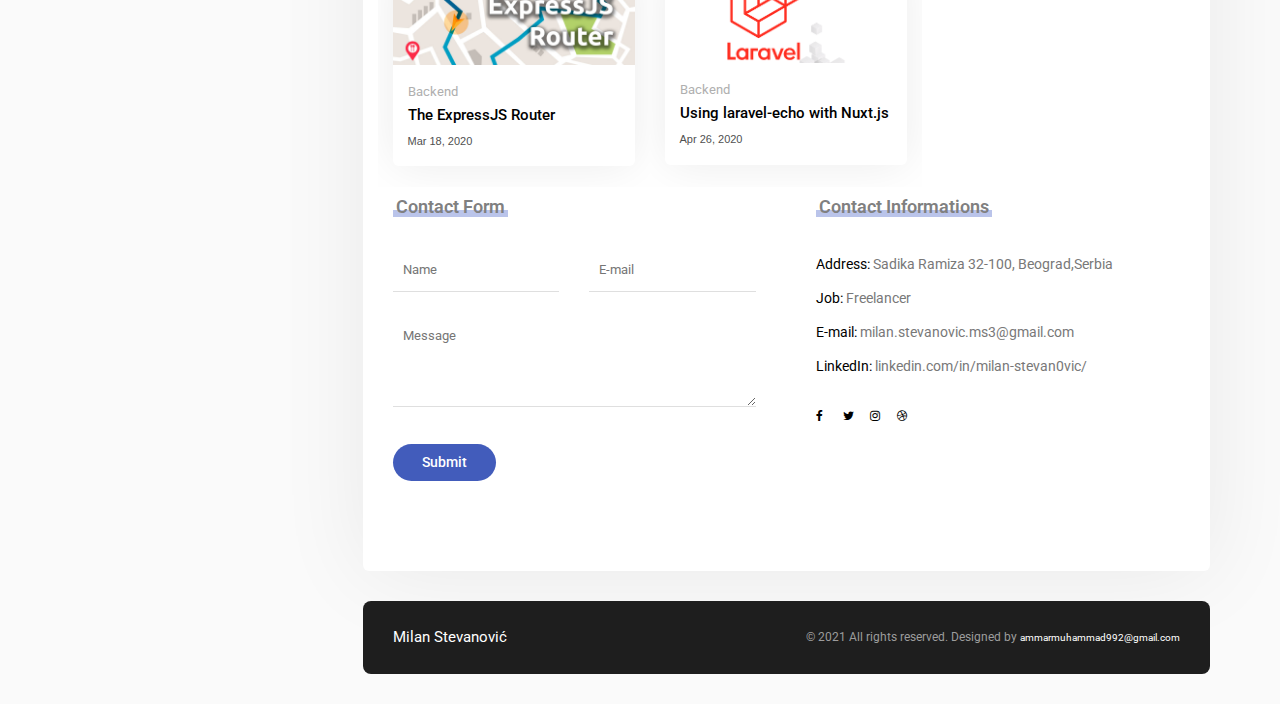
==== commit d852892b: "Revision" ====
--- a/index.html
+++ b/index.html
@@ -336,6 +336,7 @@
                 </section>
               </div>
             </div> -->
+            <div class="row">
             <section class="fxt-skill-section bg-color-5" id="section3">
               <div class="container">
                   <div class="fxt-heading-layout1">
@@ -490,7 +491,8 @@
                   </div>
               </div>
           </section>
-  
+          </div>
+          </div>
 
             <!-- Resume Page
             ================================================== -->
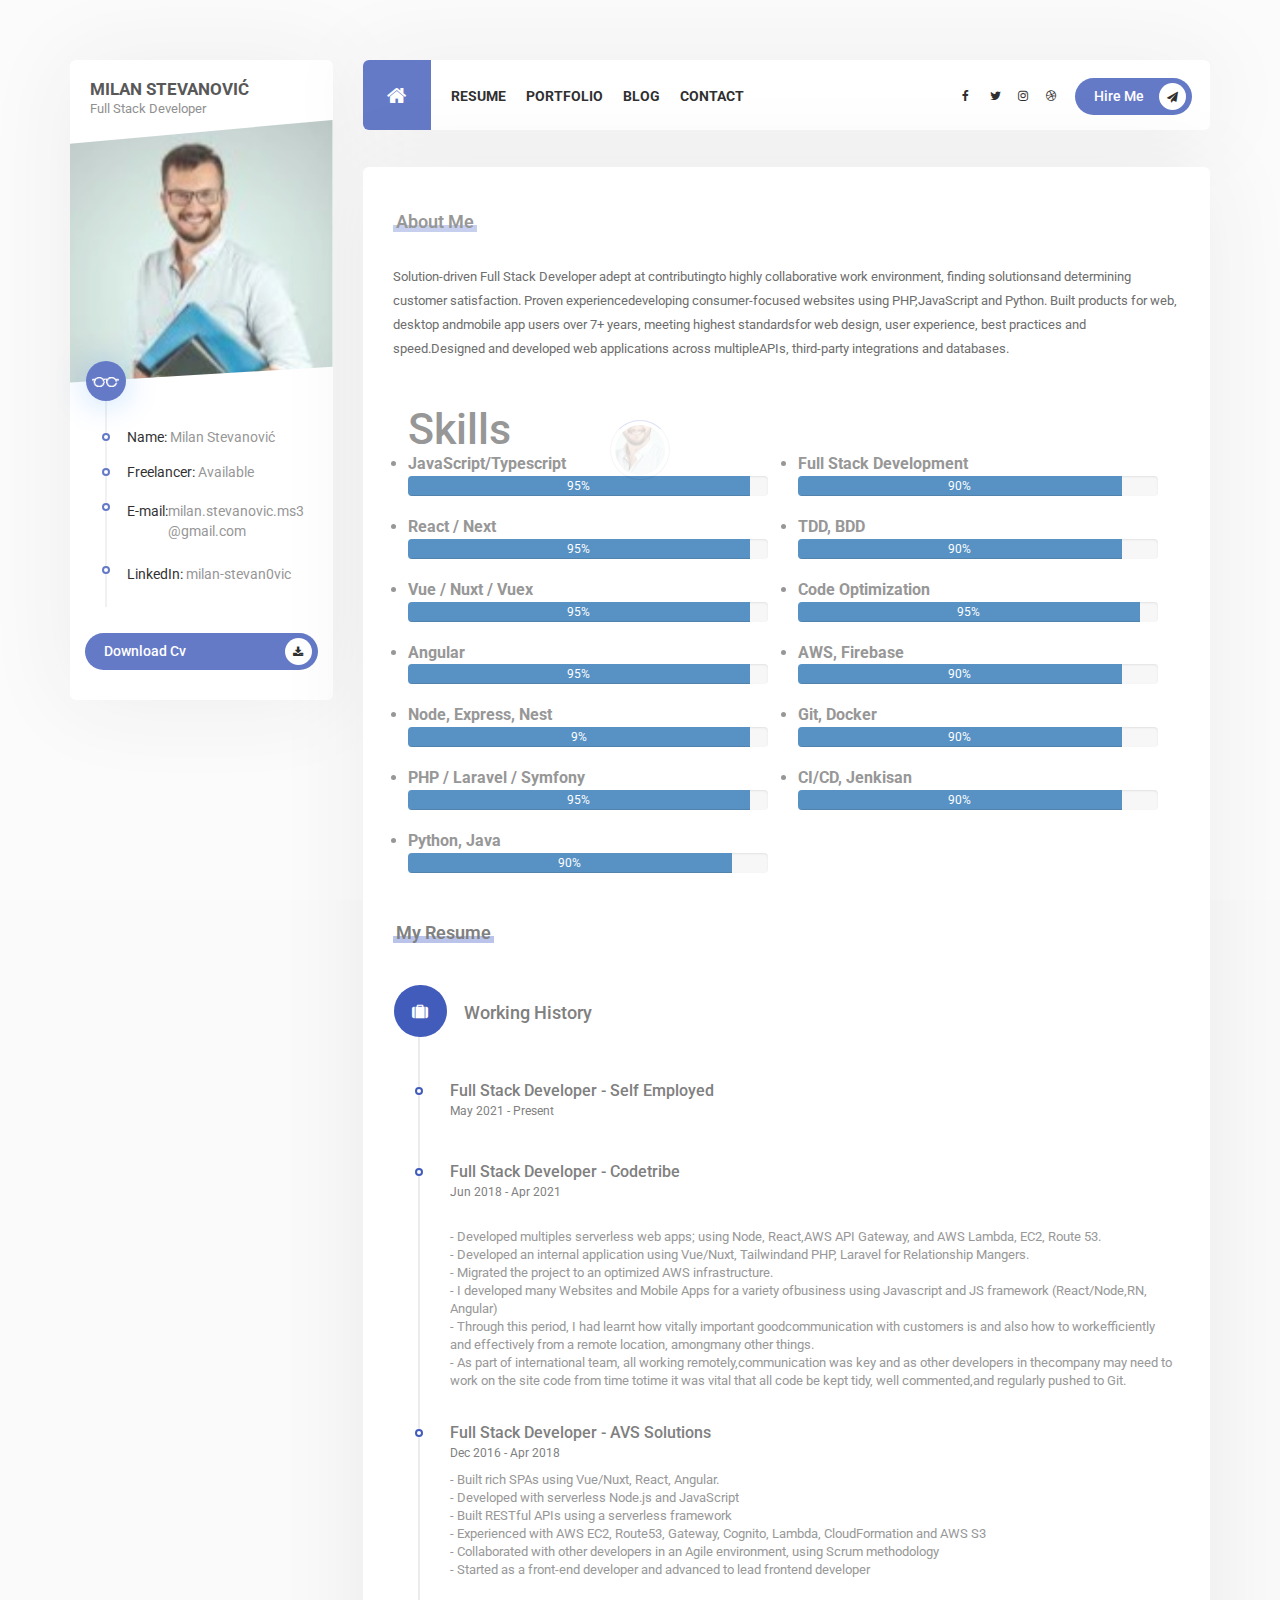
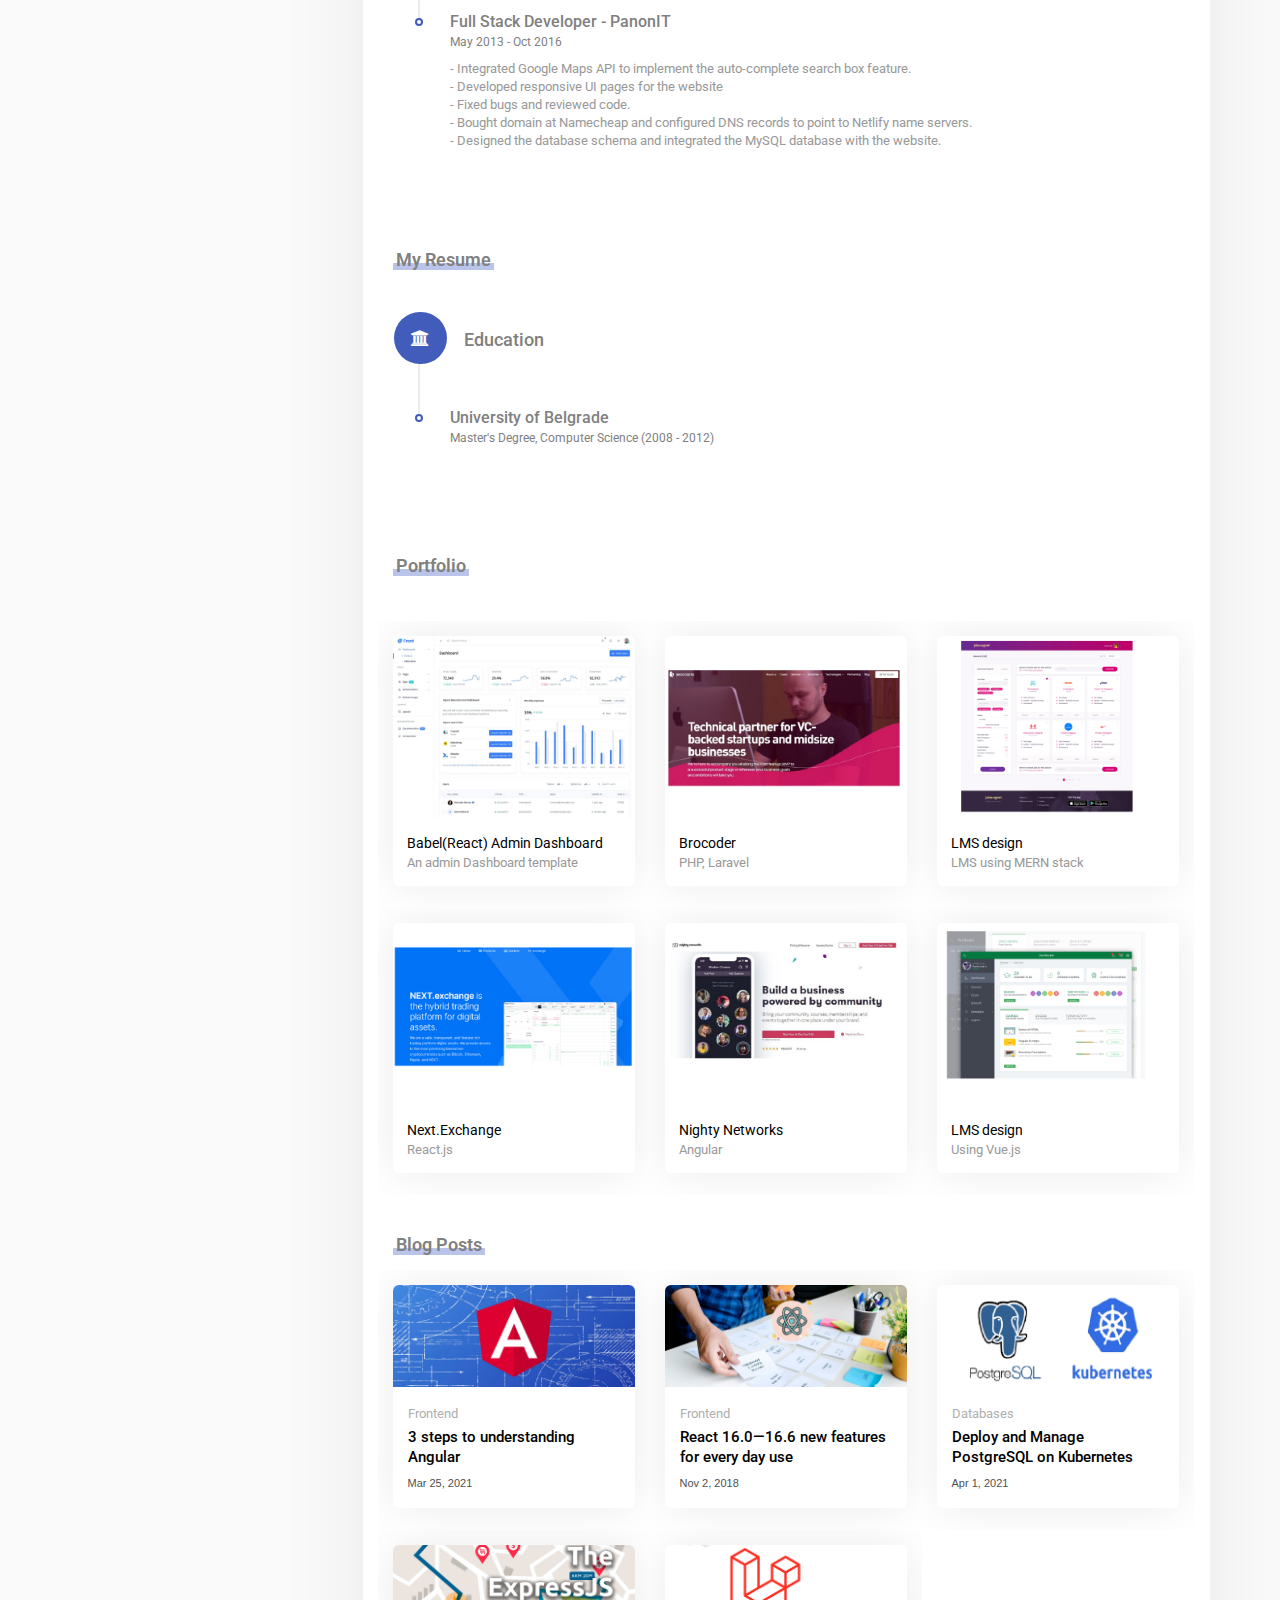
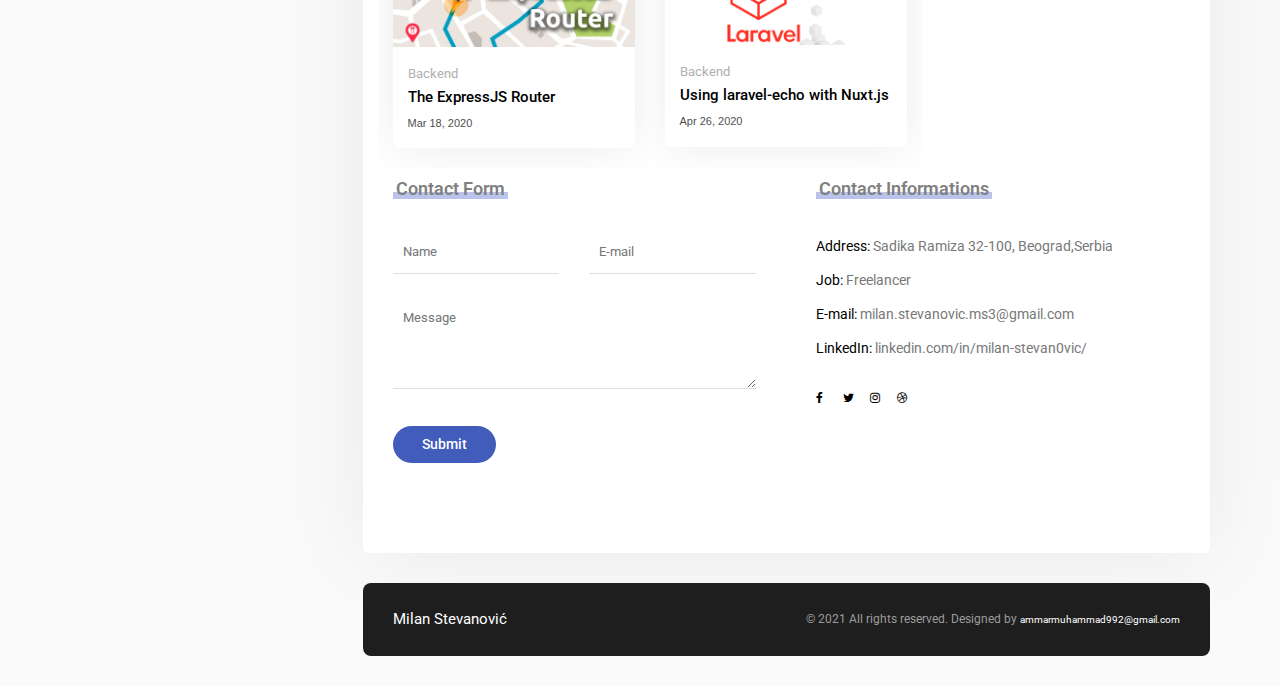
==== commit 42873a05: "Portfolio Changed" ====
--- a/index.html
+++ b/index.html
@@ -814,7 +814,7 @@
                         <img src="images/works/work-01.jpg" alt="" >
                         <figcaption>
                           <span class="title">Babel(React) Admin Dashboard</span><br/>
-                          <span class="info">An admin Dashboard template design.</span>
+                          <span class="info">An admin Dashboard template</span>
                         </figcaption>
                       </figure>
                     </a>
@@ -828,8 +828,8 @@
                         </div>
                         <img src="images/works/work-02.jpg" alt="" >
                         <figcaption>
-                          <span class="title">Laravel Authentication</span><br/>
-                          <span class="info">Auth system using Laravel and Tailwind CSS</span>
+                          <span class="title">Brocoder</span><br/>
+                          <span class="info">PHP, Laravel</span>
                         </figcaption>
                       </figure>
                     </a>
@@ -858,8 +858,8 @@
                         </div>
                         <img src="images/works/work-04.jpg" alt="">
                         <figcaption>
-                          <span class="title">Search Engine</span><br/>
-                          <span class="info">Using PostgreSQL and Angular </span>
+                          <span class="title">Next.Exchange</span><br/>
+                          <span class="info">React.js</span>
                         </figcaption>
                       </figure>
                     </a>
@@ -873,8 +873,8 @@
                         </div>
                         <img src="images/works/work-06.jpg" alt="">
                         <figcaption>
-                          <span class="title">MySQL</span><br/>
-                          <span class="info">MySqL Client Managment</span>
+                          <span class="title">Nighty Networks</span><br/>
+                          <span class="info">Angular</span>
                         </figcaption>
                       </figure>
                     </a>
